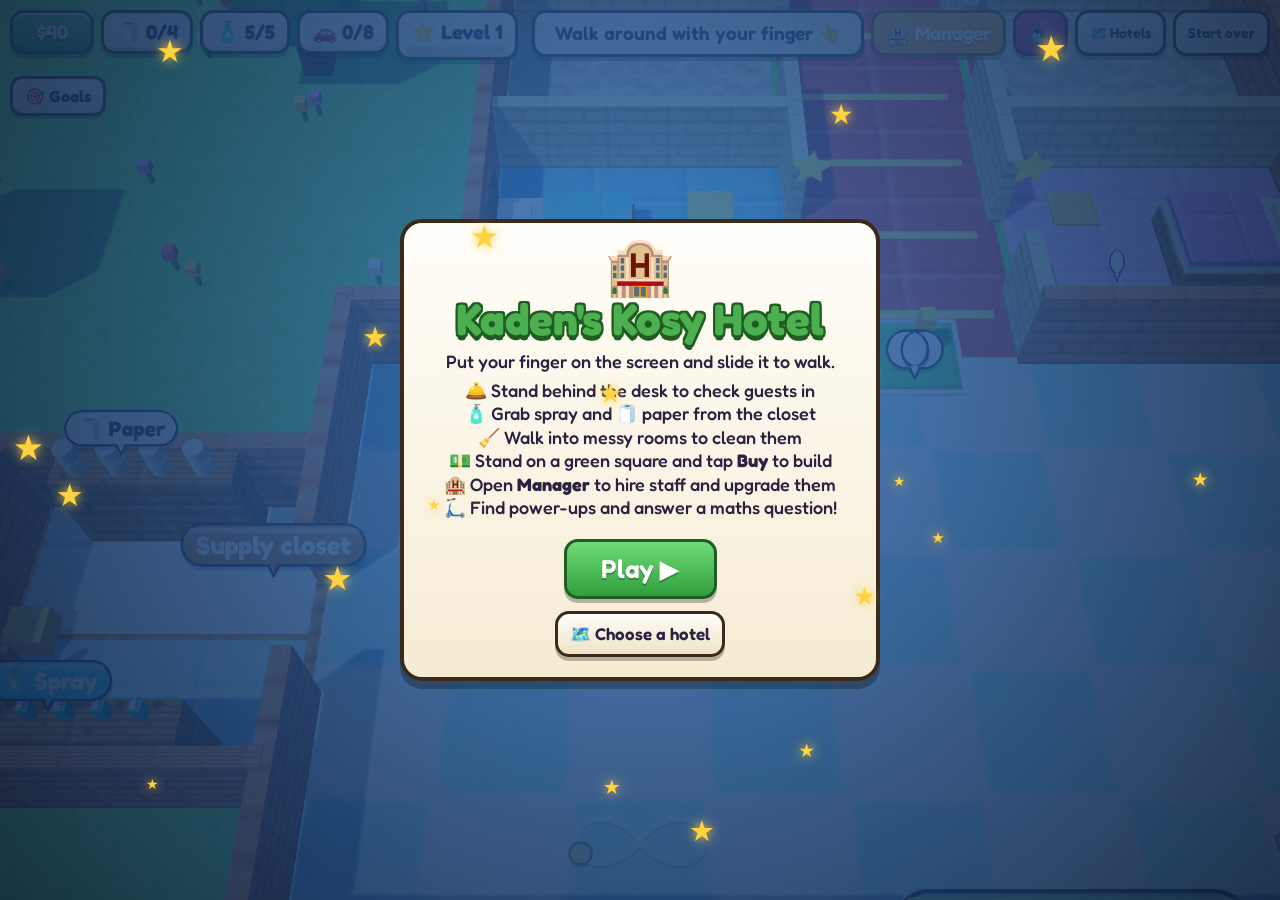
==== index.html @ a33afe25 "Add more hotels: Beach Hotel and Snow Lodge with hotel picker Each hotel has its own save, level and" ====
<!DOCTYPE html>
<html lang="en">
<head>
<meta charset="utf-8">
<meta name="viewport" content="width=device-width,initial-scale=1,maximum-scale=1,user-scalable=no">
<meta name="apple-mobile-web-app-capable" content="yes">
<meta name="mobile-web-app-capable" content="yes">
<meta name="apple-mobile-web-app-title" content="Kosy Hotel">
<meta name="apple-mobile-web-app-status-bar-style" content="black-translucent">
<link rel="apple-touch-icon" href="icon-180.png">
<link rel="icon" href="icon-180.png">
<link rel="manifest" href="manifest.json">
<title>Kaden's Kosy Hotel</title>
<link rel="preconnect" href="https://fonts.googleapis.com">
<link href="https://fonts.googleapis.com/css2?family=Fredoka:wght@500;600;700&display=swap" rel="stylesheet">
<style>
/* VOICE: bright blocky toy hotel for a small child
   IDEA: a voxel hotel - red-carpet corridor that splits into two wings, reception and a supply closet at the bottom
   PICTURE: the whole screen is the 3D hotel, HUD floats on top
   COLOUR/TYPE: grass green, wool colours, cash green; Fredoka for big readable labels
   LAYOUT: full-screen stage, pills top-left, hint top-centre, joystick where the finger lands, picture-maths card for power-ups */
:root{color-scheme:light}
*{box-sizing:border-box;min-width:0;-webkit-tap-highlight-color:transparent}
html,body{margin:0;height:100%;overflow:hidden;background:#87ceeb;font:600 17px/1.3 Fredoka,"Arial Rounded MT Bold",system-ui,sans-serif;color:#2b2140;
 user-select:none;-webkit-user-select:none;-webkit-touch-callout:none;overscroll-behavior:none}
#stage{position:fixed;inset:0;touch-action:none}
#stage canvas{display:block;width:100%;height:100%}
.hud{position:fixed;top:10px;left:10px;right:10px;display:flex;gap:7px;align-items:flex-start;pointer-events:none;flex-wrap:wrap}
.pill{background:linear-gradient(#fffef9,#f1e6cc);border-radius:14px;padding:6px 12px;font-size:20px;font-weight:700;box-shadow:inset 0 -4px 0 #0000001a,inset 0 2px 0 #fff,0 4px 0 #0005;white-space:nowrap;border:3px solid #3b2a1a}
#cash{background:linear-gradient(#6fdc78,#2f9e3c);color:#fff;border-color:#1f5e22;text-shadow:0 2px 0 #1f5e22;min-width:84px;text-align:center}
.bump{animation:bump .25s ease-out}
@keyframes bump{40%{transform:scale(1.18)}}
#lvl{position:relative;padding-bottom:12px}
#lvl i{position:absolute;left:8px;right:8px;bottom:4px;height:6px;border-radius:4px;background:#0002;overflow:hidden}
#lvl i b{display:block;height:100%;width:0;background:linear-gradient(90deg,#ffd23f,#ff9f1c);transition:width .4s}
#lvl em{display:inline-block;font-style:normal;animation:twinkle 2.4s ease-in-out infinite}
@keyframes twinkle{50%{transform:rotate(18deg) scale(1.15)}}
#boosts{display:flex;gap:6px}
#boosts span{background:linear-gradient(#ffe680,#ffc21a);border-color:#8a6a00;animation:pulse 1s ease-in-out infinite}
@keyframes pulse{50%{transform:scale(1.06)}}
#hint{flex:1 1 240px;text-align:center;background:linear-gradient(#fffef9f2,#f6edd8f2);border-radius:14px;padding:8px 14px;font-size:19px;font-weight:600;box-shadow:inset 0 2px 0 #fff,0 4px 0 #0005;max-width:520px;margin:0 auto;border:3px solid #3b2a1a}
#hint.new{animation:pop .35s cubic-bezier(.2,1.6,.4,1)}
@keyframes pop{from{transform:scale(.85);opacity:.4}}
.btn{touch-action:manipulation;pointer-events:auto;background:linear-gradient(#f2557f,#c9244f);color:#fff;text-shadow:0 2px 0 #0004;border:3px solid #7a1236;border-radius:14px;padding:6px 12px;font:inherit;font-size:20px;box-shadow:0 4px 0 #0004;min-height:46px;min-width:46px;cursor:pointer}
.btn:active{transform:translateY(3px);box-shadow:0 1px 0 #0004}
.btn.small{font-size:14px;background:linear-gradient(#fffef9,#efe3c6);color:#2b2140;border-color:#3b2a1a;text-shadow:none}
#inf{position:fixed;left:50%;bottom:calc(18px + env(safe-area-inset-bottom));width:170px;translate:-50% 0;pointer-events:none;opacity:.6;transition:opacity .4s;filter:drop-shadow(0 3px 0 #0004)}
#inf.off{opacity:0}
.fx{position:fixed;z-index:5;pointer-events:none;font-size:26px;color:#fff;text-shadow:0 2px 0 #0008;animation:up 1s ease-out forwards;translate:-50% -50%;white-space:nowrap}
.fx.big{font-size:46px;animation-duration:2s}
.modal{position:fixed;inset:0;display:grid;place-items:center;background:#0006;z-index:9}
[hidden]{display:none!important}
.card{position:relative;background:linear-gradient(#fffef9,#f6ecd4);border:4px solid #3b2a1a;border-radius:22px;padding:20px 22px;width:min(480px,calc(100vw - 32px));text-align:center;box-shadow:0 8px 0 #0004}
.card h1{margin:0 0 8px;font-size:44px;line-height:1.02;color:#4cb050;text-shadow:2px 0px 0 #1f5e22,-2px 0px 0 #1f5e22,0px 2px 0 #1f5e22,0px -2px 0 #1f5e22,2px 2px 0 #1f5e22,-2px -2px 0 #1f5e22,2px -2px 0 #1f5e22,-2px 2px 0 #1f5e22,0 5px 0 #1f5e22;text-wrap:balance}
.logo{font-size:56px;line-height:1;margin:-6px 0 4px;animation:pulse 2s ease-in-out infinite}
#start{background:radial-gradient(circle at 50% 40%,#2b6fc2cc,#0b1d3ae6)}
.tw{position:fixed;color:#ffd23f;pointer-events:none;animation:twinkle2 2s ease-in-out infinite;text-shadow:0 0 12px #ffd23f}
@keyframes twinkle2{50%{opacity:.2;transform:scale(.6) rotate(40deg)}}
.card h2{margin:0 0 6px;font-size:28px;line-height:1.1}
.card p{margin:6px 0;font-size:18px;font-weight:500}
.go{margin-top:14px;font-size:26px;padding:10px 34px;background:linear-gradient(#6fdc78,#2f9e3c);border-color:#1f5e22;animation:pulse 1.4s ease-in-out infinite}
#pics{font-size:clamp(26px,5.5vw,40px);line-height:1.25;margin:8px 0;letter-spacing:1px}#pics span{white-space:nowrap;display:inline-block}
#q{font-size:clamp(34px,8vw,48px);margin:4px 0 12px;line-height:1}
.ans{display:grid;grid-template-columns:repeat(3,minmax(0,1fr));gap:10px}
.ans button{font-size:40px;padding:12px 0;background:#5aa9e6;border-color:#1d5a8a}
.ans button.wrong{background:#bbb;border-color:#777;animation:shake .3s}
#mres{min-height:1.4em;font-size:22px}
@keyframes up{to{transform:translateY(-70px);opacity:0}}
#goals{position:fixed;left:10px;top:76px;width:min(280px,46vw);z-index:4;pointer-events:none}
#gh{pointer-events:auto;font:inherit;font-size:16px;font-weight:700;background:linear-gradient(#fffef9,#f1e6cc);border:3px solid #3b2a1a;border-radius:12px;padding:4px 12px;box-shadow:0 3px 0 #0004;color:#2b2140;min-height:40px;cursor:pointer}
#glist{display:grid;gap:6px;margin-top:6px}
.goal{pointer-events:auto;background:linear-gradient(#fffef9f2,#f6edd8f2);border:3px solid #3b2a1a;border-radius:14px;padding:6px 10px;box-shadow:0 3px 0 #0004;font-size:15px;font-weight:600;line-height:1.25}
.goal small{font-weight:600;opacity:.65;white-space:nowrap}
.goal .gb{height:8px;border-radius:5px;background:#0002;overflow:hidden;margin-top:5px}.goal .gb i{display:block;height:100%;background:linear-gradient(90deg,#6fdc78,#2f9e3c);transition:width .3s}
.goal.done{background:linear-gradient(#fff6c2,#ffd23f);cursor:pointer;animation:pulse 1s ease-in-out infinite}
.goal.done b{display:block;margin-top:3px;color:#1f5e22}
#goals.min #glist{display:none}
#fade{position:fixed;inset:0;background:#fff;opacity:0;pointer-events:none;z-index:7}
#fade.go{animation:flash .6s ease-out}
@keyframes flash{0%{opacity:0}30%{opacity:.9}100%{opacity:0}}
.mgr{position:relative;background:linear-gradient(#ffb84d,#ff8c1a);border-color:#8a4a00;font-size:19px}
.mgr i{position:absolute;top:-9px;right:-9px;width:26px;height:26px;border-radius:50%;background:#e2366b;color:#fff;border:3px solid #fff;font-style:normal;font-size:15px;line-height:20px;text-align:center;animation:pulse 1s infinite}
#buy{position:fixed;left:50%;bottom:calc(86px + env(safe-area-inset-bottom));translate:-50% 0;display:flex;align-items:center;gap:12px;background:linear-gradient(#fffef9,#f1e6cc);border:3px solid #3b2a1a;border-radius:18px;padding:10px 12px 10px 14px;box-shadow:0 6px 0 #0005;z-index:6;max-width:calc(100vw - 24px);animation:pop .3s cubic-bezier(.2,1.6,.4,1)}
#buy .bi{font-size:38px;line-height:1}
#buy b{display:block;font-size:20px;line-height:1.15}
#buy small{display:block;font-size:14px;font-weight:500;opacity:.8}
#bbtn{font-size:22px;padding:8px 18px;background:linear-gradient(#6fdc78,#2f9e3c);border-color:#1f5e22;white-space:nowrap}
#bbtn[disabled],.ups .btn[disabled]{background:#d6d6d6;border-color:#999;color:#666;text-shadow:none}
.wide{width:min(660px,calc(100vw - 20px));max-height:calc(100vh - 30px);display:flex;flex-direction:column;padding:14px}
.mt{display:flex;gap:8px;justify-content:center;flex-wrap:wrap}
.mt .btn{font-size:18px;background:linear-gradient(#fffef9,#efe3c6);color:#2b2140;border-color:#3b2a1a;text-shadow:none}
.mt .btn[aria-pressed=true]{background:linear-gradient(#ffb84d,#ff8c1a);color:#fff;border-color:#8a4a00;text-shadow:0 2px 0 #0004}
.mtop{display:flex;justify-content:space-between;align-items:center;margin:10px 2px 0}
.mtop h2{margin:0;font-size:24px}
.list{overflow:auto;display:grid;gap:8px;padding:4px 2px;margin:8px 0;text-align:left;-webkit-overflow-scrolling:touch;min-height:0}
.row{display:flex;align-items:center;gap:10px;background:#fff;border:3px solid #3b2a1a;border-radius:16px;padding:8px 10px;box-shadow:0 3px 0 #0002;flex-wrap:wrap}
.row.off{opacity:.6}
.av{width:48px;height:48px;border-radius:14px;display:grid;place-items:center;font-size:26px;flex:none;border:3px solid #3b2a1a}
.nm{flex:1 1 140px}.nm b{display:block;font-size:19px;line-height:1.1}.nm small{display:block;font-size:14px;font-weight:500;opacity:.7}
.ups{display:flex;gap:6px;flex-wrap:wrap;justify-content:flex-end}
.ups .btn{font-size:15px;padding:5px 10px;min-height:42px;background:linear-gradient(#6fdc78,#2f9e3c);border-color:#1f5e22}
.ups .max{font-size:15px;color:#2e8b3a;font-weight:700;padding:0 4px}
.lockt{font-size:15px;color:#8a6a00;font-weight:700}
.hcard{display:flex;align-items:center;gap:12px;border:3px solid #3b2a1a;border-radius:18px;padding:10px 12px;box-shadow:0 3px 0 #0002;flex-wrap:wrap;color:#2b2140}
.hcard .he{font-size:40px;width:60px;height:60px;border-radius:16px;display:grid;place-items:center;border:3px solid #3b2a1a;flex:none}
.hcard.lock{filter:grayscale(.7);opacity:.75}
.sect{font-size:16px;font-weight:700;color:#8a4a00;margin:6px 4px 0}
#lvup{position:fixed;inset:0;display:grid;place-items:center;pointer-events:none;z-index:8;overflow:hidden}
#lvup .rays{position:absolute;width:160vmax;height:160vmax;background:repeating-conic-gradient(#ffd23f40 0 9deg,transparent 9deg 18deg);animation:spin 8s linear infinite;-webkit-mask:radial-gradient(circle,#000 0,transparent 55%);mask:radial-gradient(circle,#000 0,transparent 55%)}
#lvup .lt{position:relative;text-align:center;animation:pop .6s cubic-bezier(.2,1.6,.4,1)}
#lvup b{display:block;font-size:clamp(54px,11vw,100px);line-height:1;color:#ffd23f;text-shadow:3px 0px 0 #3b2a1a,-3px 0px 0 #3b2a1a,0px 3px 0 #3b2a1a,0px -3px 0 #3b2a1a,3px 3px 0 #3b2a1a,-3px -3px 0 #3b2a1a,3px -3px 0 #3b2a1a,-3px 3px 0 #3b2a1a,0 8px 0 #3b2a1a}
#lvup small{display:block;margin-top:10px;font-size:clamp(20px,3.6vw,28px);color:#fff;text-shadow:2px 0px 0 #3b2a1a,-2px 0px 0 #3b2a1a,0px 2px 0 #3b2a1a,0px -2px 0 #3b2a1a,2px 2px 0 #3b2a1a,-2px -2px 0 #3b2a1a,2px -2px 0 #3b2a1a,-2px 2px 0 #3b2a1a,0 4px 0 #3b2a1a}
.conf{position:fixed;top:-50px;pointer-events:none;z-index:8;animation:fall 2.3s ease-in forwards;text-shadow:0 2px 0 #0005}
@keyframes fall{to{transform:translateY(115vh) rotate(720deg)}}
@keyframes spin{to{transform:rotate(360deg)}}
@keyframes shake{25%{transform:translateX(-6px)}75%{transform:translateX(6px)}}
@media(max-width:600px){#hint{font-size:16px;order:5;flex-basis:100%}.pill{font-size:16px;padding:5px 8px}}
@media(prefers-reduced-motion:reduce){.fx{animation:none;opacity:0}}
</style>
</head>
<body>
<div id="stage"></div>
<div class="hud">
 <span class="pill" id="cash">$0</span>
 <span class="pill" id="carry">🧻 0/4</span>
 <span class="pill" id="spray">🧴 5/5</span>
 <span class="pill" id="park">🚗 0/6</span>
 <span class="pill" id="lvl"><em>⭐</em> <span id="lvt">Level 1</span><i><b id="lvlbar"></b></i></span>
 <span id="boosts"></span>
 <div id="hint">Walk around with your finger 👆</div>
 <button class="btn mgr" id="mgr">🏨 Manager<i id="dot" hidden>!</i></button>
 <button class="btn" id="snd" aria-label="Sound on or off">🔊</button>
 <button class="btn small" id="maps">🗺️ Hotels</button>
 <button class="btn small" id="reset">Start over</button>
</div>
<div id="goals"><button id="gh">🎯 Goals</button><div id="glist"></div></div>
<div id="fade"></div>
<svg id="inf" viewBox="0 0 200 100" aria-hidden="true"><path id="infp" d="M100,50 C125,15 175,15 175,50 C175,85 125,85 100,50 C75,15 25,15 25,50 C25,85 75,85 100,50Z" fill="none" stroke="#fff" stroke-width="9" stroke-linecap="round"/>
 <circle r="13" fill="#ffd23f" stroke="#3b2a1a" stroke-width="3"><animateMotion dur="2.6s" repeatCount="indefinite"><mpath href="#infp"/></animateMotion></circle></svg>
<div id="lvup" hidden><div class="rays"></div><div class="lt"><b id="lvn">LEVEL 2!</b><small id="lvnew"></small></div></div>
<div class="modal" id="start"><div class="card">
 <div class="logo" id="hlogo">🏨</div>
 <h1 id="htitle">Kaden's Kosy Hotel</h1>
 <p>Put your finger on the screen and slide it to walk.</p>
 <p>🛎️ Stand behind the desk to check guests in<br>🧴 Grab spray and 🧻 paper from the closet<br>🧹 Walk into messy rooms to clean them<br>💵 Stand on a green square and tap <b>Buy</b> to build<br>🏨 Open <b>Manager</b> to hire staff and upgrade them<br>🛴 Find power-ups and answer a maths question!</p>
 <button class="btn go" id="go">Play ▶</button><br>
 <button class="btn small" id="maps0" style="margin-top:12px;font-size:17px">🗺️ Choose a hotel</button>
</div></div>
<div class="modal" id="menu" hidden><div class="card wide">
 <div class="mt" id="mtabs"><button class="btn" data-tab="staff" aria-pressed="true">👥 Staff</button><button class="btn" data-tab="hotel" aria-pressed="false">⭐ Hotel upgrades</button></div>
 <div class="mtop"><h2 id="mtitle">Your team</h2><span class="pill" id="mcash" style="background:linear-gradient(#6fdc78,#2f9e3c);color:#fff;border-color:#1f5e22">$0</span></div>
 <div class="list" id="mlist"></div>
 <button class="btn small" id="mclose">Back to the hotel ▶</button>
</div></div>
<div id="buy" hidden><div class="bi" id="bicon">🛏️</div><div><b id="bname">New bedroom</b><small id="bsub">Tap to build</small></div><button class="btn" id="bbtn">$56</button></div>
<div class="modal" id="hotels" hidden><div class="card wide">
 <div class="mtop" style="margin-top:0"><h2>🗺️ Your hotels</h2></div>
 <p style="margin:4px 0 0;font-size:16px">Each hotel has its own money and level. Get a hotel to <b>Level 8</b> to open the next one!</p>
 <div class="list" id="hlist"></div>
 <button class="btn small" id="hclose">Back ▶</button>
</div></div>
<div class="modal" id="pu" hidden><div class="card">
 <h2 id="putitle">🛴 Scooter!</h2>
 <div id="pics"></div><div id="q"></div>
 <div class="ans" id="ans"></div>
 <p id="mres"></p>
 <button class="btn small" id="puclose">Not now</button>
</div></div>
<script src="three.min.js"></script>
<script>
{
const $=id=>document.getElementById(id);
/* ---------- hotels: each one has its own save, look and money multiplier ---------- */
const LVL_T=[0,3,8,15,24,35,50,70,95,125,160,200,250,310,380,460,550,650,760,880];
const HOTELS=[
 {id:'kosy',key:'kadenHotel2',name:"Kaden's Kosy Hotel",emoji:'🏨',mult:1,sign:'#4cb050',sky:'#8fd3f7',ground:'#5dbb46',far:'#58a845',brick:'#d97a4a',check:'#8fd3f4',carpet:'#c8323a',fog:[48,95],blurb:'The first hotel'},
 {id:'beach',key:'kadenHotel2_beach',name:"Kaden's Beach Hotel",emoji:'🏖️',mult:1.6,need:'kosy',sign:'#14a3a3',sky:'#7fd6ff',ground:'#f2d38b',far:'#3fb5e8',brick:'#f2c78f',check:'#7fe0d6',carpet:'#14a3a3',fog:[50,100],blurb:'Sand, sea and palm trees'},
 {id:'snow',key:'kadenHotel2_snow',name:"Kaden's Snow Lodge",emoji:'🏔️',mult:2.4,need:'beach',sign:'#3a6ea5',sky:'#cfe6f5',ground:'#eef6fb',far:'#e8f2f8',brick:'#8b5a2b',check:'#ffcfa1',carpet:'#b3263a',fog:[36,80],blurb:'Snowmen, pine trees and falling snow',logs:1}];
const UNLOCK_LV=8;
const lvOfSave=k=>{try{const s=JSON.parse(localStorage.getItem(k)||'null');return s?LVL_T.filter(t=>(s.served||0)>=t).length:0}catch(e){return 0}};
const unlocked=h=>!h.need||lvOfSave(HOTELS.find(x=>x.id===h.need).key)>=UNLOCK_LV;
let TH=HOTELS[0];try{const a=HOTELS.find(h=>h.id===localStorage.getItem('kadenActive'));if(a&&unlocked(a))TH=a}catch(e){}
const KEY=TH.key;
document.title=TH.name;
/* build order: the main corridor first, then the wings of the T. Each plot already knows what it will be. */
const ORDER=[['m',-1,0,'room'],['m',1,0,'room'],['m',-1,1,'room'],['m',1,1,'loo'],['m',-1,2,'room'],['m',1,2,'snack'],['m',-1,3,'room'],['m',1,3,'room'],
 ['n',0,'room'],['n',-5,'room'],['n',5,'loo'],['s',-10.5,'room'],['s',10.5,'snack'],['n',-10,'room'],['n',10,'room'],['s',-15.5,'loo'],['s',15.5,'room'],['n',-15,'room'],['n',15,'snack'],
 ['n',-20,'room'],['n',20,'room'],['s',-20.5,'room'],['s',20.5,'snack'],['n',-25,'loo'],['n',25,'room'],['s',-25.5,'room'],['s',25.5,'room'],
 // floor 2: one long hallway, rooms along the top, big family suites along the bottom
 ['f2n',-2.5,'room'],['f2n',2.5,'room'],['f2s',7.25,'suite'],['f2n',-7.5,'room'],['f2n',7.5,'loo'],['f2s',-7.25,'suite'],
 ['f2n',-12.5,'room'],['f2n',12.5,'snack'],['f2s',15.75,'suite'],['f2n',-17.5,'room'],['f2n',17.5,'room'],['f2s',-15.75,'suite']];
const OX=150;// floor 2 is built off to the side and reached by the lift
const NP=ORDER.length,PLV=[1,1,1,1,2,2,3,3,4,4,5,5,6,6,7,7,8,8,9,10,10,11,11,12,12,13,13, 7,7,7,8,8,9,9,10,11,12,13,14];
const DEF={park:0,floors:1,stats:{},goals:[],coins:40,pile:0,built:[1,1],sp:{},rt:{},tp:{},stalls:[1,0,0],staff:{},rest:0,tables:2,food:0,fountain:0,snackUp:0,goldLoo:0,shoes:0,bag:0,beds:0,served:0,paid:{},mute:false};
let G=JSON.parse(JSON.stringify(DEF));
try{const s=JSON.parse(localStorage.getItem(KEY)||'null');if(s&&s.built)G=Object.assign(G,s)}catch(e){}
// older saves had one Shauna and one Jay
if(G.shauna&&!G.maids)G.maids=1;if(G.jay&&!G.jans)G.jans=1;delete G.shauna;delete G.jay;if(!G.staff)G.staff={};
const save=()=>{try{localStorage.setItem(KEY,JSON.stringify(G))}catch(e){}};
const LEVELS=LVL_T;
const level=()=>LEVELS.filter(t=>G.served>=t).length;
const boost={speed:0,cash:0,magnet:0};
function pick(a){return a[Math.random()*a.length|0]}

/* ---------- sound ---------- */
let ac=null;
function tone(f,d=.12,type='sine',when=0,vol=.14){if(G.mute)return;try{ac=ac||new (window.AudioContext||window.webkitAudioContext)();
 const o=ac.createOscillator(),g=ac.createGain(),t=ac.currentTime+when;o.type=type;o.frequency.setValueAtTime(f,t);
 g.gain.setValueAtTime(vol,t);g.gain.exponentialRampToValueAtTime(.001,t+d);o.connect(g).connect(ac.destination);o.start(t);o.stop(t+d)}catch(e){}}
const sfx={cash:()=>tone(1200+Math.random()*300,.05,'square',0,.04),ding:()=>{tone(1175,.3);tone(1568,.3,'sine',.1)},
 pop:()=>tone(700,.07,'triangle'),clean:()=>{tone(784,.1);tone(1047,.1,'sine',.08);tone(1319,.18,'sine',.16)},
 sad:()=>{tone(330,.15,'triangle');tone(247,.25,'triangle',.12)},build:()=>{[523,659,784,1047].forEach((f,i)=>tone(f,.18,'triangle',i*.09))},
 level:()=>{[523,659,784,1047,1319,1568].forEach((f,i)=>tone(f,.2,'square',i*.08,.07))},no:()=>tone(180,.15,'sawtooth',0,.08),
 pu:()=>{[880,1109,1319,1760].forEach((f,i)=>tone(f,.1,'square',i*.05,.06))}};

/* ---------- pixel textures ---------- */
function shade(hex,a){const n=parseInt(hex.slice(1),16);const f=v=>Math.max(0,Math.min(255,Math.round(v+a*255)));
 return `rgb(${f(n>>16)},${f(n>>8&255)},${f(n&255)})`}
function pix(base,vary,draw,w=16,h=16,edge){const c=document.createElement('canvas');c.width=w;c.height=h;const x=c.getContext('2d');
 for(let i=0;i<w;i++)for(let j=0;j<h;j++){x.fillStyle=shade(base,(Math.random()-.5)*vary*.6);x.fillRect(i,j,1,1)}
 if(draw)draw(x);
 if(edge){x.fillStyle='rgba(255,255,255,.16)';x.fillRect(0,0,w,1);x.fillRect(0,0,1,h);x.fillStyle='rgba(0,0,0,.14)';x.fillRect(0,h-1,w,1);x.fillRect(w-1,0,1,h)}
 const t=new THREE.CanvasTexture(c);t.magFilter=THREE.NearestFilter;t.minFilter=THREE.NearestMipmapLinearFilter;t.anisotropy=ANISO;t.wrapS=t.wrapT=THREE.RepeatWrapping;return t}
const planks=c=>x=>{x.fillStyle=c;for(let y=3;y<16;y+=4)x.fillRect(0,y,16,1);[[4,0],[11,4],[2,8],[9,12]].forEach(([a,b])=>x.fillRect(a,b,1,3))};
const bricks=c=>x=>{x.fillStyle=c;for(let y=3;y<16;y+=4){x.fillRect(0,y,16,1);const o=(y/4|0)%2?0:8;x.fillRect(o,y-3,1,3)}};
const tiles=c=>x=>{x.fillStyle=c;x.fillRect(0,7,16,1);x.fillRect(7,0,1,16);x.fillRect(0,15,16,1);x.fillRect(15,0,1,16)};
const BASE={};
function tex(key){if(BASE[key])return BASE[key];let t;
 if(key==='grass')t=pix(TH.ground,TH.id==='kosy'?.14:.07);
 else if(key==='checker')t=pix('#f4f1e8',.05,x=>{for(let i=0;i<16;i++)for(let j=0;j<16;j++)if(((i>>3)+(j>>3))%2){x.fillStyle=shade(TH.check,(Math.random()-.5)*.06);x.fillRect(i,j,1,1)}});
 else if(key==='gravel')t=pix('#a89f91',.25);
 else if(key.startsWith('plank:')){const c=key.slice(6);t=pix(c,.08,planks(shade(c,-.14)),16,16,1)}
 else if(key.startsWith('brick:')){const c=key.slice(6);t=pix(c,.08,bricks(shade(c,-.16)),16,16,1)}
 else if(key.startsWith('tile:')){const c=key.slice(5);t=pix(c,.05,tiles(shade(c,-.12)),16,16,1)}
 else if(key.startsWith('wool:'))t=pix(key.slice(5),.09,null,16,16,1);
 else if(key==='bill')t=pix('#4cb050',.06,x=>{x.fillStyle='#1f6e2a';x.fillRect(0,0,32,1);x.fillRect(0,15,32,1);x.fillRect(0,0,1,16);x.fillRect(31,0,1,16);
  x.fillStyle='#a5e3a0';x.fillRect(12,4,8,8);x.fillStyle='#1f6e2a';x.font='bold 9px sans-serif';x.textAlign='center';x.fillText('$',16,11);
  x.fillStyle='#2e8b3a';x.fillRect(3,6,4,4);x.fillRect(25,6,4,4)},32,16);
 return BASE[key]=t}
const TM={};
function tm(key,rx=1,ry=1){const k=key+'|'+rx.toFixed(1)+'|'+ry.toFixed(1);if(TM[k])return TM[k];
 const t=tex(key).clone();t.needsUpdate=true;t.repeat.set(rx,ry);return TM[k]=new THREE.MeshLambertMaterial({map:t})}
const MC={};const mat=c=>typeof c!=='string'?c:(MC[c]||(MC[c]=new THREE.MeshLambertMaterial({color:c})));

/* ---------- three setup ---------- */
const renderer=new THREE.WebGLRenderer({antialias:true,powerPreference:'high-performance'});
renderer.setPixelRatio(Math.min(devicePixelRatio,1.5));
renderer.shadowMap.enabled=true;renderer.shadowMap.type=THREE.PCFSoftShadowMap;
const ANISO=Math.min(8,renderer.capabilities.getMaxAnisotropy());
$('stage').appendChild(renderer.domElement);
const scene=new THREE.Scene();scene.background=new THREE.Color(TH.sky);scene.fog=new THREE.Fog(TH.sky,TH.fog[0],TH.fog[1]);
const cam=new THREE.PerspectiveCamera(42,1,.1,200);
scene.add(new THREE.HemisphereLight(0xe8f6ff,0x8f7d62,.78));
const sun=new THREE.DirectionalLight(0xfff1d6,.78);sun.castShadow=true;sun.shadow.bias=-.0006;sun.shadow.normalBias=.02;
sun.shadow.mapSize.set(2048,2048);Object.assign(sun.shadow.camera,{left:-22,right:22,top:22,bottom:-22,far:90});scene.add(sun);scene.add(sun.target);
function add(m,p,x,y,z){m.position.set(x,y,z);m.castShadow=m.receiveShadow=true;(p||scene).add(m);return m}
const GC={};const geo=(w,h,d)=>{const k=w+','+h+','+d;return GC[k]||(GC[k]=new THREE.BoxGeometry(w,h,d))};// shared shapes: no leaks as guests come and go
const box=(w,h,d,c,x,y,z,p)=>add(new THREE.Mesh(geo(w,h,d),mat(c)),p,x,y,z);
const cylm=(r,h,c,x,y,z,p)=>add(new THREE.Mesh(new THREE.CylinderGeometry(r,r,h,12),mat(c)),p,x,y,z);
function plane(w,d,m,x,z,y=.01){const p=new THREE.Mesh(new THREE.PlaneGeometry(w,d),mat(m));p.rotation.x=-Math.PI/2;p.position.set(x,y,z);p.receiveShadow=true;scene.add(p);return p}

/* ---------- labels ---------- */
function rr(x,X,Y,w,h,r){x.beginPath();x.moveTo(X+r,Y);x.arcTo(X+w,Y,X+w,Y+h,r);x.arcTo(X+w,Y+h,X,Y+h,r);x.arcTo(X,Y+h,X,Y,r);x.arcTo(X,Y,X+w,Y,r);x.closePath()}
const LIGHT=['#fffaf0','#ffd23f','#dddddd'];
const LABELS=new Set();
function killLabel(s){scene.remove(s);LABELS.delete(s);s.material.map.dispose();s.material.dispose()}
function label(text,bg='#fffaf0',scale=1.3){const c=document.createElement('canvas');c.width=512;c.height=200;const t=new THREE.CanvasTexture(c);t.minFilter=THREE.LinearFilter;
 const s=new THREE.Sprite(new THREE.SpriteMaterial({map:t,depthTest:false,transparent:true,fog:false}));const h=scale*1.3;s.scale.set(h*2.56,h,1);s.renderOrder=10;
 s.userData={c,t,txt:null,bg};setLabel(s,text);scene.add(s);LABELS.add(s);return s}
// a rounded speech bubble with a dark outline, soft shadow, top shine and a little pointer
function setLabel(s,text,bg){const u=s.userData;bg=bg||u.bg;if(u.txt===text&&u.cur===bg)return;u.txt=text;u.cur=bg;
 const x=u.c.getContext('2d'),dark='#2b2140';x.clearRect(0,0,512,200);x.font='700 60px Fredoka, system-ui, sans-serif';
 const tw=Math.min(420,x.measureText(text).width),w=tw+72,h=102,X=256-w/2,Y=28;
 x.fillStyle='rgba(0,0,0,.22)';rr(x,X+2,Y+9,w,h,h/2);x.fill();
 x.fillStyle=dark;x.beginPath();x.moveTo(238,Y+h-6);x.lineTo(274,Y+h-6);x.lineTo(256,Y+h+28);x.closePath();x.fill();rr(x,X,Y,w,h,h/2);x.fill();
 const g=x.createLinearGradient(0,Y,0,Y+h);g.addColorStop(0,shade(bg,.1));g.addColorStop(1,bg);x.fillStyle=g;rr(x,X+6,Y+6,w-12,h-12,(h-12)/2);x.fill();
 x.fillStyle=bg;x.beginPath();x.moveTo(245,Y+h-9);x.lineTo(267,Y+h-9);x.lineTo(256,Y+h+16);x.closePath();x.fill();
 x.fillStyle='rgba(255,255,255,.42)';rr(x,X+18,Y+11,w-36,13,6.5);x.fill();
 x.fillStyle=LIGHT.includes(bg)?dark:'#fff';x.textAlign='center';x.textBaseline='middle';x.fillText(text,256,Y+h/2+4,420);u.t.needsUpdate=true}
const ringC=document.createElement('canvas');ringC.width=ringC.height=128;const ringT=new THREE.CanvasTexture(ringC);
const ring=new THREE.Sprite(new THREE.SpriteMaterial({map:ringT,depthTest:false,transparent:true}));ring.scale.set(1.3,1.3,1);ring.renderOrder=11;scene.add(ring);
function setRing(p){const x=ringC.getContext('2d');x.clearRect(0,0,128,128);x.lineWidth=18;x.strokeStyle='#ffffffcc';x.beginPath();x.arc(64,64,48,0,7);x.stroke();
 x.strokeStyle='#4cb050';x.beginPath();x.arc(64,64,48,-Math.PI/2,-Math.PI/2+p*Math.PI*2);x.stroke();ringT.needsUpdate=true}

/* ---------- sparkle stars (bursts on every good moment) ---------- */
const starC=document.createElement('canvas');starC.width=starC.height=64;
{const x=starC.getContext('2d');x.translate(32,33);x.beginPath();for(let k=0;k<10;k++){const r=k%2?12:28,a=-Math.PI/2+k*Math.PI/5;x.lineTo(Math.cos(a)*r,Math.sin(a)*r)}x.closePath();
 const g=x.createRadialGradient(-3,-6,2,0,0,30);g.addColorStop(0,'#fffbe0');g.addColorStop(.5,'#ffd23f');g.addColorStop(1,'#ff9f1c');x.fillStyle=g;x.fill();x.lineJoin='round';x.lineWidth=4;x.strokeStyle='#8a5a00';x.stroke()}
const starT=new THREE.CanvasTexture(starC);
const SPARK=Array.from({length:80},()=>{const s=new THREE.Sprite(new THREE.SpriteMaterial({map:starT,transparent:true,depthWrite:false,fog:false}));s.visible=false;s.renderOrder=12;scene.add(s);return{s,life:0,max:1,sz:.5,v:new THREE.Vector3()}});
let sparkI=0;
function stars(x,y,z,n=10,pow=3){for(let k=0;k<n;k++){const p=SPARK[sparkI++%SPARK.length],a=Math.random()*Math.PI*2,sp=pow*(.4+Math.random()*.8);
 p.s.position.set(x,y,z);p.v.set(Math.cos(a)*sp*.7,pow*(.9+Math.random()*.9),Math.sin(a)*sp*.7);p.life=1;p.max=.7+Math.random()*.6;p.sz=.3+Math.random()*.35;p.s.visible=true}}
function stepStars(dt){for(const p of SPARK){if(!p.s.visible)continue;p.life-=dt/p.max;if(p.life<=0){p.s.visible=false;continue}
 p.v.y-=7*dt;p.s.position.addScaledVector(p.v,dt);const k=p.sz*(p.life>.85?(1-p.life)/.15:1);p.s.scale.set(k,k,1);p.s.material.opacity=Math.min(1,p.life*2.5);p.s.material.rotation+=dt*5}}
const starShape=new THREE.Shape();for(let k=0;k<10;k++){const r=k%2?.1:.24,a=Math.PI/2+k*Math.PI/5,X=Math.cos(a)*r,Y=Math.sin(a)*r;k?starShape.lineTo(X,Y):starShape.moveTo(X,Y)}
const star3G=new THREE.ExtrudeGeometry(starShape,{depth:.06,bevelEnabled:true,bevelThickness:.025,bevelSize:.025,bevelSegments:1});star3G.center();
const star3M=new THREE.MeshLambertMaterial({color:'#ffd23f',emissive:'#8a5a00'});

/* ---------- world ----------
   lobby x -10..14, z 0..10 · closet x -15..-10, z 3..8
   main corridor x -2..2, z -20..0 · cross corridor x -18..18, z -24..-20 (the T) */
const C=[];
const LINES=[];
function wall(x1,z1,x2,z2,key='plank:#e8d9a8',h=1.6){const horiz=x2-x1>=z2-z1,c=horiz?(z1+z2)/2:(x1+x2)/2;
 let segs=[[horiz?x1:z1,horiz?x2:z2]];
 for(const L of LINES)if(L.horiz===horiz&&Math.abs(L.c-c)<.2)segs=segs.flatMap(([a,b])=>{if(L.b<=a||L.a>=b)return[[a,b]];const o=[];if(L.a>a)o.push([a,L.a]);if(L.b<b)o.push([L.b,b]);return o});
 LINES.push({horiz,c,a:horiz?x1:z1,b:horiz?x2:z2});
 h+=(LINES.length%5)*.006;// tiny height differences so corner tops never flicker
 segs.filter(([a,b])=>b-a>.05).forEach(([a,b])=>{const len=b-a,cx=horiz?(a+b)/2:c,cz=horiz?c:(a+b)/2,w=horiz?len:.3,d=horiz?.3:len;
  box(w,h,d,tm(key,len/1.2,h/1.2),cx,h/2,cz);C.push({x1:cx-w/2,x2:cx+w/2,z1:cz-d/2,z2:cz+d/2,on:true})})}
plane(220,220,tm('grass',110,110),0,-12,-.02);
plane(4,10,tm('gravel',2,5),0,15,-.01);
plane(24,10,tm('checker',6,2.5),2,5);
plane(4,20,tm('wool:'+TH.carpet,2,10),0,-10,.015);
plane(56,4,tm('wool:'+TH.carpet,28,2),0,-22,.014);
for(let z=-19;z<0;z+=2)plane(3.2,.2,tm('wool:#f2c14e'),0,z,.02);
for(let x=-27;x<=27;x+=2)if(Math.abs(x)>2)plane(.2,3.2,tm('wool:#f2c14e'),x,-22,.02);
plane(6,8,tm('tile:#bfeaea',4,5),17,5,.016);
plane(5,5,tm('plank:#b8763a',3,3),-12.5,5.5,.016);
function tree(x,z){
 if(TH.id==='beach'){[0,1,2,3].forEach(k=>box(.45,.9,.45,tm('plank:#a8743f',.4,.8),x+k*.12,.45+k*.9,z));const tx=x+.4,ty=3.8;
  [[1.6,.18,.6],[.6,.18,1.6]].forEach(([w,h,d])=>{box(w*1.6,h,d,tm('wool:#3fae5a'),tx,ty,z);box(d,h,w*1.6,tm('wool:#3fae5a'),tx,ty,z)});box(.35,.35,.35,'#7a5230',tx+.2,ty-.3,z+.1);return}
 if(TH.id==='snow'){box(.5,1,.5,tm('plank:#6b4a2b',.4,.8),x,.5,z);[[2.4,1.1],[1.8,2],[1.1,2.8]].forEach(([w,y])=>{box(w,.8,w,tm('wool:#2f6b3a',2,1),x,y,z);box(w*.7,.16,w*.7,'#ffffff',x,y+.46,z)});return}
 box(.6,1.6,.6,tm('plank:#7a5230',.5,1.3),x,.8,z);box(2.2,1.6,2.2,tm('wool:#3f9f3a',2,1.5),x,2.2,z);box(1.2,.8,1.2,tm('wool:#4fb846'),x,3.3,z)}
function deco(x,z,k){
 if(TH.id==='beach'){if(k%4===0){box(.08,1.6,.08,'#ffffff',x,.8,z).castShadow=false;const c=FL[k%5];box(1.6,.12,1.6,c,x,1.6,z);box(1.1,.1,1.1,'#ffffff',x,1.68,z)}else if(k%4===1)box(.8,.03,1.6,pick(['#ff4d4d','#5aa9e6','#ffd23f']),x,.02,z).castShadow=false;else box(.25,.15,.25,'#fff3c4',x,.07,z).castShadow=false;return}
 if(TH.id==='snow'){if(k%6===0){box(.9,.9,.9,'#ffffff',x,.45,z);box(.65,.65,.65,'#ffffff',x,1.2,z);box(.1,.1,.3,'#ff8a3d',x,1.2,z+.4);box(.5,.12,.5,'#2b2140',x,1.6,z);box(.7,.12,.12,'#e2366b',x,.95,z+.2)}else box(.5,.25,.5,'#ffffff',x,.12,z).castShadow=false;return}
 box(.08,.4,.08,'#3f9f3a',x,.2,z).castShadow=false;box(.22,.22,.22,FL[k%5],x,.45,z).castShadow=false}
[[-30,14],[30,14],[-30,19],[30,19],[-18,4],[23,4],[-12,-8],[-21,-12],[-31,-26],[31,-26],[-10,-35],[10,-35],[0,-36],[-18,-2],[-14,-12],[24,-8],[31,-14],[-31,-14],[24,6]].forEach(([x,z])=>tree(x,z));
const FL=['#ff4d4d','#ffd23f','#ffffff','#b56bff','#ff8ad8'];
for(let k=0;k<80;k++){const x=(Math.random()-.5)*56,z=(Math.random()-.5)*66-12;
 if(x>-29&&x<29&&z>-31&&z<11)continue;if(Math.abs(x)<28&&z>9&&z<24)continue;if(TH.id==='beach'&&z>23)continue;deco(x,z,k)}
for(let k=0;k<14;k++){const x=-(8.6+Math.random()*9),z=-1-Math.random()*12;if(Math.abs(x)>14&&z>-1)continue;deco(x,z,k+1)}
// beach: the sea beyond the road, with a line of foam; snow: falling snowflakes near the camera
if(TH.id==='beach'){plane(240,120,mat(new THREE.MeshLambertMaterial({color:'#3fb5e8',transparent:true,opacity:.95})),0,85,.004);plane(240,1.2,mat('#e8fbff'),0,25.6,.006)}
const snowPts=TH.id==='snow'?(()=>{const n=700,pos=new Float32Array(n*3);for(let i=0;i<n;i++){pos[i*3]=(Math.random()-.5)*60;pos[i*3+1]=Math.random()*25;pos[i*3+2]=(Math.random()-.5)*60}
 const g=new THREE.BufferGeometry();g.setAttribute('position',new THREE.BufferAttribute(pos,3));const pts=new THREE.Points(g,new THREE.PointsMaterial({color:'#ffffff',size:.22,transparent:true,opacity:.9}));scene.add(pts);return pts})():null;
const OW=TH.logs?'plank:'+TH.brick:'brick:'+TH.brick;
wall(-10.15,-.15,-1.85,.15,OW,1.8);wall(1.85,-.15,10,.15,OW,1.8);wall(12,-.15,20.15,.15,OW,1.8);
wall(-10.15,0,-9.85,4.6,OW,1.8);wall(-10.15,6.4,-9.85,10,OW,1.8);wall(13.85,0,14.15,4.2,OW,1.8);wall(13.85,5.8,14.15,10,OW,1.8);
// bathroom room off the right of the lobby
wall(14,.85,20.15,1.15,OW,1.8);wall(14,8.85,20.15,9.15,OW,1.8);wall(19.85,1,20.15,9,OW,1.8);
wall(-10,9.85,-2,10.15,OW,1.3);wall(2,9.85,14,10.15,OW,1.3);
wall(-28.15,-24,-27.85,-20,OW,1.8);wall(27.85,-24,28.15,-20,OW,1.8);
wall(-28,-24.15,-27.5,-23.85,OW,1.8);wall(27.5,-24.15,28,-23.85,OW,1.8);
// supply closet
wall(-15.15,3,-14.85,8,OW,1.8);wall(-15,2.85,-10,3.15,OW,1.8);wall(-15,7.85,-10,8.15,OW,1.8);
const signL=label(TH.name.toUpperCase(),TH.sign,1.3);signL.position.set(0,2.5,10.4);
const closetL=label('Supply closet','#b8763a',.9);closetL.position.set(-10,2.8,5.5);
const rollGeo=new THREE.CylinderGeometry(.16,.16,.28,10),rollMat=mat('#ffffff');
const sprayGeo=new THREE.BoxGeometry(.16,.3,.16),sprayMat=mat('#2ec4f1');
box(2.8,1.8,.6,tm('plank:#a0662f',2,1.5),-12.6,.9,3.5);C.push({x1:-14,x2:-11.2,z1:3.15,z2:3.8,on:true});
for(let a=0;a<4;a++)for(let b=0;b<2;b++){const m=new THREE.Mesh(rollGeo,rollMat);m.position.set(-13.6+a*.65,1.95+b*.3,3.5);scene.add(m)}
box(2.8,1.8,.6,tm('plank:#a0662f',2,1.5),-12.6,.9,7.5);C.push({x1:-14,x2:-11.2,z1:7.2,z2:7.85,on:true});
for(let a=0;a<5;a++){const m=new THREE.Mesh(sprayGeo,sprayMat);m.position.set(-13.7+a*.5,1.95,7.4);scene.add(m);box(.08,.08,.12,'#ffffff',-13.7+a*.5,2.14,7.4)}
box(.6,.5,.6,'#ffd23f',-14.4,.25,5.5);box(.1,1.2,.1,'#a0662f',-14.2,.6,6.2);box(.4,.12,.3,'#ffd23f',-14.2,.08,6.2);
const CLOSET={x:-12.4,z:5.5},CDOOR={x:-9,z:5.5},PAPERSPOT={x:-12.4,z:4.4},SPRAYSPOT={x:-12.4,z:6.6};
plane(4.6,2.3,tm('wool:#ffffff',3,1.5),-12.5,4.3,.02);plane(4.6,2.3,tm('wool:#9bd4ff',3,1.5),-12.5,6.7,.02);
const paperL=label('🧻 Paper',undefined,.8);paperL.position.set(-12.6,2.7,3.5);const sprayL=label('🧴 Spray','#2ec4f1',.8);sprayL.position.set(-12.6,2.7,7.4);

/* ---------- plots (each has a door, an inward direction u and a sideways direction v) ---------- */
const WOOL=['#5aa9e6','#ff8ad8','#7bd35a','#ffd23f','#ff9f43','#4dd2d2','#b56bff','#ff6b6b','#9bd4ff','#c8f169','#ffb3c7','#8fe3b0','#ffc26b','#a3b8ff','#f7a8ff','#7fe0ff','#ffe066','#b0f2b4','#ffb37a'];
const plots=ORDER.map((o,i)=>{let p;
 if(o[0]==='m'){const side=o[1],zc=-2.5-5*o[2];p={dx:side*2,dz:zc,ux:side,uz:0,vx:0,vz:1,cross:false,type:o[3]}}
 else if(o[0]==='n')p={dx:o[1],dz:-24,ux:0,uz:-1,vx:1,vz:0,cross:true,type:o[2]};
 else if(o[0]==='s')p={dx:o[1],dz:-20,ux:0,uz:1,vx:1,vz:0,cross:true,type:o[2]};
 else if(o[0]==='f2n')p={dx:OX+o[1],dz:0,ux:0,uz:-1,vx:1,vz:0,fl:1,type:o[2]};
 else p={dx:OX+o[1],dz:4,ux:0,uz:1,vx:1,vz:0,fl:1,hw:4.25,type:o[2]};
 p.fl=p.fl||0;p.hw=p.hw||2.5;const hw=p.hw;
 p.i=i;p.cp=LP(p,-2,0);p.din=LP(p,1,0);p.face=Math.atan2(-p.ux,-p.uz);
 const P=(du,dv)=>LP(p,du,dv);
 wallP(p,0,-hw,0,-.85);wallP(p,0,.85,0,hw);wallP(p,0,-hw,6,-hw);wallP(p,0,hw,6,hw);wallP(p,6,-hw,6,hw,OW,1.8);
 const c=P(3,0),ax=Math.abs(p.ux)>.5,fw=2*hw-.3;p.floor=plane(ax?5.7:fw,ax?fw:5.7,tm('gravel',3,2.5),c.x,c.z,.02);
 p.tape=bx(p,.15,.3,1.7,'#ff4d4d',0,.8,0);const t1=P(-.2,-.85),t2=P(.2,.85);
 p.tapeCol={x1:Math.min(t1.x,t2.x),x2:Math.max(t1.x,t2.x),z1:Math.min(t1.z,t2.z),z2:Math.max(t1.z,t2.z),on:true};C.push(p.tapeCol);
 return p});
function LP(p,du,dv){return{x:p.dx+p.ux*du+p.vx*dv,z:p.dz+p.uz*du+p.vz*dv}}
function bx(p,su,h,sv,c,du,y,dv,par){const w=LP(p,du,dv),ax=Math.abs(p.ux)>.5;return box(ax?su:sv,h,ax?sv:su,c,w.x,y,w.z,par)}
function wallP(p,a1,b1,a2,b2,key,h){const A=LP(p,a1,b1),B=LP(p,a2,b2);return wall(Math.min(A.x,B.x),Math.min(A.z,B.z),Math.max(A.x,B.x),Math.max(A.z,B.z),key,h)}
function local(p,pos){const dx=pos.x-p.dx,dz=pos.z-p.dz;return{u:dx*p.ux+dz*p.uz,v:dx*p.vx+dz*p.vz}}
const inside=(p,pos)=>{const l=local(p,pos);return l.u>.25&&l.u<5.9&&Math.abs(l.v)<p.hw-.15};
const LOBBY={cross:false,fl:0,cp:{x:0,z:1}};
// lifts: walking onto the inside spot of one lift pops you out of the other
const LIFT0={x:5.5,z:9.25},LIFT1={x:OX,z:9.25},LIFT0D={x:5.5,z:7.8},LIFT1D={x:OX,z:7.8},HALL2={x:OX,z:2};
const floorOf=x=>x>OX-60?1:0;
const between=(a,b)=>{const fa=a.fl||0,fb=b.fl||0;
 if(fa===fb)return fa?[b.cp]:(a.cross!==b.cross?[{x:0,z:-22}]:[]).concat([b.cp]);
 if(fa===0)return[...(a.cross?[{x:0,z:-22}]:[]),{x:0,z:1},LIFT0D,{...LIFT0,tele:LIFT1},LIFT1D,HALL2,b.cp];
 return[HALL2,LIFT1D,{...LIFT1,tele:LIFT0},LIFT0D,{x:0,z:1},...(b.cross?[{x:0,z:-22}]:[]),b.cp]};

const rooms=[],toilets=[],snacks=[],baths=[];
const billGeo=new THREE.BoxGeometry(.56,.09,.3),billMat=tm('bill');
function makePile(px,pz,n){const g=new THREE.Group();scene.add(g);const arr=[];
 for(let k=0;k<n;k++){const s=k%8,lv=k/8|0;const m=new THREE.Mesh(billGeo,billMat);m.castShadow=true;m.position.set(px+(s%2-.5)*.64,.05+lv*.1,pz+((s>>1)-1.5)*.36);g.add(m);arr.push(m)}
 const l=label('$0','#4cb050',1);l.position.set(px,2,pz);return{arr,l}}
// a family suite has a big double bed plus two single beds for the kids
const SUITE_SPOTS=[-2.7,-1.6,1.3,3.0];
function buildRoom(p){const i=p.i,suite=p.type==='suite';p.floor.material=tm('wool:'+WOOL[i%WOOL.length],3,2.5);const bed=new THREE.Group();scene.add(bed);
 const bw=suite?2.6:1.8,bv=suite?-2.2:0,extra=[];
 const frame=bx(p,2.8,.45,bw,tm('plank:#a0662f',2,.4),4.5,.22,bv,bed);bx(p,2.7,.25,bw-.1,'#ffffff',4.5,.55,bv,bed);
 const blanket=bx(p,1.7,.14,bw-.04,tm('wool:'+WOOL[(i+5)%WOOL.length],1.5,1.5),4,.72,bv,bed);
 (suite?[-.6,.6]:[0]).forEach(o=>bx(p,.5,.2,suite?.9:1.1,'#fff7ea',5.3,.76,bv+o,bed));
 const head=bx(p,.25,1.3,bw+.1,tm('plank:#7a4a22',.3,1),5.85,.65,bv,bed);
 if(suite)[1.3,3.0].forEach(v=>{bx(p,2.8,.45,1.2,tm('plank:#a0662f',2,.4),4.5,.22,v,bed);bx(p,2.7,.25,1.1,'#ffffff',4.5,.55,v,bed);
  extra.push(bx(p,1.7,.14,1.16,tm('wool:'+WOOL[(i+8)%WOOL.length],1.5,1.5),4,.72,v,bed));bx(p,.5,.2,.8,'#fff7ea',5.3,.76,v,bed);bx(p,.25,1,1.3,tm('plank:#7a4a22',.3,1),5.85,.5,v,bed)});
 bx(p,.6,.6,.6,tm('plank:#c58b4a',.5,.5),5.4,.3,suite?-.15:1.7,bed);bx(p,.24,.3,.24,'#ffd23f',5.4,.75,suite?-.15:1.7,bed);
 bx(p,.9,.05,.9,tm('wool:'+WOOL[(i+3)%WOOL.length]),1.6,.04,-1.2,bed);
 const tv=new THREE.Group();bed.add(tv);bx(p,.9,.6,.5,tm('plank:#7a4a22',.6,.5),2.3,.3,-2,tv);bx(p,1,.6,.1,'#222831',2.3,.95,-2.1,tv);const screen=bx(p,.85,.45,.02,'#4dd2d2',2.3,.95,-2.04,tv);
 const mess=new THREE.Group();scene.add(mess);
 [['#ff5a5a',1.2,-1.4],['#ffd23f',2.4,1.3],['#5a8cff',1.6,.9],['#a0522d',3,-1.6],['#ffffff',2.3,-.2]].forEach(([c,du,dv],q)=>{const m=bx(p,.35,.2,.35,c,du,.1,dv,mess);m.rotation.y=q*.7});
 mess.visible=false;const icon=label('🧹',undefined,1.1),ic=LP(p,3,0);icon.position.set(ic.x,3,ic.z);icon.visible=false;
 // room upgrades: ★2 plant and picture, ★3 armchair and lamp, ★4 golden bed
 const t2=new THREE.Group(),t3=new THREE.Group();bed.add(t2);bed.add(t3);
 bx(p,.4,.4,.4,tm('plank:#a0662f',.4,.4),5.4,.2,-1.9,t2);bx(p,.6,.6,.6,tm('wool:#3f9f3a'),5.4,.7,-1.9,t2);bx(p,.2,.2,.2,'#ff4d4d',5.4,1.05,-1.9,t2);
 bx(p,1.3,.8,.06,'#ffd23f',4.4,1.15,-2.3,t2);bx(p,1.1,.6,.07,tm('wool:#5aa9e6'),4.4,1.15,-2.3,t2);
 const av=suite?-3.5:1.85,as=suite?-1:1;bx(p,.8,.4,.8,tm('wool:#e2366b'),suite?1.8:3.3,.2,av,t3);bx(p,.8,.6,.2,tm('wool:#e2366b'),suite?1.8:3.3,.6,av+.3*as,t3);bx(p,.15,1.2,.15,'#2b2140',suite?1:2.4,.6,av+.25*as,t3);bx(p,.4,.3,.4,'#fff3c4',suite?1:2.4,1.3,av+.25*as,t3);
 const pp=LP(p,1.3,p.hw-.75),pad=makePad(pp.x,pp.z,1.1);pad.lbl.scale.set(1.9,.95,1);pad.lbl.position.set(pp.x,1.6,pp.z);
 const sg=new THREE.Group(),sp=LP(p,-.05,0);sg.position.set(sp.x,2.3,sp.z);sg.scale.setScalar(1.35);scene.add(sg);
 for(let k=0;k<4;k++){const m=new THREE.Mesh(star3G,star3M);sg.add(m)}
 const bicon=label('📺 🔧','#ff4d4d',1),bp=LP(p,2.2,-1.2);bicon.position.set(bp.x,2.6,bp.z);bicon.visible=false;
 const r={i,p,suite,extra,bed,tv,screen,bicon,blanket,mess,icon,frame,head,t2,t3,pad,sg,px:pp.x,pz:pp.z,occ:null,occN:0,dirty:false,prog:0,claim:null,broken:false,fix:0,fixClaim:null};
 rooms.push(r);rooms.sort((a,b)=>a.i-b.i);styleBeds();applyTier(r)}
const TIERX=[0,1,1.5,2,2.6],TIERC=[0,0,60,150,300];
const tierOf=r=>G.rt[r.i]||1;
function applyTier(r){const t=tierOf(r);r.t2.visible=t>=2;r.t3.visible=t>=3;
 r.sg.children.forEach((m,k)=>{m.visible=k<t;const o=(k-(t-1)/2)*.48;m.position.set(r.p.vx*o,0,r.p.vz*o)});
 const gold=t>=4;r.frame.material=gold?mat('#ffcf2e'):tm('plank:#a0662f',2,.4);r.head.material=gold?mat('#ffcf2e'):tm('plank:#7a4a22',.3,1)}
function rollsAt(x,z){return[0,1,2,3].map(k=>{const m=new THREE.Mesh(rollGeo,rollMat);m.position.set(x,.12+k*.28,z);scene.add(m);return m})}
// a corridor bathroom: two stalls side by side, walk in and the paper goes to them
function buildLoo(p){p.floor.material=tm('tile:#bfeaea',4,3);wallP(p,3.6,0,6,0,'tile:#e8f4f4');
 const b={lobby:false,p,toilets:[],zone:LP(p,1.5,0),inside:pos=>inside(p,pos),claim:null};
 [-1.25,1.25].forEach(dv=>{bx(p,.7,.5,.7,'#ffffff',5,.25,dv);bx(p,.35,.9,.9,'#ffffff',5.6,.45,dv);const seatM=bx(p,.6,.08,.6,G.goldLoo?'#ffcf2e':'#dfe7ea',5,.52,dv);
  const h=LP(p,5.7,dv*1.65),ic=LP(p,5,dv);
  const t={bath:b,seat:LP(p,4.3,dv),front:LP(p,3.1,dv),holder:h,paper:4,incoming:0,occ:null,rolls:rollsAt(h.x,h.z),icon:label('🧻 4',undefined,.9),open:()=>true,face:p.face,seatM,broken:false,fix:0,fixClaim:null};
  t.icon.position.set(ic.x,2.9,ic.z);b.toilets.push(t);toilets.push(t)});
 baths.push(b)}
function buildSnack(p){const i=p.i;p.floor.material=tm('wool:#ffe7a3',3,2.5);
 bx(p,.8,2,1.2,'#e2366b',4.9,1,-.8);bx(p,.05,1.1,.9,'#9bd4ff',4.48,1.25,-.8);
 [0,1,2].forEach(r=>[0,1,2].forEach(c=>bx(p,.04,.18,.18,FL[(r+c)%5],4.46,.95+r*.3,-1.05+c*.25)));
 bx(p,.8,2,1.2,'#2ec4f1',4.9,1,.8);bx(p,.05,1.2,.9,'#ffffff',4.48,1.2,.8);
 const A=LP(p,4.5,-1.4),B=LP(p,5.3,1.4);C.push({x1:Math.min(A.x,B.x),x2:Math.max(A.x,B.x),z1:Math.min(A.z,B.z),z2:Math.max(A.z,B.z),on:true});
 const pp=LP(p,2.2,0),pv=makePile(pp.x,pp.z,16);if(G.sp[i]==null)G.sp[i]=0;
 const bicon=label('🔧 Jammed','#ff4d4d',1),bp=LP(p,4,0);bicon.position.set(bp.x,2.9,bp.z);bicon.visible=false;
 const s={i,p,px:pp.x,pz:pp.z,pv,t:0,bicon,broken:false,fix:0,fixClaim:null};snacks.push(s);drawSnack(s)}
function drawSnack(s){const v=G.sp[s.i]||0,n=Math.min(16,Math.ceil(v/3));s.pv.arr.forEach((m,k)=>m.visible=k<n);s.pv.l.visible=v>0;setLabel(s.pv.l,'$'+v)}
function buildPlot(i,quiet){const p=plots[i];G.built[i]=1;p.built=true;p.tape.visible=false;p.tapeCol.on=false;
 ({room:buildRoom,suite:buildRoom,loo:buildLoo,snack:buildSnack})[p.type](p);if(!quiet)sfx.build()}
function styleBeds(){rooms.forEach(r=>{r.blanket.material=tm('wool:'+(G.beds>=2?'#ff4dbb':G.beds?'#ffcf2e':WOOL[(r.i+5)%WOOL.length]),1.5,1.5);r.extra.forEach(b=>b.material=tm('wool:'+(G.beds>=2?'#7fd6ff':G.beds?'#ffe680':WOOL[(r.i+8)%WOOL.length]),1.5,1.5));r.tv.visible=G.beds>=2})}
function cleanRoom(r){{const c=LP(r.p,3,0);stars(c.x,1,c.z,12,3)}r.dirty=false;r.prog=0;r.claim=null;r.mess.visible=false;r.icon.visible=false;r.blanket.rotation.y=0;sfx.clean();const c=LP(r.p,3,0);fxAt(c.x,1.5,c.z,'✨ Sparkly!')}

/* desk + cash pile */
const DX=-5,DZ=4;
box(4.4,1,1,tm('plank:#b8763a',3.5,.8),DX,.5,DZ);box(4.6,.14,1.2,tm('plank:#e2b36b',3.5,1),DX,1.07,DZ);C.push({x1:DX-2.3,x2:DX+2.3,z1:DZ-.6,z2:DZ+.6,on:true});
box(.8,.55,.08,'#2b2140',DX-1.2,1.42,DZ-.2);box(.25,.15,.25,'#ffd23f',DX+1.4,1.21,DZ+.2);
const deskIcon=label('🛎️',undefined,1.1);
const PX=-8.4,PZ=1.6,pileV=makePile(PX,PZ,32);
function drawPile(){const n=Math.min(32,Math.ceil(G.pile/3));pileV.arr.forEach((m,k)=>m.visible=k<n);pileV.l.visible=G.pile>0;setLabel(pileV.l,'$'+G.pile)}

/* lobby bathroom: three stalls along the back wall, walk in and the paper goes to them */
const LB={lobby:true,toilets:[],zone:{x:15.6,z:5},inside:pos=>pos.x>14.2&&pos.x<19.9&&pos.z>1.2&&pos.z<8.8,claim:null};baths.push(LB);
const BDOOR={x:12,z:5},STALLZ=[5,2.33,7.67];
wall(17.4,3.52,20,3.82,'tile:#e8f4f4');wall(17.4,6.18,20,6.48,'tile:#e8f4f4');
const bathL=label('🚻 Toilets','#2ec4f1',1);bathL.position.set(14,2.8,5);
STALLZ.forEach((tz,k)=>{
 box(.7,.5,.7,'#ffffff',19.1,.25,tz);box(.35,.9,.9,'#ffffff',19.65,.45,tz);const seatM=box(.6,.08,.6,G.goldLoo?'#ffcf2e':'#dfe7ea',19.1,.52,tz);
 const barrier=box(.15,.3,2.4,'#ff4d4d',17.4,.8,tz);const bc={x1:17.25,x2:17.55,z1:tz-1.2,z2:tz+1.2,on:true};C.push(bc);
 const t={bath:LB,k,seat:{x:18.4,z:tz},front:{x:16.6,z:tz},holder:{x:19.7,z:tz+.85},paper:k?4:2,incoming:0,occ:null,
  rolls:rollsAt(19.7,tz+.85),barrier,bc,icon:label('🧻 4',undefined,.9),open:()=>!!G.stalls[k],face:-Math.PI/2,seatM,broken:false,fix:0,fixClaim:null};
 t.icon.position.set(18.8,2.9,tz);LB.toilets.push(t);toilets.push(t)});
function openStall(t,quiet){t.barrier.visible=false;t.bc.on=false;if(!quiet)sfx.build()}
LB.toilets.forEach(t=>{if(t.open())openStall(t,true)});

/* restaurant: x 8..20, z -14..0, with its door from the lobby at x 10..12 */
const RDOOR={x:11,z:1.3},RIN={x:11,z:-1.4},KITCHEN={x:14,z:-10.9};
plane(12,14,tm('plank:#d9a066',8,9),14,-7,.016);
wall(19.85,-14,20.15,0,OW,1.8);
const rtape=box(2,.3,.15,'#ff4d4d',11,.8,0),rcol={x1:10,x2:12,z1:-.2,z2:.2,on:true};C.push(rcol);
const restL=label('🍔 Restaurant','#ff8c1a',1.1);restL.position.set(11,2.8,0);
box(8,1,1,tm('plank:#8f4c27',6,.8),14,.5,-12.4);box(8.2,.12,1.2,tm('tile:#f4f1e8',6,1),14,1.06,-12.4);C.push({x1:10,x2:18,z1:-12.9,z2:-11.9,on:true});
[11,13.2,15.4].forEach(x=>{box(1.6,1,.5,'#3a3a3a',x+.6,.5,-13.75);box(.5,.08,.5,'#2b2140',x+.3,1.04,-13.75);box(.5,.08,.5,'#c0c0c0',x+.95,1.04,-13.75)});
box(1,2,.6,'#e8f4f4',18.9,1,-13.65);box(.06,.6,.06,'#9a9a9a',18.45,1.3,-13.33);
const burgerGeo=new THREE.BoxGeometry(.42,.3,.42);
const burgerMat=(()=>{const side=pix('#e0a050',.05,x=>{x.fillStyle='#4fb846';x.fillRect(0,5,16,2);x.fillStyle='#6b3e1f';x.fillRect(0,7,16,4);x.fillStyle='#ffd23f';x.fillRect(0,11,16,1)});
 const top=pix('#e8a84e',.05,x=>{x.fillStyle='#fff3c4';[[3,4],[9,3],[12,9],[5,11],[8,7]].forEach(([a,b])=>x.fillRect(a,b,1,1))});
 const s=new THREE.MeshLambertMaterial({map:side}),t=new THREE.MeshLambertMaterial({map:top});return[s,s,t,t,s,s]})();
const FOODM=Array.from({length:8},(_,k)=>{const m=new THREE.Mesh(burgerGeo,burgerMat);m.position.set(11.4+k*.72,1.28,-12.3);m.visible=false;scene.add(m);return m});
const TPOS=[[12.6,-3.6],[17,-3.6],[12.6,-7],[17,-7],[12.6,-10.2],[17,-10.2]],TCOST=[0,0,120,180,260,360],TLV=[5,5,5,6,8,10];
const tables=TPOS.map(([x,z],i)=>{const g=new THREE.Group();scene.add(g);
 box(1.4,.12,1.4,tm('plank:#f2d8a7',1,1),x,.82,z,g);box(.2,.76,.2,'#5a3a22',x,.38,z,g);box(.9,.05,.9,'#ffffff',x,.89,z,g);
 box(.6,.1,.6,tm('wool:#e2366b'),x-1.15,.45,z,g);box(.1,.7,.6,tm('wool:#e2366b'),x-1.45,.8,z,g);[[-.25,-.25],[-.25,.25],[.25,-.25],[.25,.25]].forEach(([a,b])=>box(.08,.42,.08,'#5a3a22',x-1.15+a,.21,z+b,g));
 const plate=new THREE.Mesh(burgerGeo,burgerMat);plate.position.set(x-.2,1.06,z);plate.visible=false;scene.add(plate);
 const bills=Array.from({length:6},(_,k)=>{const m=new THREE.Mesh(billGeo,billMat);m.position.set(x+.25,.95+k*.1,z+.2);m.rotation.y=k*.3;m.visible=false;scene.add(m);return m});
 const lbl=label('$0','#4cb050',.8);lbl.position.set(x,2,z);lbl.visible=false;
 const col={x1:x-.75,x2:x+.75,z1:z-.75,z2:z+.75,on:false};C.push(col);
 return{i,x,z,g,plate,bills,lbl,col,seat:{x:x-1.15,z},serve:{x:x+1.1,z},state:'free',guest:null,claim:null}});
function drawTable(t){const v=G.tp[t.i]||0,n=Math.min(6,Math.ceil(v/4));t.bills.forEach((m,k)=>m.visible=k<n);t.lbl.visible=v>0;setLabel(t.lbl,'$'+v)}
const tableOpen=t=>G.rest&&t.i<G.tables;
function showTables(){tables.forEach(t=>{const o=tableOpen(t);t.g.visible=o;t.col.on=o;drawTable(t)})}
function openRestaurant(){G.rest=1;rtape.visible=false;rcol.on=false;showTables();if(!G.staff.c0){G.staff.c0={spd:0,skl:0};addStaff(STAFF.find(e=>e.id==='c0'))}}
// lobby fountain (a perk from the Manager menu)
const fountain=new THREE.Group();scene.add(fountain);const FX=6.5,FZ=2.6;
box(2,.45,2,tm('brick:#cfd6dd',2,.5),FX,.22,FZ,fountain);const fw=box(1.7,.06,1.7,'#5ac8ff',FX,.47,FZ,fountain);
box(.35,1.1,.35,'#e8eef2',FX,.8,FZ,fountain);box(.9,.18,.9,'#e8eef2',FX,1.4,FZ,fountain);const fw2=box(.7,.05,.7,'#8fdcff',FX,1.5,FZ,fountain);
const fcol={x1:FX-1,x2:FX+1,z1:FZ-1,z2:FZ+1,on:false};C.push(fcol);
function showFountain(){fountain.visible=!!G.fountain;fcol.on=!!G.fountain}
function goldSeats(){toilets.forEach(t=>{if(t.seatM)t.seatM.material=mat(G.goldLoo?'#ffcf2e':'#dfe7ea')})}

/* ---------- road and car park: every guest arrives by car ---------- */
const ROADZ=21,AISLEZ=14.7,ROWZ=[12.6,16.8],SX=[6,8.4,10.8,13.2,15.6,18,20.4,22.8];
const asphalt=pix('#4a4f57',.06);asphalt.repeat.set(1,1);
plane(110,4.2,mat(new THREE.MeshLambertMaterial({map:(()=>{const t=asphalt.clone();t.needsUpdate=true;t.repeat.set(40,2);return t})()})),0,ROADZ,.005);
for(let x=-52;x<=52;x+=4)plane(1.8,.18,mat('#f4f1e8'),x,ROADZ,.012);
[-1,1].forEach(sd=>{plane(21.5,8,mat(new THREE.MeshLambertMaterial({map:(()=>{const t=asphalt.clone();t.needsUpdate=true;t.repeat.set(10,4);return t})()})),sd*14.75,14.7,.004);
 plane(1.8,6.3,mat('#4a4f57'),sd*3.5,17.85,.006);
 ROWZ.forEach(z=>{for(let k=0;k<=8;k++)plane(.12,2.2,mat('#f4f1e8'),sd*(4.8+k*2.4),z,.012)})});
const parkL=label('🚗 Car park','#5d6b7a',.9);parkL.position.set(12.5,2.4,11);
// spaces: 6 to start, the Manager menu adds rows of 6
const SPOTS=[];[[1,0],[1,1],[-1,0],[-1,1]].forEach(([sd,row])=>SX.forEach(x=>SPOTS.push({x:sd*x,z:ROWZ[row],sd,row,car:null})));
const SPACES=()=>8*(1+(G.park||0));
const cones=SPOTS.map(sp=>{const g=new THREE.Group();scene.add(g);box(.4,.06,.4,'#ff7a1a',sp.x,.03,sp.z,g);box(.24,.5,.24,'#ff7a1a',sp.x,.3,sp.z,g);box(.26,.1,.26,'#ffffff',sp.x,.34,sp.z,g);return g});
function showSpaces(){cones.forEach((c,k)=>c.visible=k>=SPACES())}
const CARC=['#e2366b','#2ec4f1','#ffd23f','#4cb050','#ff9f43','#ffffff','#7b2cbf','#2b2140'];
const cars=[];
function carMesh(col){const g=new THREE.Group();scene.add(g);
 box(1.5,.55,2.7,col,0,.5,0,g);box(1.3,.5,1.5,'#cfe8ff',0,1.02,-.15,g);box(1.34,.1,1.54,col,0,1.3,-.15,g);
 [[-.72,.85],[.72,.85],[-.72,-.85],[.72,-.85]].forEach(([x,z])=>{const w=cylm(.28,.22,'#1d1d1d',x,.28,z,g);w.rotation.z=Math.PI/2});
 box(.3,.15,.06,'#fff6b0',-.45,.55,1.36,g);box(.3,.15,.06,'#fff6b0',.45,.55,1.36,g);box(.3,.12,.06,'#ff4d4d',-.45,.55,-1.36,g);box(.3,.12,.06,'#ff4d4d',.45,.55,-1.36,g);return g}
// cars come along the road, turn into the car park lane, then into their space
function carIn(sp){const lane=sp.sd*3.5;return[{x:lane,z:ROADZ},{x:lane,z:AISLEZ},{x:sp.x,z:AISLEZ},{x:sp.x,z:sp.z}]}
function carOut(c){const sp=c.space,lane=sp.sd*3.5,dir=sp.sd;return[{x:sp.x,z:AISLEZ},{x:lane,z:AISLEZ},{x:lane,z:ROADZ},{x:dir*60,z:ROADZ}]}
function spawnCar(){const free=SPOTS.slice(0,SPACES()).filter(s=>!s.car);if(!free.length)return null;const sp=pick(free),dir=sp.sd;
 const c={m:carMesh(pick(CARC)),space:sp,path:carIn(sp),state:'in',riders:0};sp.car=c;c.m.position.set(dir*30,0,ROADZ);cars.push(c);return c}
function stepCars(dt){for(let k=cars.length-1;k>=0;k--){const c=cars[k],m=c.m;
 if(c.path.length){const tg=c.path[0],dx=tg.x-m.position.x,dz=tg.z-m.position.z,d=Math.hypot(dx,dz),sp=(c.state==='in'&&c.path.length<=1?3:7)*dt;
  if(d<=sp){m.position.x=tg.x;m.position.z=tg.z;c.path.shift()}else{m.position.x+=dx/d*sp;m.position.z+=dz/d*sp;const a=Math.atan2(dx,dz);let da=a-m.rotation.y;da=Math.atan2(Math.sin(da),Math.cos(da));m.rotation.y+=da*Math.min(1,dt*10)}}
 else if(c.state==='in'){c.state='parked';const g=spawn(c);if(g)c.riders=1}
 else if(c.state==='out'){scene.remove(m);cars.splice(k,1)}
 if(c.state==='parked'&&c.riders<=0&&c.left){c.state='out';c.space.car=null;c.path=carOut(c);c.space=c.space}}}
const BUSX=-5.5,BUSSTOP={x:0,z:19.2};
box(.15,2.2,.15,'#5d6b7a',-3,1.1,19.4);box(.9,.9,.08,'#2ec4f1',-3,2.3,19.4);
{const b=label('🚌 Bus stop','#2ec4f1',.75);b.position.set(-3,3.3,19.4)}
let bus=null,busT=20;
function busMesh(){const g=new THREE.Group();scene.add(g);
 box(1.9,1.6,5.4,'#ff9f1c',0,1.15,0,g);box(1.96,.6,4.8,'#cfe8ff',0,1.5,.1,g);box(1.96,.14,5.42,'#e2366b',0,.75,0,g);box(1.92,.12,5.4,'#ffffff',0,1.98,0,g);
 [[-.9,1.8],[.9,1.8],[-.9,-1.8],[.9,-1.8]].forEach(([x,z])=>{const w=cylm(.35,.25,'#1d1d1d',x,.35,z,g);w.rotation.z=Math.PI/2});
 box(.4,.2,.06,'#fff6b0',-.6,.7,2.71,g);box(.4,.2,.06,'#fff6b0',.6,.7,2.71,g);g.rotation.y=Math.PI/2;return g}
function stepBus(dt){busT-=dt;
 if(!bus&&busT<=0){bus={m:busMesh(),state:'in',t:0};bus.m.position.set(-40,0,ROADZ+.2);busT=Math.max(14,34-level()*1.6)+Math.random()*8}
 if(!bus)return;const m=bus.m;
 if(bus.state==='in'){m.position.x+=Math.min(8*dt,Math.max(.6*dt,(BUSX-m.position.x)*1.6*dt));if(m.position.x>BUSX-.05){bus.state='stop';bus.t=0;
   const room=12-Q.length-cars.filter(c=>c.state==='in').length,n=Math.max(1,Math.min(room,2+Math.floor(Math.random()*3)));
   for(let k=0;k<n;k++)setTimeout(()=>walkIn(k),k*350)}}
 else if(bus.state==='stop'){bus.t+=dt;if(bus.t>2.4)bus.state='out'}
 else{m.position.x+=9*dt;if(m.position.x>60){scene.remove(m);bus=null}}}
// a walk-in from the bus: some head for the restaurant, the rest join the queue
function walkIn(k){const t=tables.find(t=>tableOpen(t)&&t.state==='free');
 if(t&&Math.random()<.45){const g={m:person(pick(SHIRTS),pick(HAIR),pick(SKIN),pick(['#3b5bab','#2b2140','#6b4a3b'])),state:'toEat',t:0,table:t,diner:true,
   path:[{x:0,z:15},{x:0,z:10.6},{x:0,z:9},RDOOR,RIN,{x:t.seat.x,z:-1.4},t.seat]};
  t.state='going';t.guest=g;g.m.position.set(-1+k*.6,0,BUSSTOP.z);g.icon=label('',undefined,.9);g.icon.visible=false;guests.push(g);return}
 if(Q.length>=12)return;spawn(null,{x:-1+k*.6,z:BUSSTOP.z})}
function carWalk(c){const sp=c.space;return[{x:0,z:10.6},{x:sp.sd*2.4,z:AISLEZ},{x:sp.x+sp.sd*1.1,z:AISLEZ},{x:sp.x+sp.sd*1.1,z:sp.z}]}
const exitTail=g=>g.car?carWalk(g.car):[{x:0,z:10.6},{x:0,z:19.2},{x:(Math.random()<.5?-1:1)*32,z:19.6}];

/* ---------- the lift and Floor 2 ---------- */
function liftBox(x,z){const g=new THREE.Group();scene.add(g);
 wall(x-1.4,z-.7,x-1.25,z+.75,'tile:#c9d1d8',2.2);wall(x+1.25,z-.7,x+1.4,z+.75,'tile:#c9d1d8',2.2);
 box(2.8,.3,.25,'#9aa5b1',x,2.3,z-.7,g);plane(2.5,1.4,tm('tile:#b9c3cc',2,1),x,z,.03);box(.08,.5,.3,'#ffd23f',x+1.2,1.2,z-.45,g);
 const dl=box(1.2,2,.1,'#d7dee5',x-.6,1,z-.7,g),dr=box(1.2,2,.1,'#d7dee5',x+.6,1,z-.7,g);box(.5,.2,.05,'#ffd23f',x,2.45,z-.78,g);
 const l=label('🛗 Lift','#5d6b7a',.9);l.position.set(x,3.2,z-.7);return{g,dl,dr,x,z,open:0}}
const lift0=liftBox(LIFT0.x,LIFT0.z),lift1=liftBox(LIFT1.x,LIFT1.z);
// floor 2 sits on top of a tall brick tower, with the countryside far below
box(42,14,17,tm(OW,28,9),OX,-7.03,2).castShadow=false;
plane(520,520,mat(TH.far),OX,0,-14.5);
for(let k=0;k<70;k++){const x=OX+(Math.random()-.5)*160,z=(Math.random()-.5)*160;if(Math.abs(x-OX)<24&&Math.abs(z-2)<12)continue;
 if(k%3)box(1.6,2,1.6,TH.id==='snow'?'#2f6b3a':TH.id==='beach'?'#f2d38b':'#3f9f3a',x,-13.5,z).castShadow=false;else box(2.4,1.4,2.4,pick(['#ff8a3d','#5aa9e6','#ffd23f','#ff6b6b']),x,-13.8,z).castShadow=false}
plane(40,4,tm('wool:#3a5bd9',20,2),OX,2,.015);for(let x=-19;x<=19;x+=2)if(Math.abs(x)>3)plane(.2,3.2,tm('wool:#f2c14e'),OX+x,2,.02);
plane(6,6,tm('checker',1.5,1.5),OX,7,.016);
wall(OX-20.15,0,OX-19.85,4,OW,1.8);wall(OX+19.85,0,OX+20.15,4,OW,1.8);wall(OX-3,9.85,OX+3,10.15,OW,1.8);
const f2L=label('⭐ Floor 2','#3a5bd9',1);f2L.position.set(OX,2.8,4);
// small supply cupboard on the landing: paper on the left, spray on the right
box(.6,1.8,2,tm('plank:#a0662f',1.5,1.5),OX-2.6,.9,7);C.push({x1:OX-2.95,x2:OX-2.3,z1:6,z2:8,on:true});
for(let k=0;k<3;k++){const m=new THREE.Mesh(rollGeo,rollMat);m.position.set(OX-2.6,1.95,6.4+k*.6);scene.add(m)}
box(.6,1.8,2,tm('plank:#a0662f',1.5,1.5),OX+2.6,.9,7);C.push({x1:OX+2.3,x2:OX+2.95,z1:6,z2:8,on:true});
for(let k=0;k<3;k++){const m=new THREE.Mesh(sprayGeo,sprayMat);m.position.set(OX+2.6,1.95,6.4+k*.6);scene.add(m)}
{const a=label('🧻',undefined,.7);a.position.set(OX-2.6,2.7,7);const b=label('🧴','#2ec4f1',.7);b.position.set(OX+2.6,2.7,7)}
const PAPER2={x:OX-1.7,z:7},SPRAY2={x:OX+1.7,z:7};
function openFloor2(){G.floors=2;plots.filter(p=>p.fl===1).slice(0,2).forEach(p=>{if(!G.built[p.i])buildPlot(p.i,true)})}
G.built.forEach((b,i)=>{if(b)buildPlot(i,true)});

/* ---------- blocky people ---------- */
function limb(w,h,d,c,x,y,p){const g=new THREE.Group();g.position.set(x,y,0);p.add(g);box(w,h,d,c,0,-h/2,0,g);return g}
function person(shirt,hair,skin='#f2c39b',pants='#3b5bab',hat,o={}){const g=new THREE.Group();scene.add(g);
 const legL=limb(.26,.6,.26,pants,-.14,.6,g),legR=limb(.26,.6,.26,pants,.14,.6,g);
 box(.56,.66,.3,shirt,0,.93,0,g);
 const armL=limb(.2,.5,.22,o.sleeve||shirt,-.39,1.24,g),armR=limb(.2,.5,.22,o.sleeve||shirt,.39,1.24,g);
 box(.2,.14,.22,skin,0,-.57,0,armL);box(.2,.14,.22,skin,0,-.57,0,armR);
 box(.5,.5,.5,skin,0,1.52,0,g);box(.54,.14,.54,hair,0,1.8,0,g);box(.54,o.longHair||o.mullet?.7:.38,.14,hair,0,o.longHair||o.mullet?1.46:1.62,-.21,g);
 if(o.mullet)box(.5,.25,.1,hair,0,1.2,-.22,g);if(o.tash)box(.26,.06,.03,hair,0,1.44,.26,g);
 if(o.belt){box(.6,.1,.34,'#6b3e1f',0,.62,0,g);box(.09,.28,.09,'#ffd23f',.24,.5,.17,g);box(.09,.2,.09,'#c0c0c0',-.22,.52,.17,g)}
 if(o.bow){box(.22,.09,.03,'#e2366b',0,1.2,.17,g);box(.56,.66,.04,'#2b2140',0,.93,-.16,g)}
 if(o.longHair){box(.1,.5,.5,hair,-.27,1.55,-.02,g);box(.1,.5,.5,hair,.27,1.55,-.02,g)}
 if(hat==='crown'){box(.56,.16,.56,'#ffd23f',0,1.92,0,g);[-.2,0,.2].forEach(x=>box(.1,.14,.1,'#ffd23f',x,2.06,.2,g));box(.08,.08,.04,'#ff4d4d',0,1.92,.29,g)}
 else if(hat==='band')box(.56,.08,.56,'#ffffff',0,1.84,0,g);
 else if(hat==='chef'){box(.56,.1,.56,'#ffffff',0,1.86,0,g);box(.5,.36,.5,'#ffffff',0,2.08,0,g);box(.6,.14,.6,'#f4f4f4',0,2.3,0,g)}
 else if(hat)box(.58,.18,.58,hat,0,1.9,0,g);
 if(o.maid){box(.4,.5,.03,'#ffffff',0,.86,.17,g);box(.3,.08,.03,'#ffffff',0,1.2,.17,g);box(.7,.28,.42,'#1d1d1d',0,.52,0,g)}
 if(o.overalls){box(.58,.42,.32,o.overalls,0,.8,0,g);[-.17,.17].forEach(x=>box(.08,.26,.33,o.overalls,x,1.12,0,g));box(.2,.14,.02,'#264d8a',0,.86,.17,g);[-.17,.17].forEach(x=>box(.06,.06,.03,'#ffd23f',x,1.02,.17,g))}
 [-1,1].forEach(s=>{box(.13,.08,.02,'#ffffff',s*.12,1.56,.255,g);box(.065,.08,.025,o.eyes||'#3b2a8a',s*.09,1.56,.256,g)});
 box(.18,.05,.02,'#9b4a3b',0,1.4,.255,g);
 g.userData={legL,legR,armL,armR,ph:0};return g}
function animate(g,moving,dt,hold,ride){const u=g.userData;u.ph=moving&&!ride?u.ph+dt*12:u.ph*.8;const s=Math.sin(u.ph)*.7;
 u.legL.rotation.x=s;u.legR.rotation.x=-s;if(hold){u.armL.rotation.x=u.armR.rotation.x=-1.25}else if(ride){u.armL.rotation.x=u.armR.rotation.x=-.9}else{u.armL.rotation.x=-s*.8;u.armR.rotation.x=s*.8}}
function walk(e,dt,speed=4.2){const m=e.m;if(!e.path.length){animate(m,false,dt,e.hold);return false}
 const tg=e.path[0],dx=tg.x-m.position.x,dz=tg.z-m.position.z,d=Math.hypot(dx,dz),s=speed*dt;
 if(d<=s){m.position.x=tg.x;m.position.z=tg.z;e.path.shift();if(tg.tele){m.position.x=tg.tele.x;m.position.z=tg.tele.z}}else{m.position.x+=dx/d*s;m.position.z+=dz/d*s;m.rotation.y=Math.atan2(dx,dz)}
 animate(m,true,dt,e.hold);if(e.tag)e.tag.position.set(m.position.x,2.4,m.position.z);return!e.path.length}
const player=person('#2ec4f1','#5a3a22','#e0a878','#3b5bab');player.position.set(DX,0,2.6);
const backG=new THREE.Group();backG.position.set(0,.68,-.32);player.add(backG);
const BACK=[];for(let k=0;k<24;k++){const m=new THREE.Mesh(billGeo,billMat);m.castShadow=true;m.rotation.y=Math.PI/2;m.scale.set(.85,1,.85);
 m.position.set((k%2-.5)*.28,(k>>1)*.095,0);backG.add(m);BACK.push(m)}
const handG=new THREE.Group();handG.position.set(0,.82,.48);player.add(handG);
const HAND=Array.from({length:8},(_,k)=>{const m=new THREE.Mesh(rollGeo,rollMat);m.position.set((k%2-.5)*.32,(k>>1)*.3,0);handG.add(m);return m});
const beltG=new THREE.Group();beltG.position.set(0,.78,0);player.add(beltG);
const BELT=Array.from({length:8},(_,k)=>{const s=k<4?1:-1,j=k%4;const m=new THREE.Mesh(sprayGeo,sprayMat);m.position.set(s*.4,0,-.18+j*.12);m.scale.setScalar(.75);beltG.add(m);return m});
const scooter=new THREE.Group();player.add(scooter);
box(.42,.08,1.2,'#ff4d4d',0,.12,0,scooter);[-.5,.5].forEach(z=>{const w=cylm(.12,.12,'#2b2140',0,.12,z,scooter);w.rotation.z=Math.PI/2});
box(.08,1.1,.08,'#c0c0c0',0,.65,.5,scooter);box(.7,.08,.08,'#2b2140',0,1.2,.5,scooter);scooter.visible=false;
const trayG=new THREE.Group();trayG.position.set(0,.9,.5);player.add(trayG);
const TRAY=Array.from({length:5},(_,k)=>{const m=new THREE.Mesh(burgerGeo,burgerMat);m.position.set(0,k*.31,0);m.visible=false;trayG.add(m);return m});
let carrying=0,rollsFlying=0,sprays=5,spraysFlying=0,bump=0,carryFood=0,foodFly=0,food=0,foodT=0;
const FCAP=()=>G.bag?5:3;
const CAP=()=>G.bag?8:4,SCAP=()=>G.bag?8:5;
const backCount=()=>Math.min(24,Math.ceil(G.coins/5));

/* ---------- staff: hired and upgraded from the Manager menu ---------- */
const SKIN=['#f2c39b','#c68e63','#8d5a3b','#ffd9b8','#e0a878'];
const MAIDS=[{n:'Shauna',hair:'#c1440e',skin:'#f6d2b8',eyes:'#2e7d32',lv:4,cost:100},{n:'Kayleigh',hair:'#d62828',skin:'#ffd9b8',eyes:'#3b6fb6',lv:5,cost:220,needs:1},
 {n:'Molly',hair:'#e0b04a',skin:'#ffd9b8',lv:8,cost:320},{n:'Aoife',hair:'#5a3a22',skin:'#f2c39b',lv:10,cost:450},{n:'Rosa',hair:'#2b2140',skin:'#c68e63',lv:12,cost:600},{n:'Niamh',hair:'#d9772b',skin:'#f6d2b8',lv:14,cost:800}];
const JANS=[{n:'Jay',hair:'#5a3a22',skin:'#e0a878',suit:'#2f5fa7',shirt:'#e94b3c',lv:6,cost:120},
 {n:'Mace Man',hair:'#6b3e1f',skin:'#e0a878',suit:'#5d6b7a',shirt:'#f2f2f2',mullet:1,tash:1,belt:1,fixer:1,lv:6,cost:260,needs:1},
 {n:'Paddy',hair:'#b5523b',skin:'#ffd9b8',suit:'#2e8b3a',shirt:'#ffd23f',fixer:1,belt:1,lv:9,cost:350},{n:'Tom',hair:'#111111',skin:'#8d5a3b',suit:'#ff9f43',shirt:'#ffffff',lv:11,cost:500},{n:'Seán',hair:'#e0b04a',skin:'#f2c39b',suit:'#7b2cbf',shirt:'#9bd4ff',lv:13,cost:650}];
const RECEPS=[{n:'Ciara',hair:'#2b2140',skin:'#8d5a3b',lv:5,cost:150,x:-1.7},{n:'Éala',hair:'#3b2a1a',skin:'#f2c39b',suit:'#7b2cbf',shirt:'#ffffff',long:1,lv:6,cost:300,needs:1,x:1.7},
 {n:'Liam',hair:'#e0b04a',skin:'#f2c39b',lv:10,cost:450,x:2.8},{n:'Emma',hair:'#b5523b',skin:'#ffd9b8',lv:13,cost:650,x:-2.6}];
const CHEFS=[{n:'Dara',hair:'#2b2140',skin:'#c68e63',lv:5,cost:0,rest:1,free:1},{n:'Nora',hair:'#b5523b',skin:'#ffd9b8',lv:8,cost:300,rest:1},{n:'Luca',hair:'#111111',skin:'#e0a878',lv:11,cost:500,rest:1}];
const WAITERS=[{n:'Oisín',hair:'#2b2140',skin:'#f2c39b',lv:6,cost:200,rest:1},{n:'Grace',hair:'#e0b04a',skin:'#c68e63',lv:9,cost:350,rest:1},{n:'Finn',hair:'#b5523b',skin:'#ffd9b8',lv:12,cost:500,rest:1}];
const ROLE={m:{list:MAIDS,title:'Maids',job:'Cleans messy rooms',emoji:'🧹',ups:[['spd','⚡ Speed'],['skl','🧽 Cleaning']]},
 j:{list:JANS,title:'Janitors & maintenance',job:'Restocks toilet paper',emoji:'🧻',ups:[['spd','⚡ Speed'],['skl','🧻 Carries more']]},
 r:{list:RECEPS,title:'Receptionists',job:'Checks guests in',emoji:'💁',ups:[['skl','🛎️ Faster check-in']]},
 c:{list:CHEFS,title:'Chefs',job:'Cooks burgers',emoji:'🍳',ups:[['skl','🍳 Faster cooking']]},
 w:{list:WAITERS,title:'Waiters',job:'Serves food to diners',emoji:'🍽️',ups:[['spd','⚡ Speed'],['skl','🍽️ Carries more']]}};
const STAFF=Object.entries(ROLE).flatMap(([role,R])=>R.list.map((d,k)=>({role,k,d,id:role+k})));
// carry old saves over: they counted hires in the old order
{const mig=(old,list,n,pre)=>{for(let k=0;k<(n||0);k++){const i=list.findIndex(d=>d.n===old[k]);if(i>=0&&!G.staff[pre+i])G.staff[pre+i]={spd:0,skl:0}}};
 mig(['Shauna','Molly','Aoife','Rosa','Niamh'],MAIDS,G.maids,'m');mig(['Jay','Paddy','Tom','Seán'],JANS,G.jans,'j');mig(['Ciara','Liam','Emma'],RECEPS,G.recep,'r');
 if(G.sfast)MAIDS.forEach((d,i)=>{const x=G.staff['m'+i];if(x)x.spd=Math.max(x.spd,1)});if(G.jfast)JANS.forEach((d,i)=>{const x=G.staff['j'+i];if(x)x.spd=Math.max(x.spd,1)});
 ['maids','jans','recep','sfast','jfast'].forEach(k=>delete G[k])}
const MHOME=[{x:1.2,z:-.9},{x:-1.2,z:-.9},{x:1.2,z:-1.8},{x:-1.2,z:-1.8},{x:0,z:-1.3},{x:0,z:-2.3}];
const JHOME=[{x:11,z:8.8},{x:9.6,z:8.8},{x:12.4,z:8.8},{x:8.2,z:8.8},{x:13.2,z:7.4}];
const WHOME=[{x:19,z:-1.3},{x:19,z:-2.6},{x:19,z:-3.9}],CHEFX=[12.2,14,15.8];
const maids=[],jans=[],receps=[],chefs=[],waiters=[];
const sk=o=>(G.staff[o.id]||{}).skl||0,spdOf=o=>3.6*(1+.25*((G.staff[o.id]||{}).spd||0));
function nameTag(n,bg){return label(n,bg,.7)}
function handStack(m,n,geo,mt){const hg=new THREE.Group();hg.position.set(0,.82,.48);m.add(hg);
 return{hg,items:Array.from({length:n},(_,k)=>{const r=new THREE.Mesh(geo,mt);r.position.set((k%2-.5)*.32,(k>>1)*.3,0);r.visible=false;hg.add(r);return r})}}
function addStaff(e){const{role,k,d,id}=e;let m,o;
 if(role==='m'){m=person('#1d1d1d',d.hair,d.skin,'#1d1d1d','band',{maid:1,longHair:1,eyes:d.eyes});o={home:MHOME[k],state:'idle',room:null};maids.push(o)}
 if(role==='j'){m=person(d.shirt,d.hair,d.skin,d.suit,undefined,{overalls:d.suit,mullet:d.mullet,tash:d.tash,belt:d.belt});const hs=handStack(m,8,rollGeo,rollMat);
  o={home:JHOME[k],state:'idle',carry:0,rolls:hs.items,hg:hs.hg,target:null,t:0};jans.push(o)}
 if(role==='r'){m=d.suit?person(d.shirt,d.hair,d.skin,d.suit,undefined,{overalls:d.suit,longHair:d.long}):person('#4cb050',d.hair,d.skin,'#2b2140','#e2366b');o={home:{x:DX+d.x,z:DZ-1.4},state:'desk'};receps.push(o)}
 if(role==='c'){m=person('#ffffff',d.hair,d.skin,'#2b2140','chef');o={home:{x:CHEFX[k],z:-13.15},state:'cook'};chefs.push(o)}
 if(role==='w'){m=person('#ffffff',d.hair,d.skin,'#2b2140',undefined,{bow:1});const hs=handStack(m,4,burgerGeo,burgerMat);o={home:WHOME[k],state:'idle',carry:0,tray:hs.items,hg:hs.hg,target:null,t:0};waiters.push(o)}
 Object.assign(o,{id,k,d,m,path:[],tag:nameTag(d.n,role==='m'?'#1d1d1d':role==='j'?d.suit:role==='r'?(d.suit||'#4cb050'):role==='c'?'#ff8c1a':'#2b2140')});
 m.position.set(o.home.x,0,o.home.z);if(role==='r'||role==='c')m.rotation.y=role==='r'?Math.PI:0;o.tag.position.set(o.home.x,2.4,o.home.z)}
STAFF.forEach(e=>{if(G.staff[e.id])addStaff(e)});showSpaces();
if(G.rest){rtape.visible=false;rcol.on=false}showTables();showFountain();
const lockReason=e=>{const d=e.d;if(d.rest&&!G.rest)return'Needs the restaurant';if(d.needs&&!(G.staff.m0&&G.staff.j0))return'Hire Shauna & Jay first';if(level()<d.lv)return'Level '+d.lv;return''};
const upCost=(e,l)=>Math.round([60,140,300][l]*(1+e.k*.15)/10)*10;

/* ---------- flying things ---------- */
const flyers=[];
function fly(geo,m,from,toFn,dur,onLand){const mesh=new THREE.Mesh(geo,m);mesh.position.copy(from);scene.add(mesh);flyers.push({mesh,from:from.clone(),toFn,t:0,dur,onLand})}
function stepFlyers(dt){for(let k=flyers.length-1;k>=0;k--){const f=flyers[k];f.t+=dt/f.dur;const e=Math.min(1,f.t),to=f.toFn();
 f.mesh.position.lerpVectors(f.from,to,e);f.mesh.position.y+=Math.sin(Math.PI*e)*1.4;f.mesh.rotation.y+=dt*9;f.mesh.rotation.z=Math.sin(e*Math.PI)*.6;
 if(f.t>=1){scene.remove(f.mesh);flyers.splice(k,1);f.onLand&&f.onLand()}}}
const backTop=()=>backG.localToWorld(new THREE.Vector3(0,(Math.min(23,backCount())>>1)*.095+.1,0));
const handTop=()=>handG.localToWorld(new THREE.Vector3(0,.3,0));
const beltPos=()=>beltG.localToWorld(new THREE.Vector3(.4,0,0));
const trayTop=()=>trayG.localToWorld(new THREE.Vector3(0,carryFood*.31+.2,0));
const W3=(x,y,z)=>new THREE.Vector3(x,y,z);

/* ---------- upgrade pads ---------- */
function makePad(x,z,size=1.8){const g=new THREE.Group();g.position.set(x,0,z);scene.add(g);box(size+.2,.06,size+.2,'#ffffff',0,.03,0,g);box(size,.08,size,tm('wool:#4cb050'),0,.04,0,g);
 const l=label('',undefined,1.1);return{mesh:g,lbl:l,size,tick:0,wasOn:false}}
const PADS=[
 {id:'stall1',x:15.7,z:2.33,size:1.3,cost:60,icon:'🚽',lv:2,name:'New toilet',show:()=>!G.stalls[1],buy:()=>{G.stalls[1]=1;openStall(LB.toilets[1])}},
 {id:'stall2',x:15.7,z:7.67,size:1.3,cost:100,icon:'🚽',lv:4,name:'Another toilet',show:()=>G.stalls[1]&&!G.stalls[2],buy:()=>{G.stalls[2]=1;openStall(LB.toilets[2])}},
 {id:'rest',x:RDOOR.x,z:RDOOR.z,size:1.6,cost:250,icon:'🍔',lv:5,name:'Restaurant (comes with Chef Dara)',show:()=>!G.rest,buy:()=>openRestaurant()},
 ...tables.slice(2).map(t=>({id:'table'+t.i,x:t.x,z:t.z,size:1.3,cost:TCOST[t.i],icon:'🍽️',lv:TLV[t.i],name:'New restaurant table',show:()=>G.rest&&G.tables===t.i,buy:()=>{G.tables=t.i+1;showTables()}}))];
PADS.forEach(p=>{Object.assign(p,makePad(p.x,p.z,p.size||1.8));p.lbl.position.set(p.x,1.8,p.z)});
// the plot pad hops to the next plot to build; its type is already chosen and each build costs more
const plotPad=makePad(0,0,1.5),plotPad2=makePad(OX,0,1.5),liftPad=makePad(LIFT0.x,LIFT0.z,1.2);liftPad.lbl.position.set(LIFT0.x,1.7,LIFT0.z);
const ICON={room:'🛏️',loo:'🚽',snack:'🥤',suite:'👨‍👩‍👧'},NAME={room:'a new bedroom',loo:'new toilets',snack:'a snack bar',suite:'a family suite'},TITLE={room:'New bedroom',loo:'New toilets',snack:'Snack bar',suite:'Family suite (sleeps 3)'};
const nextPlot=(fl=0)=>plots.findIndex(p=>p.fl===fl&&!G.built[p.i]);
const builtCount=()=>G.built.filter(Boolean).length-2-(G.floors>1?2:0);
const plotCost=i=>{const n=builtCount(),b=25+18*n+3*n*n,t=plots[i].type;return Math.round(b*(t==='snack'?1.2:t==='loo'?.8:t==='suite'?1.6:1)/5)*5};

/* arrow pointing at the next job */
const arrow=new THREE.Group();scene.add(arrow);
[[.9,.25],[.6,.25],[.3,.25]].forEach(([w,h],k)=>box(w,h,.3,'#ffd23f',0,k*.25,0,arrow));box(.25,.6,.3,'#ffd23f',0,.95,0,arrow);

/* ---------- power-ups ---------- */
const PU={scooter:{icon:'🛴',title:'🛴 A scooter!',win:'Zoom zoom! 🛴'},cash:{icon:'💵',title:'💵 A money bag!',win:'Double cash! 💵💵'},
 broom:{icon:'🧹',title:'🧹 A magic broom!',win:'Every room is sparkly! ✨'},magnet:{icon:'🧲',title:'🧲 A cash magnet!',win:'Cash flies to you! 🧲'}};
let pu=null,puT=22;
function puMesh(type){const g=new THREE.Group();scene.add(g);const inner=new THREE.Group();g.add(inner);
 const glow=new THREE.Mesh(new THREE.RingGeometry(.7,1,24),new THREE.MeshBasicMaterial({color:'#ffd23f',transparent:true,opacity:.8,side:THREE.DoubleSide}));glow.rotation.x=-Math.PI/2;glow.position.y=.05;g.add(glow);
 if(type==='scooter'){box(.42,.08,1.2,'#ff4d4d',0,.15,0,inner);[-.5,.5].forEach(z=>{const w=cylm(.13,.12,'#2b2140',0,.13,z,inner);w.rotation.z=Math.PI/2});box(.08,1.1,.08,'#c0c0c0',0,.7,.5,inner);box(.7,.08,.08,'#2b2140',0,1.25,.5,inner)}
 if(type==='cash'){box(.8,.7,.6,'#4cb050',0,.45,0,inner);box(.3,.2,.3,'#2e8b3a',0,.9,0,inner);const b=box(.56,.09,.3,billMat,0,.81,0,inner);b.rotation.y=.4}
 if(type==='broom'){box(.1,1.4,.1,'#a0662f',0,.8,0,inner);box(.6,.35,.2,'#ffd23f',0,.15,0,inner);inner.rotation.z=.3}
 if(type==='magnet'){box(.25,.8,.3,'#ff4d4d',-.35,.6,0,inner);box(.25,.8,.3,'#ff4d4d',.35,.6,0,inner);box(.95,.25,.3,'#ff4d4d',0,1.1,0,inner);box(.25,.2,.32,'#e0e0e0',-.35,.2,0,inner);box(.25,.2,.32,'#e0e0e0',.35,.2,0,inner)}
 const l=label(PU[type].icon+' ?','#ffd23f',1);return{g,inner,glow,l}}
function puSpots(){const s=[{x:-1,z:7.5},{x:5,z:8.6},{x:11,z:6},{x:-7.5,z:8.6},{x:1,z:2.2},{x:-3,z:1.2}];
 plots.forEach(p=>{if(G.built[p.i])s.push(p.cp)});return s}
function spawnPU(){const type=pick(Object.keys(PU)),all=puSpots(),spots=all.filter(p=>Math.hypot(p.x-player.position.x,p.z-player.position.z)>3),sp=pick(spots.length?spots:all);
 pu={type,x:sp.x,z:sp.z,life:30,wasOn:true,...puMesh(type)};pu.g.position.set(sp.x,0,sp.z);pu.l.position.set(sp.x,2.4,sp.z);sfx.pu()}
function removePU(){if(!pu)return;scene.remove(pu.g);pu.glow.geometry.dispose();pu.glow.material.dispose();killLabel(pu.l);pu=null;puT=35+Math.random()*25}
let mq=null;const THINGS=['🍎','⭐','🐶','🍪','🎈','🐟','🍓','🚗'];
function newQ(){const it=pick(THINGS),r=(a,b)=>a+Math.floor(Math.random()*(b-a+1));let ans,pics,q;
 if(Math.random()<.3){ans=r(2,8);pics=`<span>${it.repeat(ans)}</span>`;q='How many?'}
 else{const a=r(1,5),b=r(1,5);ans=a+b;pics=`<span>${it.repeat(a)}</span> + <span>${it.repeat(b)}</span>`;q=`${a} + ${b} = ?`}
 const opts=new Set([ans]);while(opts.size<3){const v=ans+pick([-2,-1,1,2]);if(v>=1&&v<=10)opts.add(v)}
 mq={ans};$('pics').innerHTML=pics;$('q').textContent=q;$('mres').textContent='';
 $('ans').innerHTML=[...opts].sort(()=>Math.random()-.5).map(v=>`<button class="btn" data-v="${v}">${v}</button>`).join('')}
function openPU(){running=false;$('putitle').textContent=PU[pu.type].title;$('puclose').hidden=false;newQ();$('pu').hidden=false}
function resume(){$('pu').hidden=true;$('menu').hidden=true;running=true;last=performance.now()}
$('puclose').onclick=resume;
$('ans').onclick=e=>{const b=e.target.closest('[data-v]');if(!b||!pu)return;
 if(+b.dataset.v===mq.ans){sfx.level();const type=pu.type;$('mres').textContent='Yes! '+PU[type].win;$('ans').innerHTML='';$('puclose').hidden=true;
  if(type==='scooter')boost.speed=Math.min(90,boost.speed+40);
  if(type==='cash')boost.cash=Math.min(90,boost.cash+40);
  if(type==='magnet')boost.magnet=Math.min(90,boost.magnet+40);
  if(type==='broom')rooms.filter(r=>r.dirty).forEach(cleanRoom);stat('power');
  removePU();setTimeout(()=>{resume();stars(player.position.x,1.2,player.position.z,24,4)},1100)}
 else{sfx.no();b.classList.add('wrong');b.disabled=true;$('mres').textContent='Not quite, try again! 💪'}};

/* ---------- Manager menu: hire staff, upgrade each person, buy hotel perks ---------- */
const PERKS=[
 {id:'park',icon:'🚗',names:['Bigger car park (+8 spaces)','Bigger car park (+8 spaces)','Huge car park (+8 spaces)'],desc:'More cars means more guests at once',lvs:[3,6,9],costs:[120,260,450],get:()=>G.park,buy:()=>{G.park++;showSpaces()}},
 {id:'shoes',icon:'👟',names:['Fast shoes'],desc:'Kaden walks faster',lvs:[2],costs:[40],get:()=>G.shoes,buy:()=>G.shoes=1},
 {id:'bag',icon:'🎒',names:['Bigger bag'],desc:'Carry more paper, spray and burgers',lvs:[4],costs:[90],get:()=>G.bag,buy:()=>G.bag=1},
 {id:'beds',icon:'✨',names:['Comfy beds','TVs in every room'],desc:'Every guest pays more',lvs:[4,7],costs:[120,300],get:()=>G.beds,buy:()=>{G.beds++;styleBeds()}},
 {id:'fountain',icon:'⛲',names:['Lobby fountain'],desc:'+$6 extra at every check-in',lvs:[5],costs:[200],get:()=>G.fountain,buy:()=>{G.fountain=1;showFountain()}},
 {id:'food',icon:'🍔',names:['Tastier burgers','Tastier burgers ★★','Tastier burgers ★★★'],desc:'Diners pay more for their meal',lvs:[5,7,10],costs:[150,300,500],rest:1,get:()=>G.food,buy:()=>G.food++},
 {id:'snack',icon:'🥤',names:['Snack bar boost','Snack bar boost ★★'],desc:'Snack bars make more cash',lvs:[6,9],costs:[150,320],get:()=>G.snackUp,buy:()=>G.snackUp++},
 {id:'gold',icon:'🚽',names:['Golden toilets'],desc:'Toilet tips go from $5 to $10',lvs:[8],costs:[250],get:()=>G.goldLoo,buy:()=>{G.goldLoo=1;goldSeats()}}];
function perkState(p){const l=p.get()||0;if(l>=p.names.length)return{max:1,l};
 return{l,cost:p.costs[l],name:p.names[l],lock:p.rest&&!G.rest?'Needs the restaurant':level()<p.lvs[l]?'Level '+p.lvs[l]:''}}
let tab='staff';const stars3=l=>'★'.repeat(l)+'☆'.repeat(3-l);
function renderMenu(){$('mcash').textContent='$'+G.coins;$('mtitle').textContent=tab==='staff'?'Your team':'Hotel upgrades';
 [...$('mtabs').children].forEach(b=>b.setAttribute('aria-pressed',b.dataset.tab===tab));let h='';
 if(tab==='staff')Object.entries(ROLE).forEach(([role,Rl])=>{h+=`<div class="sect">${Rl.emoji} ${Rl.title}</div>`;
  STAFF.filter(e=>e.role===role).forEach(e=>{const st=G.staff[e.id],d=e.d,lock=lockReason(e),job=d.fixer?'Toilet paper + fixes broken things 🔧':Rl.job;let right;
   if(st)right=Rl.ups.map(([key,lab])=>{const l=st[key]||0;if(l>=3)return`<span class="max">${lab} ★★★</span>`;const c=upCost(e,l);return`<button class="btn" data-up="${e.id}:${key}" ${G.coins<c?'disabled':''}>${lab} ${stars3(l)} · $${c}</button>`}).join('');
   else if(d.free)right=`<span class="lockt">Comes free with the restaurant</span>`;
   else if(lock)right=`<span class="lockt">🔒 ${lock}</span>`;
   else right=`<button class="btn" data-hire="${e.id}" ${G.coins<d.cost?'disabled':''}>Hire · $${d.cost}</button>`;
   h+=`<div class="row ${!st&&(lock||d.free)?'off':''}"><div class="av" style="background:${d.suit||d.hair}">${Rl.emoji}</div><div class="nm"><b>${d.n}</b><small>${st?'✅ On the team · ':''}${job}</small></div><div class="ups">${right}</div></div>`})});
 else PERKS.forEach(p=>{const s=perkState(p);
  const right=s.max?`<span class="max">✅ Bought</span>`:s.lock?`<span class="lockt">🔒 ${s.lock}</span>`:`<button class="btn" data-perk="${p.id}" ${G.coins<s.cost?'disabled':''}>Buy · $${s.cost}</button>`;
  h+=`<div class="row ${!s.max&&s.lock?'off':''}"><div class="av" style="background:#fff3c4">${p.icon}</div><div class="nm"><b>${s.max?p.names[p.names.length-1]:s.name}</b><small>${p.desc}</small></div><div class="ups">${right}</div></div>`});
 $('mlist').innerHTML=h}
function anyBuyable(){return STAFF.some(e=>{const st=G.staff[e.id];if(st)return ROLE[e.role].ups.some(([k])=>(st[k]||0)<3&&G.coins>=2*upCost(e,st[k]||0));return!e.d.free&&!lockReason(e)&&G.coins>=e.d.cost})
 ||PERKS.some(p=>{const s=perkState(p);return!s.max&&!s.lock&&G.coins>=s.cost})}
function celebrate(t){sfx.build();const d=document.createElement('div');d.className='fx big';d.textContent='⭐ '+t;d.style.left='50%';d.style.top='16%';d.style.zIndex=10;document.body.appendChild(d);setTimeout(()=>d.remove(),2000)}
$('mgr').onclick=()=>{if(!started)return;running=false;$('buy').hidden=true;offerCur=null;renderMenu();$('menu').hidden=false};
$('mclose').onclick=()=>resume();
$('mtabs').onclick=e=>{const b=e.target.closest('[data-tab]');if(b){tab=b.dataset.tab;renderMenu()}};
$('mlist').onclick=e=>{const b=e.target.closest('button');if(!b||b.disabled)return;
 if(b.dataset.hire){const st=STAFF.find(x=>x.id===b.dataset.hire);if(G.staff[st.id]||lockReason(st)||G.coins<st.d.cost)return;G.coins-=st.d.cost;G.staff[st.id]={spd:0,skl:0};addStaff(st);celebrate(st.d.n+' joined the team!')}
 if(b.dataset.up){const[id,key]=b.dataset.up.split(':'),st=STAFF.find(x=>x.id===id),o=G.staff[id],c=upCost(st,o[key]||0);if((o[key]||0)>=3||G.coins<c)return;G.coins-=c;o[key]=(o[key]||0)+1;stat('upgrade');celebrate(st.d.n+' got better!')}
 if(b.dataset.perk){const p=PERKS.find(x=>x.id===b.dataset.perk),s=perkState(p);if(s.max||s.lock||G.coins<s.cost)return;G.coins-=s.cost;p.buy();celebrate(s.name+'!')}
 save();renderMenu()};

/* ---------- hotel picker ---------- */
function renderHotels(){$('hlist').innerHTML=HOTELS.map((h,i)=>{const lv=lvOfSave(h.key),open=unlocked(h),cur=h.id===TH.id,prev=h.need&&HOTELS.find(x=>x.id===h.need);
 const right=cur?'<span class="max">▶ Playing now</span>':open?`<button class="btn" data-h="${h.id}" style="background:linear-gradient(#6fdc78,#2f9e3c);border-color:#1f5e22">${lv?'Go there ▶':'Open it! ▶'}</button>`
  :`<span class="lockt">🔒 Get ${prev.name.replace("Kaden's ",'')} to Level ${UNLOCK_LV} (now ${lvOfSave(prev.key)||1})</span>`;
 return`<div class="hcard ${open?'':'lock'}" style="background:linear-gradient(#fffef9,${h.sky})"><div class="he" style="background:${h.ground}">${h.emoji}</div>
  <div class="nm"><b>${h.name}</b><small>${h.blurb} · 💵 ×${h.mult} money${lv?` · ⭐ Level ${lv}`:''}</small></div><div class="ups">${right}</div></div>`}).join('')}
function openHotels(){running=false;renderHotels();$('hotels').hidden=false}
$('maps').onclick=openHotels;$('maps0').onclick=()=>{renderHotels();$('hotels').hidden=false};
$('hclose').onclick=()=>{$('hotels').hidden=true;if(started){running=true;last=performance.now()}};
$('hlist').onclick=e=>{const b=e.target.closest('[data-h]');if(!b)return;save();try{localStorage.setItem('kadenActive',b.dataset.h)}catch(x){}location.reload()};
$('htitle').textContent=TH.name;$('hlogo').textContent=TH.emoji;
const nextHotel=HOTELS[HOTELS.indexOf(TH)+1];

/* ---------- goals: three little jobs at a time, each with a cash reward ---------- */
function stat(k,n=1){G.stats[k]=(G.stats[k]||0)+n}
const GOALT=[
 {type:'checkin',icon:'🛎️',text:n=>`Check in ${n} guests`,n:[3,6,10]},
 {type:'clean',icon:'🧹',text:n=>`Clean ${n} rooms yourself`,n:[2,3,5]},
 {type:'paper',icon:'🧻',text:n=>`Put ${n} toilet rolls in the toilets`,n:[4,6,10]},
 {type:'cash',icon:'💵',text:n=>`Collect $${n}`,n:[60,200,500]},
 {type:'build',icon:'🔨',text:n=>n>1?`Build ${n} new things`:'Build something new',n:[1,1,2]},
 {type:'power',icon:'🛴',text:()=>'Find a power-up',n:[1,1,1]},
 {type:'vip',icon:'👑',text:()=>'Check in a VIP guest',n:[1,1,2],need:()=>level()>=2},
 {type:'upgrade',icon:'⭐',text:n=>n>1?`Upgrade ${n} times`:'Upgrade a room or a worker',n:[1,1,2],need:()=>level()>=3},
 {type:'fix',icon:'🔧',text:n=>`Fix ${n} broken thing${n>1?'s':''}`,n:[1,2,3],need:()=>level()>=3},
 {type:'serve',icon:'🍔',text:n=>`Serve ${n} burgers`,n:[2,4,6],need:()=>G.rest},
 {type:'spray',icon:'🧴',text:n=>`Grab ${n} cleaning sprays`,n:[3,5,8]}];
function newGoal(){const pool=GOALT.filter(t=>(!t.need||t.need())&&!G.goals.some(g=>g.type===t.type)),t=pick(pool),tier=Math.min(2,Math.floor((level()-1)/4));
 return{type:t.type,need:t.n[tier],start:G.stats[t.type]||0,reward:Math.round((40+15*level())*(1+tier*.4)*TH.mult/5)*5}}
function fillGoals(){while(G.goals.length<3)G.goals.push(newGoal())}
const gProg=g=>Math.min(g.need,(G.stats[g.type]||0)-g.start);
let goalsHTML='';
function renderGoals(){const h=G.goals.map((g,i)=>{const t=GOALT.find(x=>x.type===g.type),p=gProg(g),done=p>=g.need;
 return`<div class="goal${done?' done':''}" data-g="${i}">${t.icon} ${t.text(g.need)} <small>${p}/${g.need}</small><div class="gb"><i style="width:${p/g.need*100}%"></i></div>${done?`<b>Tap to collect $${g.reward}!</b>`:''}</div>`}).join('');
 if(h!==goalsHTML){goalsHTML=h;$('glist').innerHTML=h}
 const n=G.goals.filter(g=>gProg(g)>=g.need).length;put('gh',n?`🎯 Goals · ${n} ready!`:'🎯 Goals')}
$('glist').onclick=e=>{const el=e.target.closest('[data-g]');if(!el)return;const i=+el.dataset.g,g=G.goals[i];if(!g||gProg(g)<g.need)return;
 G.coins+=g.reward;bump=1;stars(player.position.x,1.5,player.position.z,30,4.5);celebrate(`Goal done! +$${g.reward}`);G.goals.splice(i,1);G.goals.push(newGoal());save();renderGoals()};
$('gh').onclick=()=>{G.gmin=!G.gmin;$('goals').classList.toggle('min',G.gmin);save()};
fillGoals();if(G.gmin||innerWidth<600)$('goals').classList.add('min');

/* ---------- guests ---------- */
const SHIRTS=['#5a8cff','#ff8a3d','#9b5de5','#00bbf9','#f15bb5','#43aa8b','#ffd23f','#ff4d4d','#8d6e63'];
const HAIR=['#2b2140','#5a3a22','#e0b04a','#b5523b','#d9d9d9','#111111'];
let guests=[],Q=[],spawnT=1,ck=0;
// the queue snakes back and forth so up to 8 guests can wait
const slot=i=>{const c=i>>2,j=i&3;return{x:DX-c*1.4,z:DZ+1.7+(c%2?3-j:j)*1.3}};
function spawn(car,foot){const vip=G.served>=5&&Math.random()<.15;
 const fromCar=car?[{x:car.space.x+car.space.sd*1.1,z:AISLEZ},{x:car.space.sd*2.4,z:AISLEZ},{x:0,z:10.6}]:[];
 const g={vip,car,m:person(vip?'#7b2cbf':pick(SHIRTS),pick(HAIR),pick(SKIN),pick(['#3b5bab','#2b2140','#6b4a3b','#4a4a4a']),vip?'crown':undefined),path:[...fromCar,...(foot?[{x:0,z:15},{x:0,z:10.6}]:[]),{x:0,z:9},...(Q.length>=4?[{x:DX-1.4*(Q.length>>2),z:9.4}]:[]),slot(Q.length)],state:'queue',t:0,arrived:false};
 if(car)g.m.position.set(car.space.x+car.space.sd*1.1,0,car.space.z);else if(foot)g.m.position.set(foot.x,0,foot.z);else g.m.position.set(0,0,12);g.icon=label('',undefined,.9);g.icon.visible=false;guests.push(g);Q.push(g);if(vip)say(g,'👑 VIP',3);return g}
function say(g,t,sec=2){setLabel(g.icon,t);g.icon.visible=true;g.iconT=sec}
const freeRoom=()=>rooms.find(r=>!r.occ&&!r.dirty&&!r.broken);
const cashX=()=>(boost.cash>0?2:1)*TH.mult;
function checkIn(){const g=Q.shift(),r=freeRoom();r.occ=g;r.occN=1;g.room=r;g.spot=0;g.state='toRoom';g.arrived=false;
 g.path=[{x:-1.2,z:DZ+1.7},{x:0,z:1},...between(LOBBY,r.p),r.p.din,LP(r.p,3,0)];
 // a family suite: the rest of the family follows the guest who checked in
 if(r.suite){const n=1+(Math.random()<.5?1:0);for(let k=1;k<=n;k++){const kid=k===n||Math.random()<.5;
  const f={m:person(pick(SHIRTS),pick(HAIR),g.m.userData.skin||pick(SKIN),pick(['#3b5bab','#2b2140','#6b4a3b'])),room:r,spot:k,state:'toRoom',t:0,path:[{x:DX+(k*.7),z:DZ+2.6},...g.path]};
  if(kid)f.m.scale.setScalar(.72);f.m.position.set(DX+k*.8,0,DZ+3.2);if(g.car){f.car=g.car;g.car.riders++}f.icon=label('',undefined,.9);f.icon.visible=false;guests.push(f);r.occN++}}
 const pay=Math.round((Math.round([22,32,45][G.beds]*TIERX[tierOf(r)]*(r.suite?2.5:1))+(G.fountain?6:0))*(g.vip?3:1)*cashX());
 fly(billGeo,billMat,g.m.position.clone().setY(1.2),()=>W3(PX,.6,PZ),.5,()=>{G.pile+=pay;drawPile();sfx.cash()});
 stat('checkin');if(g.vip)stat('vip');sfx.ding();stars(DX,1.6,DZ,g.vip?14:5,2.5);fxAt(DX,2,DZ,(g.vip?'👑 ':'')+'+$'+pay);
 Q.forEach((q,i)=>{q.path=[slot(i)];q.arrived=false});save()}
function leaveRoom(g){const r=g.room,p=r.p;
 if(r.suite&&--r.occN>0){const s=LP(p,2.6,0);g.m.rotation.set(0,0,0);g.m.position.set(s.x,0,s.z);g.icon.visible=false;afterVisit(g,[p.din,p.cp],p);return}
 r.occ=null;r.occN=0;r.dirty=true;r.prog=0;r.mess.visible=true;r.icon.visible=true;r.blanket.rotation.y=.35;
 if(G.beds>=2&&level()>=3&&Math.random()<.05)breakIt(r);
 const s=LP(p,2.6,0);g.m.rotation.set(0,0,0);g.m.position.set(s.x,0,s.z);g.icon.visible=false;const before=level();G.served++;if(level()>before)levelUp();
 const out=[p.din,p.cp],t=tables.find(t=>tableOpen(t)&&t.state==='free');
 if(t&&Math.random()<.55){t.state='going';t.guest=g;g.table=t;g.state='toEat';g.path=[...out,...between(p,LOBBY),RDOOR,RIN,{x:t.seat.x,z:-1.4},t.seat]}
 else afterVisit(g,out,p);save()}
// after a room or a meal: maybe the toilet, then home
function afterVisit(g,out,from){const free=toilets.filter(t=>t.open()&&!t.occ&&!t.broken);
 if(free.length&&Math.random()<.65){const t=pick(free);t.occ=g;g.toilet=t;g.state='toToilet';
  const b=t.bath;g.path=b.lobby?[...out,...between(from,LOBBY),BDOOR,b.zone,t.front,t.seat]:[...out,...between(from,b.p),b.p.din,t.front,t.seat]}
 else{g.state='exit';g.path=[...out,...between(from,LOBBY),{x:1.4,z:8.6},...exitTail(g)]}}
function arrive(g){
 if(g.state==='queue'){g.arrived=true;g.m.rotation.y=Math.PI}
 else if(g.state==='toRoom'){const p=g.room.p,s=LP(p,3.3,g.room.suite?SUITE_SPOTS[g.spot||0]:0);g.state='sleep';g.t=6;g.m.rotation.order='YXZ';g.m.rotation.set(-Math.PI/2,Math.atan2(-p.ux,-p.uz),0);g.m.position.set(s.x,.72,s.z);
  setLabel(g.icon,'💤');g.icon.visible=true;g.iconT=99}
 else if(g.state==='toToilet'){g.state='loo';g.t=2.2;g.m.rotation.y=g.toilet.face}
 else if(g.state==='toEat'){g.state='hungry';g.sit=true;g.m.rotation.y=Math.PI/2;g.table.state='wait';setLabel(g.icon,'🍔 ?');g.icon.visible=true;g.iconT=999}
 else if(g.state==='exit'){g.dead=true}}
function serveTable(t){if(!t.guest)return;t.state='eat';t.plate.visible=true;const g=t.guest;g.state='eating';g.t=3.5;say(g,'😋',3.6);sfx.pop()}
function finishEat(g){const t=g.table,pay=Math.round((22+10*G.food)*(g.vip?2:1)*cashX());G.tp[t.i]=(G.tp[t.i]||0)+pay;drawTable(t);stars(t.x,1.2,t.z,6,2.5);fxAt(t.x,1.6,t.z,'+$'+pay);
 t.plate.visible=false;t.state='free';t.guest=null;t.claim=null;g.sit=false;g.m.position.y=0;g.table=null;
 afterVisit(g,[{x:t.seat.x,z:-1.4},RIN,RDOOR],LOBBY)}
function finishLoo(g){const t=g.toilet;t.occ=null;
 if(t.paper>0){t.paper--;const tip=Math.round((G.goldLoo?10:5)*cashX()*(g.vip?2:1));G.pile+=tip;drawPile();say(g,'😊 +$'+tip)}else{say(g,'😠 No paper!',2.5);sfx.sad()}
 if(level()>=3&&Math.random()<.04)breakIt(t);
 const b=t.bath;g.state='exit';g.path=b.lobby?[t.front,b.zone,BDOOR,{x:1.4,z:8.6},...exitTail(g)]:[t.front,b.p.din,b.p.cp,...between(b.p,LOBBY),{x:1.4,z:8.6},...exitTail(g)]}
/* ---------- maintenance: blocked toilets, broken TVs, jammed snack machines ---------- */
function breakIt(o){if(o.broken)return;o.broken=true;o.fix=0;o.fixClaim=null;if(o.bicon)o.bicon.visible=true;if(o.screen)o.screen.material=mat('#55585c');sfx.no()}
function fixDone(o,sp){o.broken=false;o.fix=0;o.fixClaim=null;if(o.bicon)o.bicon.visible=false;if(o.screen)o.screen.material=mat('#4dd2d2');sfx.clean();stars(sp.x,1.2,sp.z,14,3);fxAt(sp.x,1.8,sp.z,'Fixed! 🔧')}
function issues(){const a=[];
 toilets.forEach(t=>{if(t.broken)a.push({o:t,spot:t.front,p:t.bath.lobby?null:t.bath.p,what:'A toilet is blocked'})});
 rooms.forEach(r=>{if(r.broken)a.push({o:r,spot:LP(r.p,1.9,-1),p:r.p,what:'A TV is broken'})});
 snacks.forEach(s=>{if(s.broken)a.push({o:s,spot:LP(s.p,3.7,0),p:s.p,what:'A snack machine is jammed'})});return a}
const fixRoute=(i,from)=>i.p?[...from,{x:0,z:1},...between(LOBBY,i.p),i.p.din,i.spot]:[...from,BDOOR,LB.zone,i.spot];
const fixBack=(i,home)=>i.p?[i.p.din,i.p.cp,...between(i.p,LOBBY),home]:[LB.zone,BDOOR,home];
let lvT=null;
function levelUp(){const L=level(),bonus=Math.round(30*L*TH.mult);sfx.level();G.pile+=bonus;drawPile();stars(player.position.x,1.5,player.position.z,40,5);
 const nw=[...STAFF.filter(e=>e.d.lv===L&&!e.d.free).map(e=>e.d.n),...(PLV.includes(L)?['🛏️']:[])].slice(0,4).join(', ');
 $('lvn').textContent=`LEVEL ${L}!`;const newH=L===UNLOCK_LV&&nextHotel?`  ·  🗺️ ${nextHotel.name} is open!`:'';$('lvnew').textContent=`+$${bonus} bonus`+(nw?`  ·  New: ${nw}`:'')+newH;
 const o=$('lvup');o.hidden=false;o.querySelector('.lt').style.animation='none';void o.offsetWidth;o.querySelector('.lt').style.animation='';
 clearTimeout(lvT);lvT=setTimeout(()=>o.hidden=true,2600);
 for(let k=0;k<26;k++){const c=document.createElement('div');c.className='conf';c.textContent=pick(['★','★','✦','💵','⭐']);
  c.style.left=Math.random()*100+'vw';c.style.fontSize=(18+Math.random()*22)+'px';c.style.color=pick(['#ffd23f','#ff8ad8','#5aa9e6','#7bd35a','#ff9f1c']);
  c.style.animationDelay=Math.random()*.6+'s';document.body.appendChild(c);setTimeout(()=>c.remove(),3200)}}

/* ---------- input ---------- */
const joy={on:false,id:null,x:0,y:0,dx:0,dy:0},keys={};
$('stage').addEventListener('pointerdown',e=>{if(joy.on)return;joy.on=true;joy.id=e.pointerId;joy.x=e.clientX;joy.y=e.clientY;joy.dx=joy.dy=0;
 $('inf').classList.add('off')});
addEventListener('pointermove',e=>{if(!joy.on||e.pointerId!==joy.id)return;let dx=e.clientX-joy.x,dy=e.clientY-joy.y;const l=Math.hypot(dx,dy),m=50;
 if(l>m){dx*=m/l;dy*=m/l}joy.dx=dx/m;joy.dy=dy/m});
function endJoy(e){if(e.pointerId!==joy.id)return;joy.on=false;joy.dx=joy.dy=0;$('inf').classList.remove('off')}
addEventListener('pointerup',endJoy);addEventListener('pointercancel',endJoy);
addEventListener('keydown',e=>keys[e.key.toLowerCase()]=1);addEventListener('keyup',e=>keys[e.key.toLowerCase()]=0);
function collide(p){if(p.x>OX-60){for(const c of C){if(!c.on||c.x2<OX-60)continue;const nx=Math.max(c.x1,Math.min(p.x,c.x2)),nz=Math.max(c.z1,Math.min(p.z,c.z2));
  const dx=p.x-nx,dz=p.z-nz,d=Math.hypot(dx,dz),r=.36;if(d<r){if(d>0){p.x=nx+dx/d*r;p.z=nz+dz/d*r}else{p.z=c.z2+r}}}
 p.x=Math.max(OX-19.6,Math.min(OX+19.6,p.x));p.z=Math.max(-5.6,Math.min(9.6,p.z));return}for(const c of C){if(!c.on)continue;const nx=Math.max(c.x1,Math.min(p.x,c.x2)),nz=Math.max(c.z1,Math.min(p.z,c.z2));
 const dx=p.x-nx,dz=p.z-nz,d=Math.hypot(dx,dz),r=.36;if(d<r){if(d>0){p.x=nx+dx/d*r;p.z=nz+dz/d*r}else{p.z=c.z2+r}}}
 p.x=Math.max(-27.6,Math.min(27.6,p.x));p.z=Math.max(-29.6,Math.min(9.5,p.z))}

/* ---------- fx ---------- */
const v3=new THREE.Vector3();
function fxAt(x,y,z,t){v3.set(x,y,z).project(cam);const d=document.createElement('div');d.className='fx';d.textContent=t;
 d.style.left=((v3.x+1)/2*innerWidth)+'px';d.style.top=((1-v3.y)/2*innerHeight)+'px';document.body.appendChild(d);setTimeout(()=>d.remove(),1000)}
const near=(x,z,r,m=player)=>Math.hypot(m.position.x-x,m.position.z-z)<r;
const inCloset=()=>player.position.x<-10.3&&player.position.z>3.3&&player.position.z<7.7;

/* ---------- staff brains ---------- */
function stepMaid(c,dt){const HOMEC={cross:false,cp:c.home};
 if(c.state==='idle'){const r=rooms.find(r=>r.dirty&&!r.claim);if(r){r.claim=c;c.room=r;c.state='go';c.path=[...between(HOMEC,r.p),r.p.din,LP(r.p,2.4,[.8,-.8,0][c.k%3])]}}
 const arrived=walk(c,dt,spdOf(c));
 const goHome=r=>{c.state='home';c.m.rotation.y=0;c.path=[r.p.din,r.p.cp,...between(r.p,HOMEC)];c.room=null};
 if(c.state==='go'&&!c.room.dirty)goHome(c.room);
 else if(c.state==='go'&&arrived)c.state='clean';
 if(c.state==='clean'){const r=c.room;c.m.rotation.y+=dt*6;if(r.dirty){r.prog+=dt/(2.6/(1+.45*sk(c)));if(r.prog>=1)cleanRoom(r)}if(!r.dirty)goHome(r)}
 if(c.state==='home'&&arrived){c.state='idle';c.m.rotation.y=Math.PI}
 c.tag.position.set(c.m.position.x,2.4,c.m.position.z)}
const jayTo=b=>b.lobby?[BDOOR,b.zone]:[{x:0,z:1},...between(LOBBY,b.p),b.zone];
const needs=b=>b.toilets.filter(t=>t.open()&&t.paper+t.incoming<4);
const lowest=b=>Math.min(...b.toilets.filter(t=>t.open()).map(t=>t.paper));
function stepJan(s,dt){const cap=4+2*sk(s);s.hold=s.carry>0;s.rolls.forEach((m,k)=>m.visible=k<s.carry);
 const arrived=walk(s,dt,spdOf(s));
 // maintenance men fix things first
 if(s.d.fixer&&s.state==='idle'){const i=issues().find(i=>!i.o.fixClaim);if(i){i.o.fixClaim=s;s.job=i;s.state='toFix';s.path=fixRoute(i,[])}}
 if(s.state==='toFix'){if(!s.job.o.broken){s.state='home';s.path=fixBack(s.job,s.home)}else if(arrived){s.state='fixing'}}
 if(s.state==='fixing'){const i=s.job;s.m.rotation.y+=dt*5;if(i.o.broken){i.o.fix+=dt/(2.4/(1+.4*sk(s)));if(i.o.fix>=1)fixDone(i.o,i.spot)}
  if(!i.o.broken){s.m.rotation.y=0;s.state='home';s.path=fixBack(i,s.home);s.job=null}}
 const need=baths.filter(b=>needs(b).length&&(!b.claim||b.claim===s));
 if(s.state==='idle'&&need.length){s.target=need.sort((a,b)=>lowest(a)-lowest(b))[0];s.target.claim=s;
  if(s.carry){s.state='toToilet';s.path=jayTo(s.target)}else{s.state='toShelf';s.path=[CDOOR,{x:-12.2,z:4.3}]}}
 else if(s.state==='toShelf'&&arrived){s.state='grab';s.t=0}
 if(s.state==='grab'){s.t+=dt;if(s.t>.25&&s.carry<cap){s.t=0;s.carry++}if(s.carry>=cap){s.state='toToilet';s.path=[CDOOR,...jayTo(s.target)]}}
 else if(s.state==='toToilet'&&arrived){s.state='fill';s.t=0}
 if(s.state==='fill'){const b=s.target;s.t+=dt;
  const tt=needs(b).sort((a,c)=>a.paper+a.incoming-c.paper-c.incoming)[0];
  if(s.t>.3&&s.carry&&tt){s.t=0;s.carry--;tt.incoming++;fly(rollGeo,rollMat,s.hg.localToWorld(new THREE.Vector3(0,.3,0)),()=>W3(tt.holder.x,.6,tt.holder.z),.35,()=>{tt.incoming--;tt.paper++})}
  if(!s.carry||!tt){b.claim=null;s.target=null;s.state='home';s.path=b.lobby?[BDOOR,s.home]:[b.p.cp,...between(b.p,LOBBY),s.home]}}
 else if(s.state==='home'&&arrived)s.state='idle';
 s.tag.position.set(s.m.position.x,2.4,s.m.position.z)}
function stepWaiter(w,dt){const cap=1+sk(w);w.hold=w.carry>0;w.tray.forEach((m,k)=>m.visible=k<w.carry);
 const arrived=walk(w,dt,spdOf(w));
 const findT=()=>tables.find(t=>t.state==='wait'&&!t.claim);
 if(w.target&&w.target.state!=='wait'&&w.state!=='home'){w.target.claim=null;const n=findT();if(n){n.claim=w;w.target=n;if(w.state==='toTable')w.path=[n.serve]}else{w.target=null;w.state='home';w.path=[w.home]}}
 if(w.state==='idle'||(w.state==='home'&&w.carry)){const t=findT();if(t){t.claim=w;w.target=t;w.state=w.carry?'toTable':'toKitchen';w.path=w.carry?[t.serve]:[{x:14,z:-10.7}]}}
 if(w.state==='toKitchen'&&arrived){w.state='take';w.t=0}
 if(w.state==='take'){w.t+=dt;const want=Math.min(cap,Math.max(1,tables.filter(t=>t.state==='wait').length));
  if(food>0&&w.carry<want&&w.t>.3){w.t=0;food--;w.carry++}
  if(w.carry>=want||(w.carry&&food===0&&w.t>1)){w.state='toTable';w.path=[w.target.serve]}}
 else if(w.state==='toTable'&&arrived){const t=w.target;
  if(t&&t.state==='wait'&&w.carry){w.carry--;t.state='served';fly(burgerGeo,burgerMat,w.hg.localToWorld(new THREE.Vector3(0,.3,0)),()=>W3(t.x-.2,1.06,t.z),.3,()=>serveTable(t))}
  if(t)t.claim=null;const n=w.carry?findT():null;if(n){n.claim=w;w.target=n;w.path=[n.serve]}else{w.target=null;w.state='home';w.path=[w.home]}}
 else if(w.state==='home'&&arrived&&!w.carry)w.state='idle';
 w.tag.position.set(w.m.position.x,2.4,w.m.position.z)}
function stepChef(c,dt,now){const u=c.m.userData,busy=food<8;u.armL.rotation.x=busy?-1+Math.sin(now/120+c.k)*.35:0;u.armR.rotation.x=busy?-1-Math.sin(now/120+c.k)*.35:0}

/* ---------- main loop ---------- */
let liftLock=false,liftT=0,camSnap=false;
let last=performance.now(),saveT=0,running=false,started=false,hintTxt='',pileT=0,rollT=0,warnT=0,dotT=0,menuDot=false;
const HC={};function put(id,v,prop='textContent'){if(HC[id+prop]===v)return false;HC[id+prop]=v;if(prop==='width'||prop==='top')$(id).style[prop]=v;else $(id)[prop]=v;return true}
let shownCash=0,bumpT=0;
function hud(dt=1){const before=Math.round(shownCash);shownCash+=(G.coins-shownCash)*Math.min(1,dt*9);if(Math.abs(G.coins-shownCash)<.5)shownCash=G.coins;
 const sc=Math.round(shownCash);put('cash','$'+sc);bumpT-=dt;if(sc>before&&bumpT<=0){bumpT=.25;const c=$('cash');c.classList.remove('bump');void c.offsetWidth;c.classList.add('bump')}
 put('carry',`🧻 ${carrying}/${CAP()}`);put('spray',`🧴 ${sprays}/${SCAP()}`);put('park',`🚗 ${cars.filter(c=>c.space).length}/${SPACES()}`);put('snd',G.mute?'🔇':'🔊');
 const L=level(),a=LEVELS[L-1],b=LEVELS[L];put('lvt','Level '+L);put('lvlbar',(b?(G.served-a)/(b-a)*100:100)+'%','width');
 put('boosts',(boost.speed>0?`<span class="pill">🛴 ${Math.ceil(boost.speed)}s</span>`:'')+(boost.cash>0?`<span class="pill">💵×2 ${Math.ceil(boost.cash)}s</span>`:'')+(boost.magnet>0?`<span class="pill">🧲 ${Math.ceil(boost.magnet)}s</span>`:''),'innerHTML')}
function setHint(t,x,z){if(x!==undefined&&floorOf(x)!==floorOf(player.position.x)){const L=floorOf(player.position.x)?LIFT1:LIFT0;x=L.x;z=L.z;t+=' (take the 🛗 lift)'}if(t!==hintTxt){hintTxt=t;const h=$('hint');h.textContent=t;h.classList.remove('new');void h.offsetWidth;h.classList.add('new')}arrow.visible=x!==undefined;if(x!==undefined){arrow.position.set(x,2.2+Math.sin(performance.now()/200)*.25,z);arrow.rotation.y+=.03}}
// standing on a square only offers it: nothing is spent until Buy is tapped
let offerNext=null,offerCur=null;
const leftOf=(id,cost)=>Math.max(0,cost-(G.paid[id]||0));
function consider(pad,x,z,o){if(near(x,z,pad.size*.62))offerNext={...o,x,z}}
function showOffer(){const n=offerNext;offerNext=null;
 if((n&&n.id)!==(offerCur&&offerCur.id)){const b=$('buy');b.hidden=!n;if(n){b.style.animation='none';void b.offsetWidth;b.style.animation='';put('bicon',n.icon);put('bname',n.name)}}
 offerCur=n;if(!n)return;const left=leftOf(n.id,n.cost);
 put('bsub',n.lock?'🔒 '+n.lock:G.coins>=left?'Tap to buy!':`Need $${left-G.coins} more`);put('bbtn',n.lock?'🔒':'$'+left);put('bbtn',!!n.lock||G.coins<left,'disabled')}
$('bbtn').onclick=()=>{const o=offerCur;if(!o||o.lock)return;const left=leftOf(o.id,o.cost);if(G.coins<left){sfx.no();return}
 G.coins-=left;delete G.paid[o.id];stat(o.id.startsWith('rt')?'upgrade':'build');for(let k=0;k<8;k++)setTimeout(()=>fly(billGeo,billMat,backTop(),()=>W3(o.x,.1,o.z),.32,()=>tone(700+Math.random()*400,.04,'triangle',0,.05)),k*45);
 o.done();sfx.build();stars(o.x,.5,o.z,26,4.5);fxAt(o.x,1.5,o.z,'Built! 🎉');save();offerCur=null;$('buy').hidden=true;HC['bbtndisabled']=null};
function step(dt){
 const now=performance.now();for(const k in boost)boost[k]=Math.max(0,boost[k]-dt);
 let mx=joy.dx+(keys.arrowright||keys.d?1:0)-(keys.arrowleft||keys.a?1:0),mz=joy.dy+(keys.arrowdown||keys.s?1:0)-(keys.arrowup||keys.w?1:0);
 const ml=Math.hypot(mx,mz);if(ml>1){mx/=ml;mz/=ml}
 const ride=boost.speed>0,moving=ml>.12,sp=5.2*(G.shoes?1.3:1)*(ride?1.7:1),P=player.position;
 if(moving){P.x+=mx*sp*dt;P.z+=mz*sp*dt;collide(P);
  const a=Math.atan2(mx,mz);let d=a-player.rotation.y;d=Math.atan2(Math.sin(d),Math.cos(d));player.rotation.y+=d*Math.min(1,dt*14)}
 scooter.visible=ride;P.y=ride?.2:0;
 animate(player,moving,dt,carrying>0||carryFood>0,ride);
 const bc=backCount();BACK.forEach((m,k)=>m.visible=k<bc);HAND.forEach((m,k)=>m.visible=k<carrying);BELT.forEach((m,k)=>m.visible=k<sprays);
 bump=Math.max(0,bump-dt*4);backG.scale.setScalar(1+bump*.25);
 let ringP=-1;

 spawnT-=dt;if(spawnT<=0){if(Q.length+cars.filter(c=>c.state==='in').length<12&&guests.length<64)spawnCar();spawnT=Math.max(.9,6.5-level()*.35-rooms.length*.15)+Math.random()*1.2}
 stepBus(dt);

 const atDesk=near(DX,DZ-1.5,1.3),front=Q[0],fr=freeRoom();
 const nr=receps.length,rr=receps.reduce((a,c)=>a+1+.5*sk(c),0);if(front&&front.arrived&&fr&&(atDesk||nr)){ck+=dt/(atDesk?.8:2.4/rr);if(atDesk)ringP=ck;if(ck>=1){ck=0;checkIn()}}else ck=0;
 deskIcon.visible=!!(front&&front.arrived&&!atDesk&&!nr);deskIcon.position.set(DX,3+Math.sin(now/180)*.15,DZ-1.4);

 pileT+=dt;
 const grab=(get,set,px,pz,draw)=>{if(get()>0&&(boost.magnet>0||near(px,pz,1.5))&&pileT>.07){pileT=0;const v=get(),n=Math.min(v,Math.max(1,Math.ceil(v/10)));set(v-n);draw();
  fly(billGeo,billMat,W3(px,.5,pz),backTop,boost.magnet>0&&!near(px,pz,1.5)?.7:.38,()=>{G.coins+=n;stat('cash',n);bump=1;sfx.cash()})}};
 grab(()=>G.pile,v=>G.pile=v,PX,PZ,drawPile);
 tables.forEach(t=>{if(tableOpen(t))grab(()=>G.tp[t.i]||0,v=>G.tp[t.i]=v,t.x,t.z,()=>drawTable(t))});
 snacks.forEach(s=>{s.t+=dt;if(s.t>3){s.t=0;if(level()>=3&&Math.random()<.01)breakIt(s);if(!s.broken&&G.sp[s.i]<45+15*G.snackUp){G.sp[s.i]+=Math.round((4+2*G.snackUp)*cashX());drawSnack(s)}}
  grab(()=>G.sp[s.i],v=>G.sp[s.i]=v,s.px,s.pz,()=>drawSnack(s))});

 rollT+=dt;
 // closet: the paper shelf (front half) gives toilet rolls, the spray shelf (back half) gives spray
 if(inCloset()&&rollT>.18){
  if(P.z<5.5&&carrying+rollsFlying<CAP()){rollT=0;rollsFlying++;sfx.pop();fly(rollGeo,rollMat,W3(-12.6,2,3.5),handTop,.35,()=>{rollsFlying--;carrying++})}
  else if(P.z>=5.5&&sprays+spraysFlying<SCAP()){rollT=0;spraysFlying++;stat('spray');sfx.pop();fly(sprayGeo,sprayMat,W3(-12.6,2,7.4),beltPos,.35,()=>{spraysFlying--;sprays++})}}
 toilets.forEach(t=>{const open=t.open();t.rolls.forEach((m,k)=>m.visible=k<t.paper);t.icon.visible=open;
  if(!t.puddle){t.puddle=plane(.9,.8,mat('#6ec6ff'),t.seat.x,t.seat.z,.035)}t.puddle.visible=t.broken;
  if(!open)return;setLabel(t.icon,t.broken?'🔧 Blocked':'🧻 '+t.paper,t.broken||!t.paper?'#ff4d4d':'#fffaf0');t.icon.position.y=2.9+(t.paper&&!t.broken?0:Math.sin(now/150)*.15);
});
 // upstairs cupboard on the Floor 2 landing
 if(near(PAPER2.x,PAPER2.z,1.2)&&rollT>.18&&carrying+rollsFlying<CAP()){rollT=0;rollsFlying++;sfx.pop();fly(rollGeo,rollMat,W3(OX-2.6,2,7),handTop,.35,()=>{rollsFlying--;carrying++})}
 if(near(SPRAY2.x,SPRAY2.z,1.2)&&rollT>.18&&sprays+spraysFlying<SCAP()){rollT=0;spraysFlying++;sfx.pop();fly(sprayGeo,sprayMat,W3(OX+2.6,2,7),beltPos,.35,()=>{spraysFlying--;sprays++})}
 // walk into any bathroom and the toilet paper hops to the toilets that need it
 if(carrying&&rollT>.2){const b=baths.find(b=>b.inside(P)),t=b&&needs(b).sort((a,c)=>a.paper+a.incoming-c.paper-c.incoming)[0];
  if(t){rollT=0;carrying--;t.incoming++;sfx.pop();
   fly(rollGeo,rollMat,handTop(),()=>W3(t.holder.x,.6,t.holder.z),.45,()=>{t.incoming--;t.paper++;stat('paper');if(t.paper===4){stars(t.holder.x,1,t.holder.z,8,2.5);fxAt(t.holder.x,2,t.holder.z,'Full! ✨')}})}}

 warnT-=dt;
 rooms.forEach(r=>{if(!r.dirty)return;r.icon.position.y=3+Math.sin(now/200+r.i)*.2;
  if(!inside(r.p,P))return;
  if(sprays>0){r.prog+=dt/1.6;ringP=r.prog;if(r.prog>=1){sprays--;stat('clean');cleanRoom(r)}}
  else if(warnT<=0){warnT=2.5;fxAt(P.x,2.4,P.z,'Need spray! 🧴');sfx.no()}});

 // room upgrade squares (from hotel level 3)
 const pulse=(pad,on)=>{const k=on?1+.09*Math.sin(now/140):1;pad.mesh.children[0].scale.set(k,1,k)};
 rooms.forEach(r=>{r.sg.children.forEach((m,k)=>{m.rotation.y=now/500+k*.7;m.position.y=Math.sin(now/260+k*.9)*.07})});
 rooms.forEach(r=>{const t=tierOf(r),on=t<4&&level()>=3,id='rt'+r.i,cost=TIERC[t+1];pulse(r.pad,on&&G.coins>=leftOf(id,cost));r.pad.mesh.visible=on;r.pad.lbl.visible=on&&near(r.px,r.pz,7);if(!on)return;
  setLabel(r.pad.lbl,`★${t+1}  $${leftOf(id,cost)}`);
  consider(r.pad,r.px,r.pz,{id,cost,icon:'⭐',name:`Upgrade this room to ${'★'.repeat(t+1)}`,done:()=>{G.rt[r.i]=t+1;applyTier(r);stars(r.sg.position.x,2.2,r.sg.position.z,16,3)}})});
 PADS.forEach(p=>{const sh=!!p.show(),lk=level()<p.lv;p.mesh.visible=p.lbl.visible=sh&&(!lk||p.lv<=level()+2);if(!sh)return;
  p.mesh.children[1].material=lk?mat('#9a9a9a'):tm('wool:#4cb050');
  pulse(p,!lk&&G.coins>=leftOf(p.id,p.cost));
  setLabel(p.lbl,lk?`${p.icon} 🔒 Level ${p.lv}`:`${p.icon}  $${leftOf(p.id,p.cost)}`,lk?'#dddddd':undefined);
  consider(p,p.x,p.z,{id:p.id,cost:p.cost,icon:p.icon,name:p.name,lock:lk?'Reach level '+p.lv:'',done:p.buy})});
 // the next spot to build on each floor
 const plotFor=(pad,fl)=>{const ni=nextPlot(fl),pl=ni>=0&&(fl===0||G.floors>=2)?plots[ni]:null;pad.mesh.visible=pad.lbl.visible=!!pl;if(!pl)return null;
  const pp=LP(pl,-1,0);pad.mesh.position.set(pp.x,0,pp.z);pad.lbl.position.set(pp.x,1.8,pp.z);
  const lk=level()<PLV[ni],id='plot'+ni,cost=plotCost(ni);
  setLabel(pad.lbl,lk?`🔒 Level ${PLV[ni]}`:`${ICON[pl.type]}  $${leftOf(id,cost)}`,lk?'#dddddd':undefined);
  pad.mesh.children[1].material=lk?mat('#9a9a9a'):tm('wool:#4cb050');pulse(pad,!lk&&G.coins>=leftOf(id,cost));
  consider(pad,pp.x,pp.z,{id,cost,icon:ICON[pl.type],name:TITLE[pl.type],lock:lk?'Reach level '+PLV[ni]:'',done:()=>buildPlot(ni)});
  return{ni,pl,pp,lk,ready:!lk&&G.coins>=leftOf(id,cost)}};
 const PP0=plotFor(plotPad,0),PP1=plotFor(plotPad2,1),PPn=floorOf(P.x)?PP1||PP0:PP0||PP1;
 // the lift: buy Floor 2 by standing in it, then ride it up and down
 liftPad.mesh.visible=liftPad.lbl.visible=G.floors<2;
 if(G.floors<2){const lk=level()<7;setLabel(liftPad.lbl,lk?'🛗 🔒 Level 7':'🛗 Floor 2  $500',lk?'#dddddd':undefined);liftPad.mesh.children[1].material=lk?mat('#9a9a9a'):tm('wool:#4cb050');pulse(liftPad,!lk&&G.coins>=leftOf('floor2',500));
  consider(liftPad,LIFT0.x,LIFT0.z,{id:'floor2',cost:500,icon:'🛗',name:'Open Floor 2 (with 2 free rooms)',lock:lk?'Reach level 7':'',done:openFloor2})}
 else{const L=near(LIFT0.x,LIFT0.z,.75)?LIFT0:near(LIFT1.x,LIFT1.z,.75)?LIFT1:null;
  if(L&&!liftLock){liftT+=dt;ringP=liftT/.7;if(liftT>=.7){const T2=L===LIFT0?LIFT1:LIFT0;P.x=T2.x;P.z=T2.z-.1;camSnap=true;liftLock=true;liftT=0;sfx.ding();
   const f=$('fade');f.classList.remove('go');void f.offsetWidth;f.classList.add('go');setTimeout(()=>fxAt(P.x,2.5,P.z,T2===LIFT1?'⭐ Floor 2':'🏨 Ground floor'),250)}}
  if(!L){liftLock=false;liftT=0}}
 [lift0,lift1].forEach(l=>{const o=near(l.x,l.z,2.6)?1:0;l.open+=(o-l.open)*Math.min(1,dt*6);l.dl.position.x=l.x-.6-l.open*.55;l.dr.position.x=l.x+.6+l.open*.55});
 showOffer();

 // restaurant: chefs cook, Kaden or the waiters carry burgers to hungry diners
 if(G.rest){const rate=chefs.reduce((a,c)=>a+1+.45*sk(c),0);if(rate>0&&food<8){foodT+=dt;if(foodT>3.4/rate){foodT=0;food++}}}
 FOODM.forEach((m,k)=>m.visible=k<food);
 if(G.rest&&near(KITCHEN.x,KITCHEN.z,1.7)&&food>0&&carryFood+foodFly<FCAP()&&rollT>.2){rollT=0;food--;foodFly++;sfx.pop();
  fly(burgerGeo,burgerMat,W3(14,1.3,-12.3),trayTop,.32,()=>{foodFly--;carryFood++})}
 if(carryFood&&rollT>.25){const t=tables.find(t=>t.state==='wait'&&near(t.x,t.z,1.9));
  if(t){rollT=0;carryFood--;stat('serve');t.state='served';if(t.claim)t.claim=null;fly(burgerGeo,burgerMat,trayTop(),()=>W3(t.x-.2,1.06,t.z),.3,()=>serveTable(t))}}
 trayG.position.y=.9+(carrying?((carrying+1)>>1)*.3:0);TRAY.forEach((m,k)=>m.visible=k<carryFood);
 // fixing things yourself: stand on the spot by the 🔧
 const iss=issues();iss.forEach(i=>{if(near(i.spot.x,i.spot.z,1.1)){i.o.fix+=dt/2;ringP=i.o.fix;if(i.o.fix>=1){stat('fix');fixDone(i.o,i.spot)}}});

 if(pu){pu.life-=dt;pu.inner.rotation.y+=dt*2;pu.inner.position.y=.2+Math.sin(now/250)*.15;pu.glow.scale.setScalar(1+Math.sin(now/200)*.12);
  pu.g.visible=pu.l.visible=pu.life>5||Math.sin(now/90)>0;
  const on=near(pu.x,pu.z,1);if(on&&!pu.wasOn){pu.wasOn=true;openPU();return}pu.wasOn=on;if(pu.life<=0)removePU()}
 else{puT-=dt;if(puT<=0)spawnPU()}

 guests.forEach(g=>{
  if(g.iconT!==undefined){g.iconT-=dt;if(g.iconT<=0)g.icon.visible=false}
  g.icon.position.set(g.m.position.x,g.state==='sleep'?2:2.6,g.m.position.z);
  if(g.state!=='sleep'&&walk(g,dt))arrive(g);
  if(g.state==='sleep'){g.t-=dt;if(g.t<=0)leaveRoom(g)}
  if(g.state==='loo'){g.t-=dt;if(g.t<=0)finishLoo(g)}
  if(g.state==='eating'){g.t-=dt;if(g.t<=0)finishEat(g)}
  if(g.sit){const u=g.m.userData;u.legL.rotation.x=u.legR.rotation.x=-1.45;g.m.position.y=-.1}});
 guests=guests.filter(g=>{if(g.dead){scene.remove(g.m);killLabel(g.icon);if(g.car){g.car.riders--;g.car.left=true}return false}return true});
 stepCars(dt);
 maids.forEach(c=>stepMaid(c,dt));jans.forEach(s=>stepJan(s,dt));waiters.forEach(w=>stepWaiter(w,dt));chefs.forEach(c=>stepChef(c,dt,now));
 stepFlyers(dt);stepStars(dt);

 ring.visible=ringP>=0;if(ringP>=0){setRing(Math.min(1,ringP));ring.position.set(P.x,2.7,P.z)}

 const dirty=rooms.find(r=>r.dirty&&!r.claim),empty=toilets.find(t=>t.open()&&t.paper===0&&!t.bath.claim),low=toilets.find(t=>t.open()&&t.paper<4);
 const pad=PADS.find(p=>p.show()&&level()>=p.lv&&G.coins>=leftOf(p.id,p.cost));
 const plotReady=PPn&&PPn.ready,pl=plotReady&&PPn.pl;
 const ps=floorOf(P.x)?PAPER2:PAPERSPOT,ss=floorOf(P.x)?SPRAY2:SPRAYSPOT;
 const fixers=jans.filter(j=>j.d.fixer),openIssue=iss.find(i=>!i.o.fixClaim);
 const hungry=tables.find(t=>t.state==='wait'&&!t.claim),tcash=tables.find(t=>(G.tp[t.i]||0)>=10);
 const dc=dirty&&LP(dirty.p,3,0);
 if(front&&front.arrived&&fr&&!nr&&!atDesk)setHint('A guest is waiting! Stand behind the desk 🛎️',DX,DZ-1.5);
 else if(pu)setHint(`Something appeared! Walk onto the ${PU[pu.type].icon}`,pu.x,pu.z);
 else if(openIssue&&!fixers.length)setHint(`${openIssue.what}! Stand by the 🔧 to fix it`,openIssue.spot.x,openIssue.spot.z);
 else if(hungry&&carryFood)setHint('Take the burger to the hungry diner 🍔',hungry.x,hungry.z);
 else if(hungry&&!waiters.length&&food>0)setHint('A diner is hungry! Grab a burger from the kitchen 🍳',KITCHEN.x,KITCHEN.z);
 else if(dirty&&!sprays&&!inCloset())setHint('Out of spray! Get some from the closet 🧴',ss.x,ss.z);
 else if(front&&front.arrived&&!fr&&dirty)setHint('No clean rooms! Walk into a messy room to clean it 🧹',dc.x,dc.z);
 else if(empty&&!carrying&&!inCloset())setHint('A toilet is out of paper! Get some from the closet 🧻',ps.x,ps.z);
 else if(carrying&&low&&!low.bath.inside(P))setHint('Walk into the toilets with the paper 🚽',low.bath.zone.x,low.bath.zone.z);
 else if(dirty)setHint('A room is messy! Walk inside to clean it 🧹',dc.x,dc.z);
 else if(G.pile>=10)setHint('Grab the cash by the desk 💵',PX,PZ);
 else if(tcash)setHint('Collect the cash from the restaurant tables 💵',tcash.x,tcash.z);
 else if(plotReady){const pp=LP(pl,-1,0);setHint(`You can build ${NAME[pl.type]}! Stand on the green square and tap Buy`,pp.x,pp.z)}
 else if(pad)setHint(`You can buy: ${pad.name}! Stand on the green square and tap Buy`,pad.x,pad.z);
 else if(G.floors<2&&level()>=7&&G.coins>=500)setHint('You can open Floor 2! Stand in the 🛗 lift and tap Buy',LIFT0.x,LIFT0.z);
 else if(nextHotel&&level()>=UNLOCK_LV&&!lvOfSave(nextHotel.key))setHint(`A new hotel is open! Tap 🗺️ Hotels to visit ${nextHotel.name}`);
 else if(menuDot)setHint('Open 🏨 Manager to hire staff and buy upgrades!');
 else if(level()>=3&&rooms.some(r=>tierOf(r)<4&&G.coins>=TIERC[tierOf(r)+1])){const r=rooms.find(r=>tierOf(r)<4&&G.coins>=TIERC[tierOf(r)+1]);setHint('Make a room fancier so guests pay more! ⬆️',r.px,r.pz)}
 else if(snacks.some(s=>G.sp[s.i]>=20)){const s=snacks.find(s=>G.sp[s.i]>=20);setHint('The snack bar made cash! 🥤',s.px,s.pz)}
 else if(low&&!carrying&&low.paper<2&&!jans.length)setHint('Toilet paper is running low 🧻',ps.x,ps.z);
 else setHint(atDesk?'Wait here for guests 🛎️':'Go stand behind the desk for the next guest 🛎️',atDesk?undefined:DX,DZ-1.5);

 const asp=innerWidth/innerHeight,want=asp<1?14:19,D=Math.max(16,Math.min(32,want/2/(Math.tan(21*Math.PI/180)*asp)));
 const up=floorOf(P.x),oy=D*.84,oz=D*.54,cz=up?Math.max(-3,Math.min(6,P.z)):Math.max(-26,Math.min(8.5,P.z+(P.z>5?2:0))),cx=up?Math.max(OX-12,Math.min(OX+12,P.x)):Math.max(-24,Math.min(24,P.x));
 const camK=camSnap?1:Math.min(1,dt*4);camSnap=false;
 cam.position.x+=(cx-cam.position.x)*camK;cam.position.y=oy;cam.position.z+=(cz+oz-cam.position.z)*camK;
 cam.lookAt(cam.position.x,0,cam.position.z-oz);
 sun.position.set(cam.position.x-10,30,cam.position.z+2);sun.target.position.set(cam.position.x,0,cam.position.z-oz);
 if(G.fountain){fw.scale.setScalar(1+Math.sin(now/300)*.03);fw2.position.y=1.5+Math.sin(now/200)*.03;if(Math.random()<dt*1.5)stars(FX,1.7,FZ,1,1.6)}
 dotT-=dt;if(dotT<=0){dotT=.4;menuDot=anyBuyable();put('dot',!menuDot,'hidden');renderGoals();
  const hb=document.querySelector('.hud').getBoundingClientRect().bottom;put('goals',Math.round(hb+8)+'px','top')}
 // far-away labels fade out so the screen stays tidy
 LABELS.forEach(l=>{if(l.userData.keep)return;const d=Math.hypot(l.position.x-P.x,l.position.z-P.z);l.material.opacity=Math.max(0,Math.min(1,(19-d)/5))});
 if(snowPts){const a=snowPts.geometry.attributes.position;for(let i=0;i<a.count;i++){let y=a.getY(i)-dt*(2+i%3);if(y<0)y+=25;a.setY(i,y);a.setX(i,a.getX(i)+Math.sin(now/900+i)*dt*.3)}a.needsUpdate=true;snowPts.position.set(cam.position.x,0,cam.position.z-12)}
 saveT+=dt;if(saveT>3){saveT=0;save()}
 hud(dt)}
function frame(now){const dt=Math.min(.05,(now-last)/1000);last=now;if(running)step(dt);renderer.render(scene,cam);requestAnimationFrame(frame)}
function resize(){renderer.setSize(innerWidth,innerHeight,false);cam.aspect=innerWidth/innerHeight;cam.updateProjectionMatrix()}
addEventListener('resize',resize);resize();
cam.position.set(DX,17,13);cam.lookAt(DX,0,2);sun.position.set(-15,30,12);drawPile();hud();
for(let k=0;k<18;k++){const t=document.createElement('div');t.className='tw';t.textContent='★';t.style.left=Math.random()*96+'vw';t.style.top=Math.random()*92+'vh';
 t.style.fontSize=(12+Math.random()*26)+'px';t.style.animationDelay=Math.random()*2+'s';$('start').appendChild(t)}
$('go').onclick=()=>{$('start').hidden=true;running=started=true;last=performance.now();sfx.ding()};
$('snd').onclick=()=>{G.mute=!G.mute;save();hud()};
let armed=false;$('reset').onclick=()=>{if(!armed){armed=true;$('reset').textContent='Tap again to reset';setTimeout(()=>{armed=false;$('reset').textContent='Start over'},3000);return}
 running=false;G=JSON.parse(JSON.stringify(DEF));save();location.reload()};
if(document.fonts)document.fonts.ready.then(()=>LABELS.forEach(l=>{const u=l.userData,t=u.txt;u.txt=null;setLabel(l,t,u.cur)}));
requestAnimationFrame(frame);
}
</script>
</body>
</html>
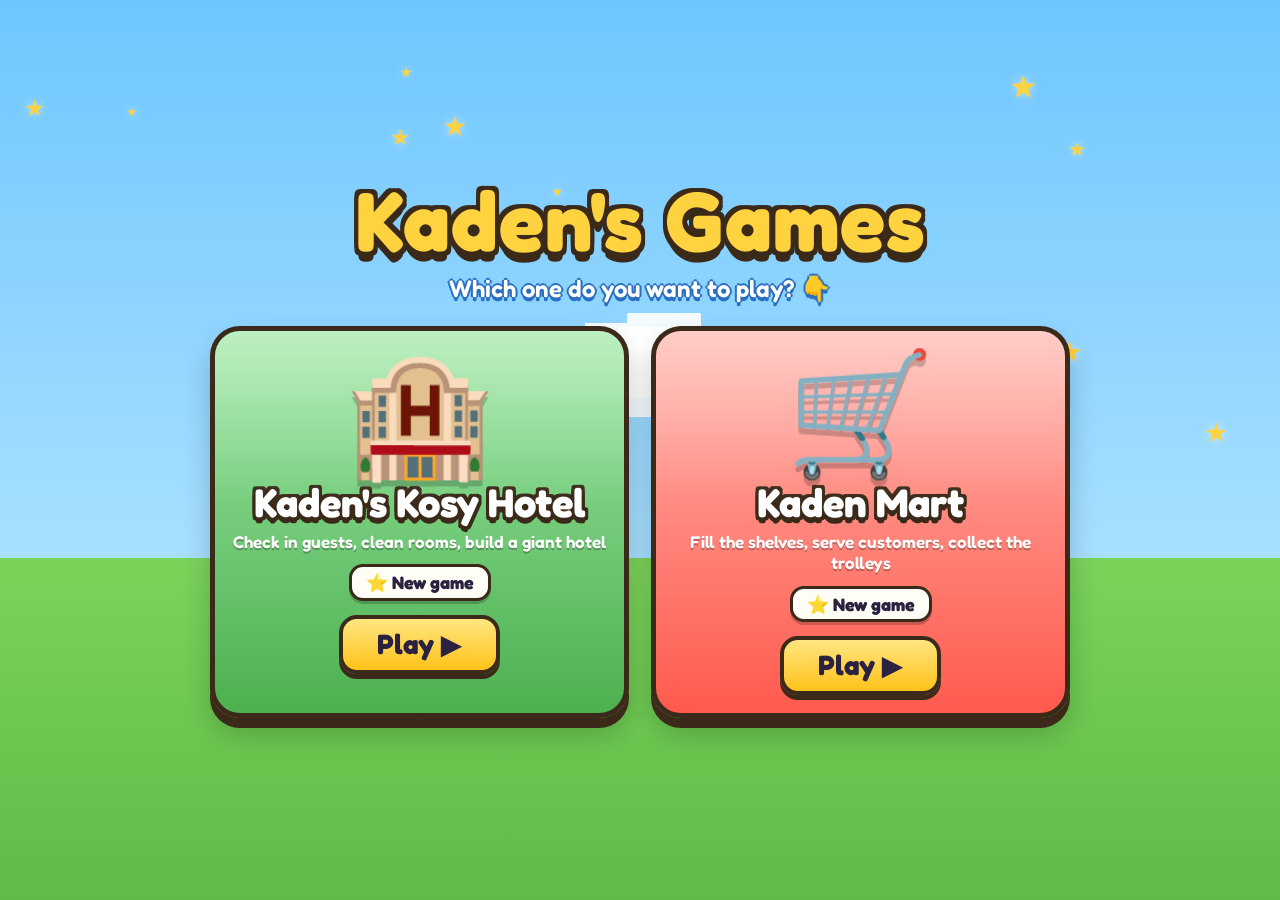
==== commit 2d625d7f: "Add a home page and a second game, Kaden Mart The home page lets Kaden pick Kaden's Kosy Hotel (move" ====
--- a/index.html
+++ b/index.html
@@ -2,1157 +2,83 @@
 <html lang="en">
 <head>
 <meta charset="utf-8">
-<meta name="viewport" content="width=device-width,initial-scale=1,maximum-scale=1,user-scalable=no">
+<meta name="viewport" content="width=device-width,initial-scale=1,maximum-scale=1,user-scalable=no,viewport-fit=cover">
 <meta name="apple-mobile-web-app-capable" content="yes">
 <meta name="mobile-web-app-capable" content="yes">
-<meta name="apple-mobile-web-app-title" content="Kosy Hotel">
+<meta name="apple-mobile-web-app-title" content="Kaden's Games">
 <meta name="apple-mobile-web-app-status-bar-style" content="black-translucent">
 <link rel="apple-touch-icon" href="icon-180.png">
 <link rel="icon" href="icon-180.png">
 <link rel="manifest" href="manifest.json">
-<title>Kaden's Kosy Hotel</title>
+<title>Kaden's Games</title>
 <link rel="preconnect" href="https://fonts.googleapis.com">
 <link href="https://fonts.googleapis.com/css2?family=Fredoka:wght@500;600;700&display=swap" rel="stylesheet">
 <style>
-/* VOICE: bright blocky toy hotel for a small child
-   IDEA: a voxel hotel - red-carpet corridor that splits into two wings, reception and a supply closet at the bottom
-   PICTURE: the whole screen is the 3D hotel, HUD floats on top
-   COLOUR/TYPE: grass green, wool colours, cash green; Fredoka for big readable labels
-   LAYOUT: full-screen stage, pills top-left, hint top-centre, joystick where the finger lands, picture-maths card for power-ups */
-:root{color-scheme:light}
-*{box-sizing:border-box;min-width:0;-webkit-tap-highlight-color:transparent}
-html,body{margin:0;height:100%;overflow:hidden;background:#87ceeb;font:600 17px/1.3 Fredoka,"Arial Rounded MT Bold",system-ui,sans-serif;color:#2b2140;
- user-select:none;-webkit-user-select:none;-webkit-touch-callout:none;overscroll-behavior:none}
-#stage{position:fixed;inset:0;touch-action:none}
-#stage canvas{display:block;width:100%;height:100%}
-.hud{position:fixed;top:10px;left:10px;right:10px;display:flex;gap:7px;align-items:flex-start;pointer-events:none;flex-wrap:wrap}
-.pill{background:linear-gradient(#fffef9,#f1e6cc);border-radius:14px;padding:6px 12px;font-size:20px;font-weight:700;box-shadow:inset 0 -4px 0 #0000001a,inset 0 2px 0 #fff,0 4px 0 #0005;white-space:nowrap;border:3px solid #3b2a1a}
-#cash{background:linear-gradient(#6fdc78,#2f9e3c);color:#fff;border-color:#1f5e22;text-shadow:0 2px 0 #1f5e22;min-width:84px;text-align:center}
-.bump{animation:bump .25s ease-out}
-@keyframes bump{40%{transform:scale(1.18)}}
-#lvl{position:relative;padding-bottom:12px}
-#lvl i{position:absolute;left:8px;right:8px;bottom:4px;height:6px;border-radius:4px;background:#0002;overflow:hidden}
-#lvl i b{display:block;height:100%;width:0;background:linear-gradient(90deg,#ffd23f,#ff9f1c);transition:width .4s}
-#lvl em{display:inline-block;font-style:normal;animation:twinkle 2.4s ease-in-out infinite}
-@keyframes twinkle{50%{transform:rotate(18deg) scale(1.15)}}
-#boosts{display:flex;gap:6px}
-#boosts span{background:linear-gradient(#ffe680,#ffc21a);border-color:#8a6a00;animation:pulse 1s ease-in-out infinite}
-@keyframes pulse{50%{transform:scale(1.06)}}
-#hint{flex:1 1 240px;text-align:center;background:linear-gradient(#fffef9f2,#f6edd8f2);border-radius:14px;padding:8px 14px;font-size:19px;font-weight:600;box-shadow:inset 0 2px 0 #fff,0 4px 0 #0005;max-width:520px;margin:0 auto;border:3px solid #3b2a1a}
-#hint.new{animation:pop .35s cubic-bezier(.2,1.6,.4,1)}
-@keyframes pop{from{transform:scale(.85);opacity:.4}}
-.btn{touch-action:manipulation;pointer-events:auto;background:linear-gradient(#f2557f,#c9244f);color:#fff;text-shadow:0 2px 0 #0004;border:3px solid #7a1236;border-radius:14px;padding:6px 12px;font:inherit;font-size:20px;box-shadow:0 4px 0 #0004;min-height:46px;min-width:46px;cursor:pointer}
-.btn:active{transform:translateY(3px);box-shadow:0 1px 0 #0004}
-.btn.small{font-size:14px;background:linear-gradient(#fffef9,#efe3c6);color:#2b2140;border-color:#3b2a1a;text-shadow:none}
-#inf{position:fixed;left:50%;bottom:calc(18px + env(safe-area-inset-bottom));width:170px;translate:-50% 0;pointer-events:none;opacity:.6;transition:opacity .4s;filter:drop-shadow(0 3px 0 #0004)}
-#inf.off{opacity:0}
-.fx{position:fixed;z-index:5;pointer-events:none;font-size:26px;color:#fff;text-shadow:0 2px 0 #0008;animation:up 1s ease-out forwards;translate:-50% -50%;white-space:nowrap}
-.fx.big{font-size:46px;animation-duration:2s}
-.modal{position:fixed;inset:0;display:grid;place-items:center;background:#0006;z-index:9}
-[hidden]{display:none!important}
-.card{position:relative;background:linear-gradient(#fffef9,#f6ecd4);border:4px solid #3b2a1a;border-radius:22px;padding:20px 22px;width:min(480px,calc(100vw - 32px));text-align:center;box-shadow:0 8px 0 #0004}
-.card h1{margin:0 0 8px;font-size:44px;line-height:1.02;color:#4cb050;text-shadow:2px 0px 0 #1f5e22,-2px 0px 0 #1f5e22,0px 2px 0 #1f5e22,0px -2px 0 #1f5e22,2px 2px 0 #1f5e22,-2px -2px 0 #1f5e22,2px -2px 0 #1f5e22,-2px 2px 0 #1f5e22,0 5px 0 #1f5e22;text-wrap:balance}
-.logo{font-size:56px;line-height:1;margin:-6px 0 4px;animation:pulse 2s ease-in-out infinite}
-#start{background:radial-gradient(circle at 50% 40%,#2b6fc2cc,#0b1d3ae6)}
-.tw{position:fixed;color:#ffd23f;pointer-events:none;animation:twinkle2 2s ease-in-out infinite;text-shadow:0 0 12px #ffd23f}
-@keyframes twinkle2{50%{opacity:.2;transform:scale(.6) rotate(40deg)}}
-.card h2{margin:0 0 6px;font-size:28px;line-height:1.1}
-.card p{margin:6px 0;font-size:18px;font-weight:500}
-.go{margin-top:14px;font-size:26px;padding:10px 34px;background:linear-gradient(#6fdc78,#2f9e3c);border-color:#1f5e22;animation:pulse 1.4s ease-in-out infinite}
-#pics{font-size:clamp(26px,5.5vw,40px);line-height:1.25;margin:8px 0;letter-spacing:1px}#pics span{white-space:nowrap;display:inline-block}
-#q{font-size:clamp(34px,8vw,48px);margin:4px 0 12px;line-height:1}
-.ans{display:grid;grid-template-columns:repeat(3,minmax(0,1fr));gap:10px}
-.ans button{font-size:40px;padding:12px 0;background:#5aa9e6;border-color:#1d5a8a}
-.ans button.wrong{background:#bbb;border-color:#777;animation:shake .3s}
-#mres{min-height:1.4em;font-size:22px}
-@keyframes up{to{transform:translateY(-70px);opacity:0}}
-#goals{position:fixed;left:10px;top:76px;width:min(280px,46vw);z-index:4;pointer-events:none}
-#gh{pointer-events:auto;font:inherit;font-size:16px;font-weight:700;background:linear-gradient(#fffef9,#f1e6cc);border:3px solid #3b2a1a;border-radius:12px;padding:4px 12px;box-shadow:0 3px 0 #0004;color:#2b2140;min-height:40px;cursor:pointer}
-#glist{display:grid;gap:6px;margin-top:6px}
-.goal{pointer-events:auto;background:linear-gradient(#fffef9f2,#f6edd8f2);border:3px solid #3b2a1a;border-radius:14px;padding:6px 10px;box-shadow:0 3px 0 #0004;font-size:15px;font-weight:600;line-height:1.25}
-.goal small{font-weight:600;opacity:.65;white-space:nowrap}
-.goal .gb{height:8px;border-radius:5px;background:#0002;overflow:hidden;margin-top:5px}.goal .gb i{display:block;height:100%;background:linear-gradient(90deg,#6fdc78,#2f9e3c);transition:width .3s}
-.goal.done{background:linear-gradient(#fff6c2,#ffd23f);cursor:pointer;animation:pulse 1s ease-in-out infinite}
-.goal.done b{display:block;margin-top:3px;color:#1f5e22}
-#goals.min #glist{display:none}
-#fade{position:fixed;inset:0;background:#fff;opacity:0;pointer-events:none;z-index:7}
-#fade.go{animation:flash .6s ease-out}
-@keyframes flash{0%{opacity:0}30%{opacity:.9}100%{opacity:0}}
-.mgr{position:relative;background:linear-gradient(#ffb84d,#ff8c1a);border-color:#8a4a00;font-size:19px}
-.mgr i{position:absolute;top:-9px;right:-9px;width:26px;height:26px;border-radius:50%;background:#e2366b;color:#fff;border:3px solid #fff;font-style:normal;font-size:15px;line-height:20px;text-align:center;animation:pulse 1s infinite}
-#buy{position:fixed;left:50%;bottom:calc(86px + env(safe-area-inset-bottom));translate:-50% 0;display:flex;align-items:center;gap:12px;background:linear-gradient(#fffef9,#f1e6cc);border:3px solid #3b2a1a;border-radius:18px;padding:10px 12px 10px 14px;box-shadow:0 6px 0 #0005;z-index:6;max-width:calc(100vw - 24px);animation:pop .3s cubic-bezier(.2,1.6,.4,1)}
-#buy .bi{font-size:38px;line-height:1}
-#buy b{display:block;font-size:20px;line-height:1.15}
-#buy small{display:block;font-size:14px;font-weight:500;opacity:.8}
-#bbtn{font-size:22px;padding:8px 18px;background:linear-gradient(#6fdc78,#2f9e3c);border-color:#1f5e22;white-space:nowrap}
-#bbtn[disabled],.ups .btn[disabled]{background:#d6d6d6;border-color:#999;color:#666;text-shadow:none}
-.wide{width:min(660px,calc(100vw - 20px));max-height:calc(100vh - 30px);display:flex;flex-direction:column;padding:14px}
-.mt{display:flex;gap:8px;justify-content:center;flex-wrap:wrap}
-.mt .btn{font-size:18px;background:linear-gradient(#fffef9,#efe3c6);color:#2b2140;border-color:#3b2a1a;text-shadow:none}
-.mt .btn[aria-pressed=true]{background:linear-gradient(#ffb84d,#ff8c1a);color:#fff;border-color:#8a4a00;text-shadow:0 2px 0 #0004}
-.mtop{display:flex;justify-content:space-between;align-items:center;margin:10px 2px 0}
-.mtop h2{margin:0;font-size:24px}
-.list{overflow:auto;display:grid;gap:8px;padding:4px 2px;margin:8px 0;text-align:left;-webkit-overflow-scrolling:touch;min-height:0}
-.row{display:flex;align-items:center;gap:10px;background:#fff;border:3px solid #3b2a1a;border-radius:16px;padding:8px 10px;box-shadow:0 3px 0 #0002;flex-wrap:wrap}
-.row.off{opacity:.6}
-.av{width:48px;height:48px;border-radius:14px;display:grid;place-items:center;font-size:26px;flex:none;border:3px solid #3b2a1a}
-.nm{flex:1 1 140px}.nm b{display:block;font-size:19px;line-height:1.1}.nm small{display:block;font-size:14px;font-weight:500;opacity:.7}
-.ups{display:flex;gap:6px;flex-wrap:wrap;justify-content:flex-end}
-.ups .btn{font-size:15px;padding:5px 10px;min-height:42px;background:linear-gradient(#6fdc78,#2f9e3c);border-color:#1f5e22}
-.ups .max{font-size:15px;color:#2e8b3a;font-weight:700;padding:0 4px}
-.lockt{font-size:15px;color:#8a6a00;font-weight:700}
-.hcard{display:flex;align-items:center;gap:12px;border:3px solid #3b2a1a;border-radius:18px;padding:10px 12px;box-shadow:0 3px 0 #0002;flex-wrap:wrap;color:#2b2140}
-.hcard .he{font-size:40px;width:60px;height:60px;border-radius:16px;display:grid;place-items:center;border:3px solid #3b2a1a;flex:none}
-.hcard.lock{filter:grayscale(.7);opacity:.75}
-.sect{font-size:16px;font-weight:700;color:#8a4a00;margin:6px 4px 0}
-#lvup{position:fixed;inset:0;display:grid;place-items:center;pointer-events:none;z-index:8;overflow:hidden}
-#lvup .rays{position:absolute;width:160vmax;height:160vmax;background:repeating-conic-gradient(#ffd23f40 0 9deg,transparent 9deg 18deg);animation:spin 8s linear infinite;-webkit-mask:radial-gradient(circle,#000 0,transparent 55%);mask:radial-gradient(circle,#000 0,transparent 55%)}
-#lvup .lt{position:relative;text-align:center;animation:pop .6s cubic-bezier(.2,1.6,.4,1)}
-#lvup b{display:block;font-size:clamp(54px,11vw,100px);line-height:1;color:#ffd23f;text-shadow:3px 0px 0 #3b2a1a,-3px 0px 0 #3b2a1a,0px 3px 0 #3b2a1a,0px -3px 0 #3b2a1a,3px 3px 0 #3b2a1a,-3px -3px 0 #3b2a1a,3px -3px 0 #3b2a1a,-3px 3px 0 #3b2a1a,0 8px 0 #3b2a1a}
-#lvup small{display:block;margin-top:10px;font-size:clamp(20px,3.6vw,28px);color:#fff;text-shadow:2px 0px 0 #3b2a1a,-2px 0px 0 #3b2a1a,0px 2px 0 #3b2a1a,0px -2px 0 #3b2a1a,2px 2px 0 #3b2a1a,-2px -2px 0 #3b2a1a,2px -2px 0 #3b2a1a,-2px 2px 0 #3b2a1a,0 4px 0 #3b2a1a}
-.conf{position:fixed;top:-50px;pointer-events:none;z-index:8;animation:fall 2.3s ease-in forwards;text-shadow:0 2px 0 #0005}
-@keyframes fall{to{transform:translateY(115vh) rotate(720deg)}}
-@keyframes spin{to{transform:rotate(360deg)}}
-@keyframes shake{25%{transform:translateX(-6px)}75%{transform:translateX(6px)}}
-@media(max-width:600px){#hint{font-size:16px;order:5;flex-basis:100%}.pill{font-size:16px;padding:5px 8px}}
-@media(prefers-reduced-motion:reduce){.fx{animation:none;opacity:0}}
+/* VOICE: a toy-box home screen for a five-year-old: two giant buttons, nothing else to get lost in
+   COLOUR/TYPE: sky blue, grass, the hotel's green and Kaden Mart's red; Fredoka */
+:root{color-scheme:light;--ink:#3b2a1a}
+*{box-sizing:border-box;-webkit-tap-highlight-color:transparent}
+html,body{margin:0;min-height:100%;font:600 18px/1.25 Fredoka,"Arial Rounded MT Bold",system-ui,sans-serif;color:#2b2140;user-select:none;-webkit-user-select:none;-webkit-touch-callout:none}
+body{min-height:100vh;min-height:100dvh;background:linear-gradient(#6ec6ff 0%,#a8e0ff 62%,#7bd35a 62%,#5dbb46 100%);overflow-x:hidden;display:flex;flex-direction:column;align-items:center;justify-content:center;
+ padding:calc(20px + env(safe-area-inset-top)) 18px calc(24px + env(safe-area-inset-bottom))}
+.cloud{position:fixed;height:34px;background:#fff;border-radius:6px;box-shadow:24px -18px 0 -4px #fff,-20px -10px 0 -6px #fff;opacity:.9;animation:drift linear infinite;z-index:0}
+@keyframes drift{from{transform:translateX(-30vw)}to{transform:translateX(130vw)}}
+.tw{position:fixed;color:#ffd23f;pointer-events:none;animation:tw 2.2s ease-in-out infinite;text-shadow:0 0 10px #fff8;z-index:0}
+@keyframes tw{50%{opacity:.2;transform:scale(.6) rotate(40deg)}}
+h1{position:relative;z-index:1;margin:0 0 6px;text-align:center;font-size:clamp(44px,9vw,84px);line-height:1;color:#ffd23f;letter-spacing:1px;
+ text-shadow:4px 0 0 var(--ink),-4px 0 0 var(--ink),0 4px 0 var(--ink),0 -4px 0 var(--ink),4px 4px 0 var(--ink),-4px -4px 0 var(--ink),4px -4px 0 var(--ink),-4px 4px 0 var(--ink),0 10px 0 var(--ink);animation:bob 2.6s ease-in-out infinite}
+@keyframes bob{50%{transform:translateY(-6px) rotate(-1deg)}}
+.sub{position:relative;z-index:1;margin:6px 0 22px;font-size:clamp(18px,3vw,24px);color:#fff;text-shadow:2px 0 0 #2b6fc2,-2px 0 0 #2b6fc2,0 2px 0 #2b6fc2,0 -2px 0 #2b6fc2,0 4px 0 #2b6fc2}
+.games{position:relative;z-index:1;display:grid;grid-template-columns:repeat(auto-fit,minmax(min(100%,300px),1fr));gap:22px;width:min(860px,100%)}
+.game{display:flex;flex-direction:column;align-items:center;text-decoration:none;color:#2b2140;border:5px solid var(--ink);border-radius:30px;padding:20px 18px 18px;
+ box-shadow:0 10px 0 var(--ink),0 16px 28px #0003;transition:transform .12s;touch-action:manipulation;position:relative;overflow:hidden}
+.game:active{transform:translateY(8px);box-shadow:0 2px 0 var(--ink)}
+.game::before{content:"";position:absolute;inset:0 0 auto;height:45%;background:linear-gradient(#ffffff55,#fff0);pointer-events:none}
+.hotel{background:linear-gradient(#9be7a3,#4cb050)}
+.mart{background:linear-gradient(#ffb3ab,#ff5a4e)}
+.pic{font-size:clamp(80px,14vw,120px);line-height:1;filter:drop-shadow(0 6px 0 #0003);animation:wig 3s ease-in-out infinite}
+.mart .pic{animation-delay:-1.5s}
+@keyframes wig{0%,100%{transform:rotate(-4deg)}50%{transform:rotate(4deg) scale(1.05)}}
+.name{margin-top:10px;font-size:clamp(28px,4.6vw,40px);font-weight:700;color:#fff;text-align:center;line-height:1.05;
+ text-shadow:3px 0 0 var(--ink),-3px 0 0 var(--ink),0 3px 0 var(--ink),0 -3px 0 var(--ink),3px 3px 0 var(--ink),-3px -3px 0 var(--ink),3px -3px 0 var(--ink),-3px 3px 0 var(--ink),0 6px 0 var(--ink)}
+.what{margin:8px 0 12px;font-size:17px;font-weight:600;color:#fff;text-shadow:0 2px 0 #0004;text-align:center}
+.lv{background:#fffef6;border:3px solid var(--ink);border-radius:14px;padding:4px 14px;font-size:18px;font-weight:700;box-shadow:0 3px 0 #0003}
+.play{margin-top:14px;background:linear-gradient(#ffe680,#ffc21a);border:4px solid var(--ink);border-radius:18px;padding:8px 34px;font-size:28px;font-weight:700;box-shadow:0 5px 0 var(--ink);animation:pulse 1.4s ease-in-out infinite}
+@keyframes pulse{50%{transform:scale(1.07)}}
+@media(prefers-reduced-motion:reduce){*{animation:none!important}}
 </style>
 </head>
 <body>
-<div id="stage"></div>
-<div class="hud">
- <span class="pill" id="cash">$0</span>
- <span class="pill" id="carry">🧻 0/4</span>
- <span class="pill" id="spray">🧴 5/5</span>
- <span class="pill" id="park">🚗 0/6</span>
- <span class="pill" id="lvl"><em>⭐</em> <span id="lvt">Level 1</span><i><b id="lvlbar"></b></i></span>
- <span id="boosts"></span>
- <div id="hint">Walk around with your finger 👆</div>
- <button class="btn mgr" id="mgr">🏨 Manager<i id="dot" hidden>!</i></button>
- <button class="btn" id="snd" aria-label="Sound on or off">🔊</button>
- <button class="btn small" id="maps">🗺️ Hotels</button>
- <button class="btn small" id="reset">Start over</button>
+<h1>Kaden's Games</h1>
+<div class="sub">Which one do you want to play? 👇</div>
+<div class="games">
+ <a class="game hotel" href="hotel.html">
+  <div class="pic">🏨</div>
+  <div class="name">Kaden's Kosy Hotel</div>
+  <div class="what">Check in guests, clean rooms, build a giant hotel</div>
+  <div class="lv" id="hlv">⭐ New game</div>
+  <div class="play">Play ▶</div>
+ </a>
+ <a class="game mart" href="mart.html">
+  <div class="pic">🛒</div>
+  <div class="name">Kaden Mart</div>
+  <div class="what">Fill the shelves, serve customers, collect the trolleys</div>
+  <div class="lv" id="mlv">⭐ New game</div>
+  <div class="play">Play ▶</div>
+ </a>
 </div>
-<div id="goals"><button id="gh">🎯 Goals</button><div id="glist"></div></div>
-<div id="fade"></div>
-<svg id="inf" viewBox="0 0 200 100" aria-hidden="true"><path id="infp" d="M100,50 C125,15 175,15 175,50 C175,85 125,85 100,50 C75,15 25,15 25,50 C25,85 75,85 100,50Z" fill="none" stroke="#fff" stroke-width="9" stroke-linecap="round"/>
- <circle r="13" fill="#ffd23f" stroke="#3b2a1a" stroke-width="3"><animateMotion dur="2.6s" repeatCount="indefinite"><mpath href="#infp"/></animateMotion></circle></svg>
-<div id="lvup" hidden><div class="rays"></div><div class="lt"><b id="lvn">LEVEL 2!</b><small id="lvnew"></small></div></div>
-<div class="modal" id="start"><div class="card">
- <div class="logo" id="hlogo">🏨</div>
- <h1 id="htitle">Kaden's Kosy Hotel</h1>
- <p>Put your finger on the screen and slide it to walk.</p>
- <p>🛎️ Stand behind the desk to check guests in<br>🧴 Grab spray and 🧻 paper from the closet<br>🧹 Walk into messy rooms to clean them<br>💵 Stand on a green square and tap <b>Buy</b> to build<br>🏨 Open <b>Manager</b> to hire staff and upgrade them<br>🛴 Find power-ups and answer a maths question!</p>
- <button class="btn go" id="go">Play ▶</button><br>
- <button class="btn small" id="maps0" style="margin-top:12px;font-size:17px">🗺️ Choose a hotel</button>
-</div></div>
-<div class="modal" id="menu" hidden><div class="card wide">
- <div class="mt" id="mtabs"><button class="btn" data-tab="staff" aria-pressed="true">👥 Staff</button><button class="btn" data-tab="hotel" aria-pressed="false">⭐ Hotel upgrades</button></div>
- <div class="mtop"><h2 id="mtitle">Your team</h2><span class="pill" id="mcash" style="background:linear-gradient(#6fdc78,#2f9e3c);color:#fff;border-color:#1f5e22">$0</span></div>
- <div class="list" id="mlist"></div>
- <button class="btn small" id="mclose">Back to the hotel ▶</button>
-</div></div>
-<div id="buy" hidden><div class="bi" id="bicon">🛏️</div><div><b id="bname">New bedroom</b><small id="bsub">Tap to build</small></div><button class="btn" id="bbtn">$56</button></div>
-<div class="modal" id="hotels" hidden><div class="card wide">
- <div class="mtop" style="margin-top:0"><h2>🗺️ Your hotels</h2></div>
- <p style="margin:4px 0 0;font-size:16px">Each hotel has its own money and level. Get a hotel to <b>Level 8</b> to open the next one!</p>
- <div class="list" id="hlist"></div>
- <button class="btn small" id="hclose">Back ▶</button>
-</div></div>
-<div class="modal" id="pu" hidden><div class="card">
- <h2 id="putitle">🛴 Scooter!</h2>
- <div id="pics"></div><div id="q"></div>
- <div class="ans" id="ans"></div>
- <p id="mres"></p>
- <button class="btn small" id="puclose">Not now</button>
-</div></div>
-<script src="three.min.js"></script>
 <script>
 {
-const $=id=>document.getElementById(id);
-/* ---------- hotels: each one has its own save, look and money multiplier ---------- */
-const LVL_T=[0,3,8,15,24,35,50,70,95,125,160,200,250,310,380,460,550,650,760,880];
-const HOTELS=[
- {id:'kosy',key:'kadenHotel2',name:"Kaden's Kosy Hotel",emoji:'🏨',mult:1,sign:'#4cb050',sky:'#8fd3f7',ground:'#5dbb46',far:'#58a845',brick:'#d97a4a',check:'#8fd3f4',carpet:'#c8323a',fog:[48,95],blurb:'The first hotel'},
- {id:'beach',key:'kadenHotel2_beach',name:"Kaden's Beach Hotel",emoji:'🏖️',mult:1.6,need:'kosy',sign:'#14a3a3',sky:'#7fd6ff',ground:'#f2d38b',far:'#3fb5e8',brick:'#f2c78f',check:'#7fe0d6',carpet:'#14a3a3',fog:[50,100],blurb:'Sand, sea and palm trees'},
- {id:'snow',key:'kadenHotel2_snow',name:"Kaden's Snow Lodge",emoji:'🏔️',mult:2.4,need:'beach',sign:'#3a6ea5',sky:'#cfe6f5',ground:'#eef6fb',far:'#e8f2f8',brick:'#8b5a2b',check:'#ffcfa1',carpet:'#b3263a',fog:[36,80],blurb:'Snowmen, pine trees and falling snow',logs:1}];
-const UNLOCK_LV=8;
-const lvOfSave=k=>{try{const s=JSON.parse(localStorage.getItem(k)||'null');return s?LVL_T.filter(t=>(s.served||0)>=t).length:0}catch(e){return 0}};
-const unlocked=h=>!h.need||lvOfSave(HOTELS.find(x=>x.id===h.need).key)>=UNLOCK_LV;
-let TH=HOTELS[0];try{const a=HOTELS.find(h=>h.id===localStorage.getItem('kadenActive'));if(a&&unlocked(a))TH=a}catch(e){}
-const KEY=TH.key;
-document.title=TH.name;
-/* build order: the main corridor first, then the wings of the T. Each plot already knows what it will be. */
-const ORDER=[['m',-1,0,'room'],['m',1,0,'room'],['m',-1,1,'room'],['m',1,1,'loo'],['m',-1,2,'room'],['m',1,2,'snack'],['m',-1,3,'room'],['m',1,3,'room'],
- ['n',0,'room'],['n',-5,'room'],['n',5,'loo'],['s',-10.5,'room'],['s',10.5,'snack'],['n',-10,'room'],['n',10,'room'],['s',-15.5,'loo'],['s',15.5,'room'],['n',-15,'room'],['n',15,'snack'],
- ['n',-20,'room'],['n',20,'room'],['s',-20.5,'room'],['s',20.5,'snack'],['n',-25,'loo'],['n',25,'room'],['s',-25.5,'room'],['s',25.5,'room'],
- // floor 2: one long hallway, rooms along the top, big family suites along the bottom
- ['f2n',-2.5,'room'],['f2n',2.5,'room'],['f2s',7.25,'suite'],['f2n',-7.5,'room'],['f2n',7.5,'loo'],['f2s',-7.25,'suite'],
- ['f2n',-12.5,'room'],['f2n',12.5,'snack'],['f2s',15.75,'suite'],['f2n',-17.5,'room'],['f2n',17.5,'room'],['f2s',-15.75,'suite']];
-const OX=150;// floor 2 is built off to the side and reached by the lift
-const NP=ORDER.length,PLV=[1,1,1,1,2,2,3,3,4,4,5,5,6,6,7,7,8,8,9,10,10,11,11,12,12,13,13, 7,7,7,8,8,9,9,10,11,12,13,14];
-const DEF={park:0,floors:1,stats:{},goals:[],coins:40,pile:0,built:[1,1],sp:{},rt:{},tp:{},stalls:[1,0,0],staff:{},rest:0,tables:2,food:0,fountain:0,snackUp:0,goldLoo:0,shoes:0,bag:0,beds:0,served:0,paid:{},mute:false};
-let G=JSON.parse(JSON.stringify(DEF));
-try{const s=JSON.parse(localStorage.getItem(KEY)||'null');if(s&&s.built)G=Object.assign(G,s)}catch(e){}
-// older saves had one Shauna and one Jay
-if(G.shauna&&!G.maids)G.maids=1;if(G.jay&&!G.jans)G.jans=1;delete G.shauna;delete G.jay;if(!G.staff)G.staff={};
-const save=()=>{try{localStorage.setItem(KEY,JSON.stringify(G))}catch(e){}};
-const LEVELS=LVL_T;
-const level=()=>LEVELS.filter(t=>G.served>=t).length;
-const boost={speed:0,cash:0,magnet:0};
-function pick(a){return a[Math.random()*a.length|0]}
-
-/* ---------- sound ---------- */
-let ac=null;
-function tone(f,d=.12,type='sine',when=0,vol=.14){if(G.mute)return;try{ac=ac||new (window.AudioContext||window.webkitAudioContext)();
- const o=ac.createOscillator(),g=ac.createGain(),t=ac.currentTime+when;o.type=type;o.frequency.setValueAtTime(f,t);
- g.gain.setValueAtTime(vol,t);g.gain.exponentialRampToValueAtTime(.001,t+d);o.connect(g).connect(ac.destination);o.start(t);o.stop(t+d)}catch(e){}}
-const sfx={cash:()=>tone(1200+Math.random()*300,.05,'square',0,.04),ding:()=>{tone(1175,.3);tone(1568,.3,'sine',.1)},
- pop:()=>tone(700,.07,'triangle'),clean:()=>{tone(784,.1);tone(1047,.1,'sine',.08);tone(1319,.18,'sine',.16)},
- sad:()=>{tone(330,.15,'triangle');tone(247,.25,'triangle',.12)},build:()=>{[523,659,784,1047].forEach((f,i)=>tone(f,.18,'triangle',i*.09))},
- level:()=>{[523,659,784,1047,1319,1568].forEach((f,i)=>tone(f,.2,'square',i*.08,.07))},no:()=>tone(180,.15,'sawtooth',0,.08),
- pu:()=>{[880,1109,1319,1760].forEach((f,i)=>tone(f,.1,'square',i*.05,.06))}};
-
-/* ---------- pixel textures ---------- */
-function shade(hex,a){const n=parseInt(hex.slice(1),16);const f=v=>Math.max(0,Math.min(255,Math.round(v+a*255)));
- return `rgb(${f(n>>16)},${f(n>>8&255)},${f(n&255)})`}
-function pix(base,vary,draw,w=16,h=16,edge){const c=document.createElement('canvas');c.width=w;c.height=h;const x=c.getContext('2d');
- for(let i=0;i<w;i++)for(let j=0;j<h;j++){x.fillStyle=shade(base,(Math.random()-.5)*vary*.6);x.fillRect(i,j,1,1)}
- if(draw)draw(x);
- if(edge){x.fillStyle='rgba(255,255,255,.16)';x.fillRect(0,0,w,1);x.fillRect(0,0,1,h);x.fillStyle='rgba(0,0,0,.14)';x.fillRect(0,h-1,w,1);x.fillRect(w-1,0,1,h)}
- const t=new THREE.CanvasTexture(c);t.magFilter=THREE.NearestFilter;t.minFilter=THREE.NearestMipmapLinearFilter;t.anisotropy=ANISO;t.wrapS=t.wrapT=THREE.RepeatWrapping;return t}
-const planks=c=>x=>{x.fillStyle=c;for(let y=3;y<16;y+=4)x.fillRect(0,y,16,1);[[4,0],[11,4],[2,8],[9,12]].forEach(([a,b])=>x.fillRect(a,b,1,3))};
-const bricks=c=>x=>{x.fillStyle=c;for(let y=3;y<16;y+=4){x.fillRect(0,y,16,1);const o=(y/4|0)%2?0:8;x.fillRect(o,y-3,1,3)}};
-const tiles=c=>x=>{x.fillStyle=c;x.fillRect(0,7,16,1);x.fillRect(7,0,1,16);x.fillRect(0,15,16,1);x.fillRect(15,0,1,16)};
-const BASE={};
-function tex(key){if(BASE[key])return BASE[key];let t;
- if(key==='grass')t=pix(TH.ground,TH.id==='kosy'?.14:.07);
- else if(key==='checker')t=pix('#f4f1e8',.05,x=>{for(let i=0;i<16;i++)for(let j=0;j<16;j++)if(((i>>3)+(j>>3))%2){x.fillStyle=shade(TH.check,(Math.random()-.5)*.06);x.fillRect(i,j,1,1)}});
- else if(key==='gravel')t=pix('#a89f91',.25);
- else if(key.startsWith('plank:')){const c=key.slice(6);t=pix(c,.08,planks(shade(c,-.14)),16,16,1)}
- else if(key.startsWith('brick:')){const c=key.slice(6);t=pix(c,.08,bricks(shade(c,-.16)),16,16,1)}
- else if(key.startsWith('tile:')){const c=key.slice(5);t=pix(c,.05,tiles(shade(c,-.12)),16,16,1)}
- else if(key.startsWith('wool:'))t=pix(key.slice(5),.09,null,16,16,1);
- else if(key==='bill')t=pix('#4cb050',.06,x=>{x.fillStyle='#1f6e2a';x.fillRect(0,0,32,1);x.fillRect(0,15,32,1);x.fillRect(0,0,1,16);x.fillRect(31,0,1,16);
-  x.fillStyle='#a5e3a0';x.fillRect(12,4,8,8);x.fillStyle='#1f6e2a';x.font='bold 9px sans-serif';x.textAlign='center';x.fillText('$',16,11);
-  x.fillStyle='#2e8b3a';x.fillRect(3,6,4,4);x.fillRect(25,6,4,4)},32,16);
- return BASE[key]=t}
-const TM={};
-function tm(key,rx=1,ry=1){const k=key+'|'+rx.toFixed(1)+'|'+ry.toFixed(1);if(TM[k])return TM[k];
- const t=tex(key).clone();t.needsUpdate=true;t.repeat.set(rx,ry);return TM[k]=new THREE.MeshLambertMaterial({map:t})}
-const MC={};const mat=c=>typeof c!=='string'?c:(MC[c]||(MC[c]=new THREE.MeshLambertMaterial({color:c})));
-
-/* ---------- three setup ---------- */
-const renderer=new THREE.WebGLRenderer({antialias:true,powerPreference:'high-performance'});
-renderer.setPixelRatio(Math.min(devicePixelRatio,1.5));
-renderer.shadowMap.enabled=true;renderer.shadowMap.type=THREE.PCFSoftShadowMap;
-const ANISO=Math.min(8,renderer.capabilities.getMaxAnisotropy());
-$('stage').appendChild(renderer.domElement);
-const scene=new THREE.Scene();scene.background=new THREE.Color(TH.sky);scene.fog=new THREE.Fog(TH.sky,TH.fog[0],TH.fog[1]);
-const cam=new THREE.PerspectiveCamera(42,1,.1,200);
-scene.add(new THREE.HemisphereLight(0xe8f6ff,0x8f7d62,.78));
-const sun=new THREE.DirectionalLight(0xfff1d6,.78);sun.castShadow=true;sun.shadow.bias=-.0006;sun.shadow.normalBias=.02;
-sun.shadow.mapSize.set(2048,2048);Object.assign(sun.shadow.camera,{left:-22,right:22,top:22,bottom:-22,far:90});scene.add(sun);scene.add(sun.target);
-function add(m,p,x,y,z){m.position.set(x,y,z);m.castShadow=m.receiveShadow=true;(p||scene).add(m);return m}
-const GC={};const geo=(w,h,d)=>{const k=w+','+h+','+d;return GC[k]||(GC[k]=new THREE.BoxGeometry(w,h,d))};// shared shapes: no leaks as guests come and go
-const box=(w,h,d,c,x,y,z,p)=>add(new THREE.Mesh(geo(w,h,d),mat(c)),p,x,y,z);
-const cylm=(r,h,c,x,y,z,p)=>add(new THREE.Mesh(new THREE.CylinderGeometry(r,r,h,12),mat(c)),p,x,y,z);
-function plane(w,d,m,x,z,y=.01){const p=new THREE.Mesh(new THREE.PlaneGeometry(w,d),mat(m));p.rotation.x=-Math.PI/2;p.position.set(x,y,z);p.receiveShadow=true;scene.add(p);return p}
-
-/* ---------- labels ---------- */
-function rr(x,X,Y,w,h,r){x.beginPath();x.moveTo(X+r,Y);x.arcTo(X+w,Y,X+w,Y+h,r);x.arcTo(X+w,Y+h,X,Y+h,r);x.arcTo(X,Y+h,X,Y,r);x.arcTo(X,Y,X+w,Y,r);x.closePath()}
-const LIGHT=['#fffaf0','#ffd23f','#dddddd'];
-const LABELS=new Set();
-function killLabel(s){scene.remove(s);LABELS.delete(s);s.material.map.dispose();s.material.dispose()}
-function label(text,bg='#fffaf0',scale=1.3){const c=document.createElement('canvas');c.width=512;c.height=200;const t=new THREE.CanvasTexture(c);t.minFilter=THREE.LinearFilter;
- const s=new THREE.Sprite(new THREE.SpriteMaterial({map:t,depthTest:false,transparent:true,fog:false}));const h=scale*1.3;s.scale.set(h*2.56,h,1);s.renderOrder=10;
- s.userData={c,t,txt:null,bg};setLabel(s,text);scene.add(s);LABELS.add(s);return s}
-// a rounded speech bubble with a dark outline, soft shadow, top shine and a little pointer
-function setLabel(s,text,bg){const u=s.userData;bg=bg||u.bg;if(u.txt===text&&u.cur===bg)return;u.txt=text;u.cur=bg;
- const x=u.c.getContext('2d'),dark='#2b2140';x.clearRect(0,0,512,200);x.font='700 60px Fredoka, system-ui, sans-serif';
- const tw=Math.min(420,x.measureText(text).width),w=tw+72,h=102,X=256-w/2,Y=28;
- x.fillStyle='rgba(0,0,0,.22)';rr(x,X+2,Y+9,w,h,h/2);x.fill();
- x.fillStyle=dark;x.beginPath();x.moveTo(238,Y+h-6);x.lineTo(274,Y+h-6);x.lineTo(256,Y+h+28);x.closePath();x.fill();rr(x,X,Y,w,h,h/2);x.fill();
- const g=x.createLinearGradient(0,Y,0,Y+h);g.addColorStop(0,shade(bg,.1));g.addColorStop(1,bg);x.fillStyle=g;rr(x,X+6,Y+6,w-12,h-12,(h-12)/2);x.fill();
- x.fillStyle=bg;x.beginPath();x.moveTo(245,Y+h-9);x.lineTo(267,Y+h-9);x.lineTo(256,Y+h+16);x.closePath();x.fill();
- x.fillStyle='rgba(255,255,255,.42)';rr(x,X+18,Y+11,w-36,13,6.5);x.fill();
- x.fillStyle=LIGHT.includes(bg)?dark:'#fff';x.textAlign='center';x.textBaseline='middle';x.fillText(text,256,Y+h/2+4,420);u.t.needsUpdate=true}
-const ringC=document.createElement('canvas');ringC.width=ringC.height=128;const ringT=new THREE.CanvasTexture(ringC);
-const ring=new THREE.Sprite(new THREE.SpriteMaterial({map:ringT,depthTest:false,transparent:true}));ring.scale.set(1.3,1.3,1);ring.renderOrder=11;scene.add(ring);
-function setRing(p){const x=ringC.getContext('2d');x.clearRect(0,0,128,128);x.lineWidth=18;x.strokeStyle='#ffffffcc';x.beginPath();x.arc(64,64,48,0,7);x.stroke();
- x.strokeStyle='#4cb050';x.beginPath();x.arc(64,64,48,-Math.PI/2,-Math.PI/2+p*Math.PI*2);x.stroke();ringT.needsUpdate=true}
-
-/* ---------- sparkle stars (bursts on every good moment) ---------- */
-const starC=document.createElement('canvas');starC.width=starC.height=64;
-{const x=starC.getContext('2d');x.translate(32,33);x.beginPath();for(let k=0;k<10;k++){const r=k%2?12:28,a=-Math.PI/2+k*Math.PI/5;x.lineTo(Math.cos(a)*r,Math.sin(a)*r)}x.closePath();
- const g=x.createRadialGradient(-3,-6,2,0,0,30);g.addColorStop(0,'#fffbe0');g.addColorStop(.5,'#ffd23f');g.addColorStop(1,'#ff9f1c');x.fillStyle=g;x.fill();x.lineJoin='round';x.lineWidth=4;x.strokeStyle='#8a5a00';x.stroke()}
-const starT=new THREE.CanvasTexture(starC);
-const SPARK=Array.from({length:80},()=>{const s=new THREE.Sprite(new THREE.SpriteMaterial({map:starT,transparent:true,depthWrite:false,fog:false}));s.visible=false;s.renderOrder=12;scene.add(s);return{s,life:0,max:1,sz:.5,v:new THREE.Vector3()}});
-let sparkI=0;
-function stars(x,y,z,n=10,pow=3){for(let k=0;k<n;k++){const p=SPARK[sparkI++%SPARK.length],a=Math.random()*Math.PI*2,sp=pow*(.4+Math.random()*.8);
- p.s.position.set(x,y,z);p.v.set(Math.cos(a)*sp*.7,pow*(.9+Math.random()*.9),Math.sin(a)*sp*.7);p.life=1;p.max=.7+Math.random()*.6;p.sz=.3+Math.random()*.35;p.s.visible=true}}
-function stepStars(dt){for(const p of SPARK){if(!p.s.visible)continue;p.life-=dt/p.max;if(p.life<=0){p.s.visible=false;continue}
- p.v.y-=7*dt;p.s.position.addScaledVector(p.v,dt);const k=p.sz*(p.life>.85?(1-p.life)/.15:1);p.s.scale.set(k,k,1);p.s.material.opacity=Math.min(1,p.life*2.5);p.s.material.rotation+=dt*5}}
-const starShape=new THREE.Shape();for(let k=0;k<10;k++){const r=k%2?.1:.24,a=Math.PI/2+k*Math.PI/5,X=Math.cos(a)*r,Y=Math.sin(a)*r;k?starShape.lineTo(X,Y):starShape.moveTo(X,Y)}
-const star3G=new THREE.ExtrudeGeometry(starShape,{depth:.06,bevelEnabled:true,bevelThickness:.025,bevelSize:.025,bevelSegments:1});star3G.center();
-const star3M=new THREE.MeshLambertMaterial({color:'#ffd23f',emissive:'#8a5a00'});
-
-/* ---------- world ----------
-   lobby x -10..14, z 0..10 · closet x -15..-10, z 3..8
-   main corridor x -2..2, z -20..0 · cross corridor x -18..18, z -24..-20 (the T) */
-const C=[];
-const LINES=[];
-function wall(x1,z1,x2,z2,key='plank:#e8d9a8',h=1.6){const horiz=x2-x1>=z2-z1,c=horiz?(z1+z2)/2:(x1+x2)/2;
- let segs=[[horiz?x1:z1,horiz?x2:z2]];
- for(const L of LINES)if(L.horiz===horiz&&Math.abs(L.c-c)<.2)segs=segs.flatMap(([a,b])=>{if(L.b<=a||L.a>=b)return[[a,b]];const o=[];if(L.a>a)o.push([a,L.a]);if(L.b<b)o.push([L.b,b]);return o});
- LINES.push({horiz,c,a:horiz?x1:z1,b:horiz?x2:z2});
- h+=(LINES.length%5)*.006;// tiny height differences so corner tops never flicker
- segs.filter(([a,b])=>b-a>.05).forEach(([a,b])=>{const len=b-a,cx=horiz?(a+b)/2:c,cz=horiz?c:(a+b)/2,w=horiz?len:.3,d=horiz?.3:len;
-  box(w,h,d,tm(key,len/1.2,h/1.2),cx,h/2,cz);C.push({x1:cx-w/2,x2:cx+w/2,z1:cz-d/2,z2:cz+d/2,on:true})})}
-plane(220,220,tm('grass',110,110),0,-12,-.02);
-plane(4,10,tm('gravel',2,5),0,15,-.01);
-plane(24,10,tm('checker',6,2.5),2,5);
-plane(4,20,tm('wool:'+TH.carpet,2,10),0,-10,.015);
-plane(56,4,tm('wool:'+TH.carpet,28,2),0,-22,.014);
-for(let z=-19;z<0;z+=2)plane(3.2,.2,tm('wool:#f2c14e'),0,z,.02);
-for(let x=-27;x<=27;x+=2)if(Math.abs(x)>2)plane(.2,3.2,tm('wool:#f2c14e'),x,-22,.02);
-plane(6,8,tm('tile:#bfeaea',4,5),17,5,.016);
-plane(5,5,tm('plank:#b8763a',3,3),-12.5,5.5,.016);
-function tree(x,z){
- if(TH.id==='beach'){[0,1,2,3].forEach(k=>box(.45,.9,.45,tm('plank:#a8743f',.4,.8),x+k*.12,.45+k*.9,z));const tx=x+.4,ty=3.8;
-  [[1.6,.18,.6],[.6,.18,1.6]].forEach(([w,h,d])=>{box(w*1.6,h,d,tm('wool:#3fae5a'),tx,ty,z);box(d,h,w*1.6,tm('wool:#3fae5a'),tx,ty,z)});box(.35,.35,.35,'#7a5230',tx+.2,ty-.3,z+.1);return}
- if(TH.id==='snow'){box(.5,1,.5,tm('plank:#6b4a2b',.4,.8),x,.5,z);[[2.4,1.1],[1.8,2],[1.1,2.8]].forEach(([w,y])=>{box(w,.8,w,tm('wool:#2f6b3a',2,1),x,y,z);box(w*.7,.16,w*.7,'#ffffff',x,y+.46,z)});return}
- box(.6,1.6,.6,tm('plank:#7a5230',.5,1.3),x,.8,z);box(2.2,1.6,2.2,tm('wool:#3f9f3a',2,1.5),x,2.2,z);box(1.2,.8,1.2,tm('wool:#4fb846'),x,3.3,z)}
-function deco(x,z,k){
- if(TH.id==='beach'){if(k%4===0){box(.08,1.6,.08,'#ffffff',x,.8,z).castShadow=false;const c=FL[k%5];box(1.6,.12,1.6,c,x,1.6,z);box(1.1,.1,1.1,'#ffffff',x,1.68,z)}else if(k%4===1)box(.8,.03,1.6,pick(['#ff4d4d','#5aa9e6','#ffd23f']),x,.02,z).castShadow=false;else box(.25,.15,.25,'#fff3c4',x,.07,z).castShadow=false;return}
- if(TH.id==='snow'){if(k%6===0){box(.9,.9,.9,'#ffffff',x,.45,z);box(.65,.65,.65,'#ffffff',x,1.2,z);box(.1,.1,.3,'#ff8a3d',x,1.2,z+.4);box(.5,.12,.5,'#2b2140',x,1.6,z);box(.7,.12,.12,'#e2366b',x,.95,z+.2)}else box(.5,.25,.5,'#ffffff',x,.12,z).castShadow=false;return}
- box(.08,.4,.08,'#3f9f3a',x,.2,z).castShadow=false;box(.22,.22,.22,FL[k%5],x,.45,z).castShadow=false}
-[[-30,14],[30,14],[-30,19],[30,19],[-18,4],[23,4],[-12,-8],[-21,-12],[-31,-26],[31,-26],[-10,-35],[10,-35],[0,-36],[-18,-2],[-14,-12],[24,-8],[31,-14],[-31,-14],[24,6]].forEach(([x,z])=>tree(x,z));
-const FL=['#ff4d4d','#ffd23f','#ffffff','#b56bff','#ff8ad8'];
-for(let k=0;k<80;k++){const x=(Math.random()-.5)*56,z=(Math.random()-.5)*66-12;
- if(x>-29&&x<29&&z>-31&&z<11)continue;if(Math.abs(x)<28&&z>9&&z<24)continue;if(TH.id==='beach'&&z>23)continue;deco(x,z,k)}
-for(let k=0;k<14;k++){const x=-(8.6+Math.random()*9),z=-1-Math.random()*12;if(Math.abs(x)>14&&z>-1)continue;deco(x,z,k+1)}
-// beach: the sea beyond the road, with a line of foam; snow: falling snowflakes near the camera
-if(TH.id==='beach'){plane(240,120,mat(new THREE.MeshLambertMaterial({color:'#3fb5e8',transparent:true,opacity:.95})),0,85,.004);plane(240,1.2,mat('#e8fbff'),0,25.6,.006)}
-const snowPts=TH.id==='snow'?(()=>{const n=700,pos=new Float32Array(n*3);for(let i=0;i<n;i++){pos[i*3]=(Math.random()-.5)*60;pos[i*3+1]=Math.random()*25;pos[i*3+2]=(Math.random()-.5)*60}
- const g=new THREE.BufferGeometry();g.setAttribute('position',new THREE.BufferAttribute(pos,3));const pts=new THREE.Points(g,new THREE.PointsMaterial({color:'#ffffff',size:.22,transparent:true,opacity:.9}));scene.add(pts);return pts})():null;
-const OW=TH.logs?'plank:'+TH.brick:'brick:'+TH.brick;
-wall(-10.15,-.15,-1.85,.15,OW,1.8);wall(1.85,-.15,10,.15,OW,1.8);wall(12,-.15,20.15,.15,OW,1.8);
-wall(-10.15,0,-9.85,4.6,OW,1.8);wall(-10.15,6.4,-9.85,10,OW,1.8);wall(13.85,0,14.15,4.2,OW,1.8);wall(13.85,5.8,14.15,10,OW,1.8);
-// bathroom room off the right of the lobby
-wall(14,.85,20.15,1.15,OW,1.8);wall(14,8.85,20.15,9.15,OW,1.8);wall(19.85,1,20.15,9,OW,1.8);
-wall(-10,9.85,-2,10.15,OW,1.3);wall(2,9.85,14,10.15,OW,1.3);
-wall(-28.15,-24,-27.85,-20,OW,1.8);wall(27.85,-24,28.15,-20,OW,1.8);
-wall(-28,-24.15,-27.5,-23.85,OW,1.8);wall(27.5,-24.15,28,-23.85,OW,1.8);
-// supply closet
-wall(-15.15,3,-14.85,8,OW,1.8);wall(-15,2.85,-10,3.15,OW,1.8);wall(-15,7.85,-10,8.15,OW,1.8);
-const signL=label(TH.name.toUpperCase(),TH.sign,1.3);signL.position.set(0,2.5,10.4);
-const closetL=label('Supply closet','#b8763a',.9);closetL.position.set(-10,2.8,5.5);
-const rollGeo=new THREE.CylinderGeometry(.16,.16,.28,10),rollMat=mat('#ffffff');
-const sprayGeo=new THREE.BoxGeometry(.16,.3,.16),sprayMat=mat('#2ec4f1');
-box(2.8,1.8,.6,tm('plank:#a0662f',2,1.5),-12.6,.9,3.5);C.push({x1:-14,x2:-11.2,z1:3.15,z2:3.8,on:true});
-for(let a=0;a<4;a++)for(let b=0;b<2;b++){const m=new THREE.Mesh(rollGeo,rollMat);m.position.set(-13.6+a*.65,1.95+b*.3,3.5);scene.add(m)}
-box(2.8,1.8,.6,tm('plank:#a0662f',2,1.5),-12.6,.9,7.5);C.push({x1:-14,x2:-11.2,z1:7.2,z2:7.85,on:true});
-for(let a=0;a<5;a++){const m=new THREE.Mesh(sprayGeo,sprayMat);m.position.set(-13.7+a*.5,1.95,7.4);scene.add(m);box(.08,.08,.12,'#ffffff',-13.7+a*.5,2.14,7.4)}
-box(.6,.5,.6,'#ffd23f',-14.4,.25,5.5);box(.1,1.2,.1,'#a0662f',-14.2,.6,6.2);box(.4,.12,.3,'#ffd23f',-14.2,.08,6.2);
-const CLOSET={x:-12.4,z:5.5},CDOOR={x:-9,z:5.5},PAPERSPOT={x:-12.4,z:4.4},SPRAYSPOT={x:-12.4,z:6.6};
-plane(4.6,2.3,tm('wool:#ffffff',3,1.5),-12.5,4.3,.02);plane(4.6,2.3,tm('wool:#9bd4ff',3,1.5),-12.5,6.7,.02);
-const paperL=label('🧻 Paper',undefined,.8);paperL.position.set(-12.6,2.7,3.5);const sprayL=label('🧴 Spray','#2ec4f1',.8);sprayL.position.set(-12.6,2.7,7.4);
-
-/* ---------- plots (each has a door, an inward direction u and a sideways direction v) ---------- */
-const WOOL=['#5aa9e6','#ff8ad8','#7bd35a','#ffd23f','#ff9f43','#4dd2d2','#b56bff','#ff6b6b','#9bd4ff','#c8f169','#ffb3c7','#8fe3b0','#ffc26b','#a3b8ff','#f7a8ff','#7fe0ff','#ffe066','#b0f2b4','#ffb37a'];
-const plots=ORDER.map((o,i)=>{let p;
- if(o[0]==='m'){const side=o[1],zc=-2.5-5*o[2];p={dx:side*2,dz:zc,ux:side,uz:0,vx:0,vz:1,cross:false,type:o[3]}}
- else if(o[0]==='n')p={dx:o[1],dz:-24,ux:0,uz:-1,vx:1,vz:0,cross:true,type:o[2]};
- else if(o[0]==='s')p={dx:o[1],dz:-20,ux:0,uz:1,vx:1,vz:0,cross:true,type:o[2]};
- else if(o[0]==='f2n')p={dx:OX+o[1],dz:0,ux:0,uz:-1,vx:1,vz:0,fl:1,type:o[2]};
- else p={dx:OX+o[1],dz:4,ux:0,uz:1,vx:1,vz:0,fl:1,hw:4.25,type:o[2]};
- p.fl=p.fl||0;p.hw=p.hw||2.5;const hw=p.hw;
- p.i=i;p.cp=LP(p,-2,0);p.din=LP(p,1,0);p.face=Math.atan2(-p.ux,-p.uz);
- const P=(du,dv)=>LP(p,du,dv);
- wallP(p,0,-hw,0,-.85);wallP(p,0,.85,0,hw);wallP(p,0,-hw,6,-hw);wallP(p,0,hw,6,hw);wallP(p,6,-hw,6,hw,OW,1.8);
- const c=P(3,0),ax=Math.abs(p.ux)>.5,fw=2*hw-.3;p.floor=plane(ax?5.7:fw,ax?fw:5.7,tm('gravel',3,2.5),c.x,c.z,.02);
- p.tape=bx(p,.15,.3,1.7,'#ff4d4d',0,.8,0);const t1=P(-.2,-.85),t2=P(.2,.85);
- p.tapeCol={x1:Math.min(t1.x,t2.x),x2:Math.max(t1.x,t2.x),z1:Math.min(t1.z,t2.z),z2:Math.max(t1.z,t2.z),on:true};C.push(p.tapeCol);
- return p});
-function LP(p,du,dv){return{x:p.dx+p.ux*du+p.vx*dv,z:p.dz+p.uz*du+p.vz*dv}}
-function bx(p,su,h,sv,c,du,y,dv,par){const w=LP(p,du,dv),ax=Math.abs(p.ux)>.5;return box(ax?su:sv,h,ax?sv:su,c,w.x,y,w.z,par)}
-function wallP(p,a1,b1,a2,b2,key,h){const A=LP(p,a1,b1),B=LP(p,a2,b2);return wall(Math.min(A.x,B.x),Math.min(A.z,B.z),Math.max(A.x,B.x),Math.max(A.z,B.z),key,h)}
-function local(p,pos){const dx=pos.x-p.dx,dz=pos.z-p.dz;return{u:dx*p.ux+dz*p.uz,v:dx*p.vx+dz*p.vz}}
-const inside=(p,pos)=>{const l=local(p,pos);return l.u>.25&&l.u<5.9&&Math.abs(l.v)<p.hw-.15};
-const LOBBY={cross:false,fl:0,cp:{x:0,z:1}};
-// lifts: walking onto the inside spot of one lift pops you out of the other
-const LIFT0={x:5.5,z:9.25},LIFT1={x:OX,z:9.25},LIFT0D={x:5.5,z:7.8},LIFT1D={x:OX,z:7.8},HALL2={x:OX,z:2};
-const floorOf=x=>x>OX-60?1:0;
-const between=(a,b)=>{const fa=a.fl||0,fb=b.fl||0;
- if(fa===fb)return fa?[b.cp]:(a.cross!==b.cross?[{x:0,z:-22}]:[]).concat([b.cp]);
- if(fa===0)return[...(a.cross?[{x:0,z:-22}]:[]),{x:0,z:1},LIFT0D,{...LIFT0,tele:LIFT1},LIFT1D,HALL2,b.cp];
- return[HALL2,LIFT1D,{...LIFT1,tele:LIFT0},LIFT0D,{x:0,z:1},...(b.cross?[{x:0,z:-22}]:[]),b.cp]};
-
-const rooms=[],toilets=[],snacks=[],baths=[];
-const billGeo=new THREE.BoxGeometry(.56,.09,.3),billMat=tm('bill');
-function makePile(px,pz,n){const g=new THREE.Group();scene.add(g);const arr=[];
- for(let k=0;k<n;k++){const s=k%8,lv=k/8|0;const m=new THREE.Mesh(billGeo,billMat);m.castShadow=true;m.position.set(px+(s%2-.5)*.64,.05+lv*.1,pz+((s>>1)-1.5)*.36);g.add(m);arr.push(m)}
- const l=label('$0','#4cb050',1);l.position.set(px,2,pz);return{arr,l}}
-// a family suite has a big double bed plus two single beds for the kids
-const SUITE_SPOTS=[-2.7,-1.6,1.3,3.0];
-function buildRoom(p){const i=p.i,suite=p.type==='suite';p.floor.material=tm('wool:'+WOOL[i%WOOL.length],3,2.5);const bed=new THREE.Group();scene.add(bed);
- const bw=suite?2.6:1.8,bv=suite?-2.2:0,extra=[];
- const frame=bx(p,2.8,.45,bw,tm('plank:#a0662f',2,.4),4.5,.22,bv,bed);bx(p,2.7,.25,bw-.1,'#ffffff',4.5,.55,bv,bed);
- const blanket=bx(p,1.7,.14,bw-.04,tm('wool:'+WOOL[(i+5)%WOOL.length],1.5,1.5),4,.72,bv,bed);
- (suite?[-.6,.6]:[0]).forEach(o=>bx(p,.5,.2,suite?.9:1.1,'#fff7ea',5.3,.76,bv+o,bed));
- const head=bx(p,.25,1.3,bw+.1,tm('plank:#7a4a22',.3,1),5.85,.65,bv,bed);
- if(suite)[1.3,3.0].forEach(v=>{bx(p,2.8,.45,1.2,tm('plank:#a0662f',2,.4),4.5,.22,v,bed);bx(p,2.7,.25,1.1,'#ffffff',4.5,.55,v,bed);
-  extra.push(bx(p,1.7,.14,1.16,tm('wool:'+WOOL[(i+8)%WOOL.length],1.5,1.5),4,.72,v,bed));bx(p,.5,.2,.8,'#fff7ea',5.3,.76,v,bed);bx(p,.25,1,1.3,tm('plank:#7a4a22',.3,1),5.85,.5,v,bed)});
- bx(p,.6,.6,.6,tm('plank:#c58b4a',.5,.5),5.4,.3,suite?-.15:1.7,bed);bx(p,.24,.3,.24,'#ffd23f',5.4,.75,suite?-.15:1.7,bed);
- bx(p,.9,.05,.9,tm('wool:'+WOOL[(i+3)%WOOL.length]),1.6,.04,-1.2,bed);
- const tv=new THREE.Group();bed.add(tv);bx(p,.9,.6,.5,tm('plank:#7a4a22',.6,.5),2.3,.3,-2,tv);bx(p,1,.6,.1,'#222831',2.3,.95,-2.1,tv);const screen=bx(p,.85,.45,.02,'#4dd2d2',2.3,.95,-2.04,tv);
- const mess=new THREE.Group();scene.add(mess);
- [['#ff5a5a',1.2,-1.4],['#ffd23f',2.4,1.3],['#5a8cff',1.6,.9],['#a0522d',3,-1.6],['#ffffff',2.3,-.2]].forEach(([c,du,dv],q)=>{const m=bx(p,.35,.2,.35,c,du,.1,dv,mess);m.rotation.y=q*.7});
- mess.visible=false;const icon=label('🧹',undefined,1.1),ic=LP(p,3,0);icon.position.set(ic.x,3,ic.z);icon.visible=false;
- // room upgrades: ★2 plant and picture, ★3 armchair and lamp, ★4 golden bed
- const t2=new THREE.Group(),t3=new THREE.Group();bed.add(t2);bed.add(t3);
- bx(p,.4,.4,.4,tm('plank:#a0662f',.4,.4),5.4,.2,-1.9,t2);bx(p,.6,.6,.6,tm('wool:#3f9f3a'),5.4,.7,-1.9,t2);bx(p,.2,.2,.2,'#ff4d4d',5.4,1.05,-1.9,t2);
- bx(p,1.3,.8,.06,'#ffd23f',4.4,1.15,-2.3,t2);bx(p,1.1,.6,.07,tm('wool:#5aa9e6'),4.4,1.15,-2.3,t2);
- const av=suite?-3.5:1.85,as=suite?-1:1;bx(p,.8,.4,.8,tm('wool:#e2366b'),suite?1.8:3.3,.2,av,t3);bx(p,.8,.6,.2,tm('wool:#e2366b'),suite?1.8:3.3,.6,av+.3*as,t3);bx(p,.15,1.2,.15,'#2b2140',suite?1:2.4,.6,av+.25*as,t3);bx(p,.4,.3,.4,'#fff3c4',suite?1:2.4,1.3,av+.25*as,t3);
- const pp=LP(p,1.3,p.hw-.75),pad=makePad(pp.x,pp.z,1.1);pad.lbl.scale.set(1.9,.95,1);pad.lbl.position.set(pp.x,1.6,pp.z);
- const sg=new THREE.Group(),sp=LP(p,-.05,0);sg.position.set(sp.x,2.3,sp.z);sg.scale.setScalar(1.35);scene.add(sg);
- for(let k=0;k<4;k++){const m=new THREE.Mesh(star3G,star3M);sg.add(m)}
- const bicon=label('📺 🔧','#ff4d4d',1),bp=LP(p,2.2,-1.2);bicon.position.set(bp.x,2.6,bp.z);bicon.visible=false;
- const r={i,p,suite,extra,bed,tv,screen,bicon,blanket,mess,icon,frame,head,t2,t3,pad,sg,px:pp.x,pz:pp.z,occ:null,occN:0,dirty:false,prog:0,claim:null,broken:false,fix:0,fixClaim:null};
- rooms.push(r);rooms.sort((a,b)=>a.i-b.i);styleBeds();applyTier(r)}
-const TIERX=[0,1,1.5,2,2.6],TIERC=[0,0,60,150,300];
-const tierOf=r=>G.rt[r.i]||1;
-function applyTier(r){const t=tierOf(r);r.t2.visible=t>=2;r.t3.visible=t>=3;
- r.sg.children.forEach((m,k)=>{m.visible=k<t;const o=(k-(t-1)/2)*.48;m.position.set(r.p.vx*o,0,r.p.vz*o)});
- const gold=t>=4;r.frame.material=gold?mat('#ffcf2e'):tm('plank:#a0662f',2,.4);r.head.material=gold?mat('#ffcf2e'):tm('plank:#7a4a22',.3,1)}
-function rollsAt(x,z){return[0,1,2,3].map(k=>{const m=new THREE.Mesh(rollGeo,rollMat);m.position.set(x,.12+k*.28,z);scene.add(m);return m})}
-// a corridor bathroom: two stalls side by side, walk in and the paper goes to them
-function buildLoo(p){p.floor.material=tm('tile:#bfeaea',4,3);wallP(p,3.6,0,6,0,'tile:#e8f4f4');
- const b={lobby:false,p,toilets:[],zone:LP(p,1.5,0),inside:pos=>inside(p,pos),claim:null};
- [-1.25,1.25].forEach(dv=>{bx(p,.7,.5,.7,'#ffffff',5,.25,dv);bx(p,.35,.9,.9,'#ffffff',5.6,.45,dv);const seatM=bx(p,.6,.08,.6,G.goldLoo?'#ffcf2e':'#dfe7ea',5,.52,dv);
-  const h=LP(p,5.7,dv*1.65),ic=LP(p,5,dv);
-  const t={bath:b,seat:LP(p,4.3,dv),front:LP(p,3.1,dv),holder:h,paper:4,incoming:0,occ:null,rolls:rollsAt(h.x,h.z),icon:label('🧻 4',undefined,.9),open:()=>true,face:p.face,seatM,broken:false,fix:0,fixClaim:null};
-  t.icon.position.set(ic.x,2.9,ic.z);b.toilets.push(t);toilets.push(t)});
- baths.push(b)}
-function buildSnack(p){const i=p.i;p.floor.material=tm('wool:#ffe7a3',3,2.5);
- bx(p,.8,2,1.2,'#e2366b',4.9,1,-.8);bx(p,.05,1.1,.9,'#9bd4ff',4.48,1.25,-.8);
- [0,1,2].forEach(r=>[0,1,2].forEach(c=>bx(p,.04,.18,.18,FL[(r+c)%5],4.46,.95+r*.3,-1.05+c*.25)));
- bx(p,.8,2,1.2,'#2ec4f1',4.9,1,.8);bx(p,.05,1.2,.9,'#ffffff',4.48,1.2,.8);
- const A=LP(p,4.5,-1.4),B=LP(p,5.3,1.4);C.push({x1:Math.min(A.x,B.x),x2:Math.max(A.x,B.x),z1:Math.min(A.z,B.z),z2:Math.max(A.z,B.z),on:true});
- const pp=LP(p,2.2,0),pv=makePile(pp.x,pp.z,16);if(G.sp[i]==null)G.sp[i]=0;
- const bicon=label('🔧 Jammed','#ff4d4d',1),bp=LP(p,4,0);bicon.position.set(bp.x,2.9,bp.z);bicon.visible=false;
- const s={i,p,px:pp.x,pz:pp.z,pv,t:0,bicon,broken:false,fix:0,fixClaim:null};snacks.push(s);drawSnack(s)}
-function drawSnack(s){const v=G.sp[s.i]||0,n=Math.min(16,Math.ceil(v/3));s.pv.arr.forEach((m,k)=>m.visible=k<n);s.pv.l.visible=v>0;setLabel(s.pv.l,'$'+v)}
-function buildPlot(i,quiet){const p=plots[i];G.built[i]=1;p.built=true;p.tape.visible=false;p.tapeCol.on=false;
- ({room:buildRoom,suite:buildRoom,loo:buildLoo,snack:buildSnack})[p.type](p);if(!quiet)sfx.build()}
-function styleBeds(){rooms.forEach(r=>{r.blanket.material=tm('wool:'+(G.beds>=2?'#ff4dbb':G.beds?'#ffcf2e':WOOL[(r.i+5)%WOOL.length]),1.5,1.5);r.extra.forEach(b=>b.material=tm('wool:'+(G.beds>=2?'#7fd6ff':G.beds?'#ffe680':WOOL[(r.i+8)%WOOL.length]),1.5,1.5));r.tv.visible=G.beds>=2})}
-function cleanRoom(r){{const c=LP(r.p,3,0);stars(c.x,1,c.z,12,3)}r.dirty=false;r.prog=0;r.claim=null;r.mess.visible=false;r.icon.visible=false;r.blanket.rotation.y=0;sfx.clean();const c=LP(r.p,3,0);fxAt(c.x,1.5,c.z,'✨ Sparkly!')}
-
-/* desk + cash pile */
-const DX=-5,DZ=4;
-box(4.4,1,1,tm('plank:#b8763a',3.5,.8),DX,.5,DZ);box(4.6,.14,1.2,tm('plank:#e2b36b',3.5,1),DX,1.07,DZ);C.push({x1:DX-2.3,x2:DX+2.3,z1:DZ-.6,z2:DZ+.6,on:true});
-box(.8,.55,.08,'#2b2140',DX-1.2,1.42,DZ-.2);box(.25,.15,.25,'#ffd23f',DX+1.4,1.21,DZ+.2);
-const deskIcon=label('🛎️',undefined,1.1);
-const PX=-8.4,PZ=1.6,pileV=makePile(PX,PZ,32);
-function drawPile(){const n=Math.min(32,Math.ceil(G.pile/3));pileV.arr.forEach((m,k)=>m.visible=k<n);pileV.l.visible=G.pile>0;setLabel(pileV.l,'$'+G.pile)}
-
-/* lobby bathroom: three stalls along the back wall, walk in and the paper goes to them */
-const LB={lobby:true,toilets:[],zone:{x:15.6,z:5},inside:pos=>pos.x>14.2&&pos.x<19.9&&pos.z>1.2&&pos.z<8.8,claim:null};baths.push(LB);
-const BDOOR={x:12,z:5},STALLZ=[5,2.33,7.67];
-wall(17.4,3.52,20,3.82,'tile:#e8f4f4');wall(17.4,6.18,20,6.48,'tile:#e8f4f4');
-const bathL=label('🚻 Toilets','#2ec4f1',1);bathL.position.set(14,2.8,5);
-STALLZ.forEach((tz,k)=>{
- box(.7,.5,.7,'#ffffff',19.1,.25,tz);box(.35,.9,.9,'#ffffff',19.65,.45,tz);const seatM=box(.6,.08,.6,G.goldLoo?'#ffcf2e':'#dfe7ea',19.1,.52,tz);
- const barrier=box(.15,.3,2.4,'#ff4d4d',17.4,.8,tz);const bc={x1:17.25,x2:17.55,z1:tz-1.2,z2:tz+1.2,on:true};C.push(bc);
- const t={bath:LB,k,seat:{x:18.4,z:tz},front:{x:16.6,z:tz},holder:{x:19.7,z:tz+.85},paper:k?4:2,incoming:0,occ:null,
-  rolls:rollsAt(19.7,tz+.85),barrier,bc,icon:label('🧻 4',undefined,.9),open:()=>!!G.stalls[k],face:-Math.PI/2,seatM,broken:false,fix:0,fixClaim:null};
- t.icon.position.set(18.8,2.9,tz);LB.toilets.push(t);toilets.push(t)});
-function openStall(t,quiet){t.barrier.visible=false;t.bc.on=false;if(!quiet)sfx.build()}
-LB.toilets.forEach(t=>{if(t.open())openStall(t,true)});
-
-/* restaurant: x 8..20, z -14..0, with its door from the lobby at x 10..12 */
-const RDOOR={x:11,z:1.3},RIN={x:11,z:-1.4},KITCHEN={x:14,z:-10.9};
-plane(12,14,tm('plank:#d9a066',8,9),14,-7,.016);
-wall(19.85,-14,20.15,0,OW,1.8);
-const rtape=box(2,.3,.15,'#ff4d4d',11,.8,0),rcol={x1:10,x2:12,z1:-.2,z2:.2,on:true};C.push(rcol);
-const restL=label('🍔 Restaurant','#ff8c1a',1.1);restL.position.set(11,2.8,0);
-box(8,1,1,tm('plank:#8f4c27',6,.8),14,.5,-12.4);box(8.2,.12,1.2,tm('tile:#f4f1e8',6,1),14,1.06,-12.4);C.push({x1:10,x2:18,z1:-12.9,z2:-11.9,on:true});
-[11,13.2,15.4].forEach(x=>{box(1.6,1,.5,'#3a3a3a',x+.6,.5,-13.75);box(.5,.08,.5,'#2b2140',x+.3,1.04,-13.75);box(.5,.08,.5,'#c0c0c0',x+.95,1.04,-13.75)});
-box(1,2,.6,'#e8f4f4',18.9,1,-13.65);box(.06,.6,.06,'#9a9a9a',18.45,1.3,-13.33);
-const burgerGeo=new THREE.BoxGeometry(.42,.3,.42);
-const burgerMat=(()=>{const side=pix('#e0a050',.05,x=>{x.fillStyle='#4fb846';x.fillRect(0,5,16,2);x.fillStyle='#6b3e1f';x.fillRect(0,7,16,4);x.fillStyle='#ffd23f';x.fillRect(0,11,16,1)});
- const top=pix('#e8a84e',.05,x=>{x.fillStyle='#fff3c4';[[3,4],[9,3],[12,9],[5,11],[8,7]].forEach(([a,b])=>x.fillRect(a,b,1,1))});
- const s=new THREE.MeshLambertMaterial({map:side}),t=new THREE.MeshLambertMaterial({map:top});return[s,s,t,t,s,s]})();
-const FOODM=Array.from({length:8},(_,k)=>{const m=new THREE.Mesh(burgerGeo,burgerMat);m.position.set(11.4+k*.72,1.28,-12.3);m.visible=false;scene.add(m);return m});
-const TPOS=[[12.6,-3.6],[17,-3.6],[12.6,-7],[17,-7],[12.6,-10.2],[17,-10.2]],TCOST=[0,0,120,180,260,360],TLV=[5,5,5,6,8,10];
-const tables=TPOS.map(([x,z],i)=>{const g=new THREE.Group();scene.add(g);
- box(1.4,.12,1.4,tm('plank:#f2d8a7',1,1),x,.82,z,g);box(.2,.76,.2,'#5a3a22',x,.38,z,g);box(.9,.05,.9,'#ffffff',x,.89,z,g);
- box(.6,.1,.6,tm('wool:#e2366b'),x-1.15,.45,z,g);box(.1,.7,.6,tm('wool:#e2366b'),x-1.45,.8,z,g);[[-.25,-.25],[-.25,.25],[.25,-.25],[.25,.25]].forEach(([a,b])=>box(.08,.42,.08,'#5a3a22',x-1.15+a,.21,z+b,g));
- const plate=new THREE.Mesh(burgerGeo,burgerMat);plate.position.set(x-.2,1.06,z);plate.visible=false;scene.add(plate);
- const bills=Array.from({length:6},(_,k)=>{const m=new THREE.Mesh(billGeo,billMat);m.position.set(x+.25,.95+k*.1,z+.2);m.rotation.y=k*.3;m.visible=false;scene.add(m);return m});
- const lbl=label('$0','#4cb050',.8);lbl.position.set(x,2,z);lbl.visible=false;
- const col={x1:x-.75,x2:x+.75,z1:z-.75,z2:z+.75,on:false};C.push(col);
- return{i,x,z,g,plate,bills,lbl,col,seat:{x:x-1.15,z},serve:{x:x+1.1,z},state:'free',guest:null,claim:null}});
-function drawTable(t){const v=G.tp[t.i]||0,n=Math.min(6,Math.ceil(v/4));t.bills.forEach((m,k)=>m.visible=k<n);t.lbl.visible=v>0;setLabel(t.lbl,'$'+v)}
-const tableOpen=t=>G.rest&&t.i<G.tables;
-function showTables(){tables.forEach(t=>{const o=tableOpen(t);t.g.visible=o;t.col.on=o;drawTable(t)})}
-function openRestaurant(){G.rest=1;rtape.visible=false;rcol.on=false;showTables();if(!G.staff.c0){G.staff.c0={spd:0,skl:0};addStaff(STAFF.find(e=>e.id==='c0'))}}
-// lobby fountain (a perk from the Manager menu)
-const fountain=new THREE.Group();scene.add(fountain);const FX=6.5,FZ=2.6;
-box(2,.45,2,tm('brick:#cfd6dd',2,.5),FX,.22,FZ,fountain);const fw=box(1.7,.06,1.7,'#5ac8ff',FX,.47,FZ,fountain);
-box(.35,1.1,.35,'#e8eef2',FX,.8,FZ,fountain);box(.9,.18,.9,'#e8eef2',FX,1.4,FZ,fountain);const fw2=box(.7,.05,.7,'#8fdcff',FX,1.5,FZ,fountain);
-const fcol={x1:FX-1,x2:FX+1,z1:FZ-1,z2:FZ+1,on:false};C.push(fcol);
-function showFountain(){fountain.visible=!!G.fountain;fcol.on=!!G.fountain}
-function goldSeats(){toilets.forEach(t=>{if(t.seatM)t.seatM.material=mat(G.goldLoo?'#ffcf2e':'#dfe7ea')})}
-
-/* ---------- road and car park: every guest arrives by car ---------- */
-const ROADZ=21,AISLEZ=14.7,ROWZ=[12.6,16.8],SX=[6,8.4,10.8,13.2,15.6,18,20.4,22.8];
-const asphalt=pix('#4a4f57',.06);asphalt.repeat.set(1,1);
-plane(110,4.2,mat(new THREE.MeshLambertMaterial({map:(()=>{const t=asphalt.clone();t.needsUpdate=true;t.repeat.set(40,2);return t})()})),0,ROADZ,.005);
-for(let x=-52;x<=52;x+=4)plane(1.8,.18,mat('#f4f1e8'),x,ROADZ,.012);
-[-1,1].forEach(sd=>{plane(21.5,8,mat(new THREE.MeshLambertMaterial({map:(()=>{const t=asphalt.clone();t.needsUpdate=true;t.repeat.set(10,4);return t})()})),sd*14.75,14.7,.004);
- plane(1.8,6.3,mat('#4a4f57'),sd*3.5,17.85,.006);
- ROWZ.forEach(z=>{for(let k=0;k<=8;k++)plane(.12,2.2,mat('#f4f1e8'),sd*(4.8+k*2.4),z,.012)})});
-const parkL=label('🚗 Car park','#5d6b7a',.9);parkL.position.set(12.5,2.4,11);
-// spaces: 6 to start, the Manager menu adds rows of 6
-const SPOTS=[];[[1,0],[1,1],[-1,0],[-1,1]].forEach(([sd,row])=>SX.forEach(x=>SPOTS.push({x:sd*x,z:ROWZ[row],sd,row,car:null})));
-const SPACES=()=>8*(1+(G.park||0));
-const cones=SPOTS.map(sp=>{const g=new THREE.Group();scene.add(g);box(.4,.06,.4,'#ff7a1a',sp.x,.03,sp.z,g);box(.24,.5,.24,'#ff7a1a',sp.x,.3,sp.z,g);box(.26,.1,.26,'#ffffff',sp.x,.34,sp.z,g);return g});
-function showSpaces(){cones.forEach((c,k)=>c.visible=k>=SPACES())}
-const CARC=['#e2366b','#2ec4f1','#ffd23f','#4cb050','#ff9f43','#ffffff','#7b2cbf','#2b2140'];
-const cars=[];
-function carMesh(col){const g=new THREE.Group();scene.add(g);
- box(1.5,.55,2.7,col,0,.5,0,g);box(1.3,.5,1.5,'#cfe8ff',0,1.02,-.15,g);box(1.34,.1,1.54,col,0,1.3,-.15,g);
- [[-.72,.85],[.72,.85],[-.72,-.85],[.72,-.85]].forEach(([x,z])=>{const w=cylm(.28,.22,'#1d1d1d',x,.28,z,g);w.rotation.z=Math.PI/2});
- box(.3,.15,.06,'#fff6b0',-.45,.55,1.36,g);box(.3,.15,.06,'#fff6b0',.45,.55,1.36,g);box(.3,.12,.06,'#ff4d4d',-.45,.55,-1.36,g);box(.3,.12,.06,'#ff4d4d',.45,.55,-1.36,g);return g}
-// cars come along the road, turn into the car park lane, then into their space
-function carIn(sp){const lane=sp.sd*3.5;return[{x:lane,z:ROADZ},{x:lane,z:AISLEZ},{x:sp.x,z:AISLEZ},{x:sp.x,z:sp.z}]}
-function carOut(c){const sp=c.space,lane=sp.sd*3.5,dir=sp.sd;return[{x:sp.x,z:AISLEZ},{x:lane,z:AISLEZ},{x:lane,z:ROADZ},{x:dir*60,z:ROADZ}]}
-function spawnCar(){const free=SPOTS.slice(0,SPACES()).filter(s=>!s.car);if(!free.length)return null;const sp=pick(free),dir=sp.sd;
- const c={m:carMesh(pick(CARC)),space:sp,path:carIn(sp),state:'in',riders:0};sp.car=c;c.m.position.set(dir*30,0,ROADZ);cars.push(c);return c}
-function stepCars(dt){for(let k=cars.length-1;k>=0;k--){const c=cars[k],m=c.m;
- if(c.path.length){const tg=c.path[0],dx=tg.x-m.position.x,dz=tg.z-m.position.z,d=Math.hypot(dx,dz),sp=(c.state==='in'&&c.path.length<=1?3:7)*dt;
-  if(d<=sp){m.position.x=tg.x;m.position.z=tg.z;c.path.shift()}else{m.position.x+=dx/d*sp;m.position.z+=dz/d*sp;const a=Math.atan2(dx,dz);let da=a-m.rotation.y;da=Math.atan2(Math.sin(da),Math.cos(da));m.rotation.y+=da*Math.min(1,dt*10)}}
- else if(c.state==='in'){c.state='parked';const g=spawn(c);if(g)c.riders=1}
- else if(c.state==='out'){scene.remove(m);cars.splice(k,1)}
- if(c.state==='parked'&&c.riders<=0&&c.left){c.state='out';c.space.car=null;c.path=carOut(c);c.space=c.space}}}
-const BUSX=-5.5,BUSSTOP={x:0,z:19.2};
-box(.15,2.2,.15,'#5d6b7a',-3,1.1,19.4);box(.9,.9,.08,'#2ec4f1',-3,2.3,19.4);
-{const b=label('🚌 Bus stop','#2ec4f1',.75);b.position.set(-3,3.3,19.4)}
-let bus=null,busT=20;
-function busMesh(){const g=new THREE.Group();scene.add(g);
- box(1.9,1.6,5.4,'#ff9f1c',0,1.15,0,g);box(1.96,.6,4.8,'#cfe8ff',0,1.5,.1,g);box(1.96,.14,5.42,'#e2366b',0,.75,0,g);box(1.92,.12,5.4,'#ffffff',0,1.98,0,g);
- [[-.9,1.8],[.9,1.8],[-.9,-1.8],[.9,-1.8]].forEach(([x,z])=>{const w=cylm(.35,.25,'#1d1d1d',x,.35,z,g);w.rotation.z=Math.PI/2});
- box(.4,.2,.06,'#fff6b0',-.6,.7,2.71,g);box(.4,.2,.06,'#fff6b0',.6,.7,2.71,g);g.rotation.y=Math.PI/2;return g}
-function stepBus(dt){busT-=dt;
- if(!bus&&busT<=0){bus={m:busMesh(),state:'in',t:0};bus.m.position.set(-40,0,ROADZ+.2);busT=Math.max(14,34-level()*1.6)+Math.random()*8}
- if(!bus)return;const m=bus.m;
- if(bus.state==='in'){m.position.x+=Math.min(8*dt,Math.max(.6*dt,(BUSX-m.position.x)*1.6*dt));if(m.position.x>BUSX-.05){bus.state='stop';bus.t=0;
-   const room=12-Q.length-cars.filter(c=>c.state==='in').length,n=Math.max(1,Math.min(room,2+Math.floor(Math.random()*3)));
-   for(let k=0;k<n;k++)setTimeout(()=>walkIn(k),k*350)}}
- else if(bus.state==='stop'){bus.t+=dt;if(bus.t>2.4)bus.state='out'}
- else{m.position.x+=9*dt;if(m.position.x>60){scene.remove(m);bus=null}}}
-// a walk-in from the bus: some head for the restaurant, the rest join the queue
-function walkIn(k){const t=tables.find(t=>tableOpen(t)&&t.state==='free');
- if(t&&Math.random()<.45){const g={m:person(pick(SHIRTS),pick(HAIR),pick(SKIN),pick(['#3b5bab','#2b2140','#6b4a3b'])),state:'toEat',t:0,table:t,diner:true,
-   path:[{x:0,z:15},{x:0,z:10.6},{x:0,z:9},RDOOR,RIN,{x:t.seat.x,z:-1.4},t.seat]};
-  t.state='going';t.guest=g;g.m.position.set(-1+k*.6,0,BUSSTOP.z);g.icon=label('',undefined,.9);g.icon.visible=false;guests.push(g);return}
- if(Q.length>=12)return;spawn(null,{x:-1+k*.6,z:BUSSTOP.z})}
-function carWalk(c){const sp=c.space;return[{x:0,z:10.6},{x:sp.sd*2.4,z:AISLEZ},{x:sp.x+sp.sd*1.1,z:AISLEZ},{x:sp.x+sp.sd*1.1,z:sp.z}]}
-const exitTail=g=>g.car?carWalk(g.car):[{x:0,z:10.6},{x:0,z:19.2},{x:(Math.random()<.5?-1:1)*32,z:19.6}];
-
-/* ---------- the lift and Floor 2 ---------- */
-function liftBox(x,z){const g=new THREE.Group();scene.add(g);
- wall(x-1.4,z-.7,x-1.25,z+.75,'tile:#c9d1d8',2.2);wall(x+1.25,z-.7,x+1.4,z+.75,'tile:#c9d1d8',2.2);
- box(2.8,.3,.25,'#9aa5b1',x,2.3,z-.7,g);plane(2.5,1.4,tm('tile:#b9c3cc',2,1),x,z,.03);box(.08,.5,.3,'#ffd23f',x+1.2,1.2,z-.45,g);
- const dl=box(1.2,2,.1,'#d7dee5',x-.6,1,z-.7,g),dr=box(1.2,2,.1,'#d7dee5',x+.6,1,z-.7,g);box(.5,.2,.05,'#ffd23f',x,2.45,z-.78,g);
- const l=label('🛗 Lift','#5d6b7a',.9);l.position.set(x,3.2,z-.7);return{g,dl,dr,x,z,open:0}}
-const lift0=liftBox(LIFT0.x,LIFT0.z),lift1=liftBox(LIFT1.x,LIFT1.z);
-// floor 2 sits on top of a tall brick tower, with the countryside far below
-box(42,14,17,tm(OW,28,9),OX,-7.03,2).castShadow=false;
-plane(520,520,mat(TH.far),OX,0,-14.5);
-for(let k=0;k<70;k++){const x=OX+(Math.random()-.5)*160,z=(Math.random()-.5)*160;if(Math.abs(x-OX)<24&&Math.abs(z-2)<12)continue;
- if(k%3)box(1.6,2,1.6,TH.id==='snow'?'#2f6b3a':TH.id==='beach'?'#f2d38b':'#3f9f3a',x,-13.5,z).castShadow=false;else box(2.4,1.4,2.4,pick(['#ff8a3d','#5aa9e6','#ffd23f','#ff6b6b']),x,-13.8,z).castShadow=false}
-plane(40,4,tm('wool:#3a5bd9',20,2),OX,2,.015);for(let x=-19;x<=19;x+=2)if(Math.abs(x)>3)plane(.2,3.2,tm('wool:#f2c14e'),OX+x,2,.02);
-plane(6,6,tm('checker',1.5,1.5),OX,7,.016);
-wall(OX-20.15,0,OX-19.85,4,OW,1.8);wall(OX+19.85,0,OX+20.15,4,OW,1.8);wall(OX-3,9.85,OX+3,10.15,OW,1.8);
-const f2L=label('⭐ Floor 2','#3a5bd9',1);f2L.position.set(OX,2.8,4);
-// small supply cupboard on the landing: paper on the left, spray on the right
-box(.6,1.8,2,tm('plank:#a0662f',1.5,1.5),OX-2.6,.9,7);C.push({x1:OX-2.95,x2:OX-2.3,z1:6,z2:8,on:true});
-for(let k=0;k<3;k++){const m=new THREE.Mesh(rollGeo,rollMat);m.position.set(OX-2.6,1.95,6.4+k*.6);scene.add(m)}
-box(.6,1.8,2,tm('plank:#a0662f',1.5,1.5),OX+2.6,.9,7);C.push({x1:OX+2.3,x2:OX+2.95,z1:6,z2:8,on:true});
-for(let k=0;k<3;k++){const m=new THREE.Mesh(sprayGeo,sprayMat);m.position.set(OX+2.6,1.95,6.4+k*.6);scene.add(m)}
-{const a=label('🧻',undefined,.7);a.position.set(OX-2.6,2.7,7);const b=label('🧴','#2ec4f1',.7);b.position.set(OX+2.6,2.7,7)}
-const PAPER2={x:OX-1.7,z:7},SPRAY2={x:OX+1.7,z:7};
-function openFloor2(){G.floors=2;plots.filter(p=>p.fl===1).slice(0,2).forEach(p=>{if(!G.built[p.i])buildPlot(p.i,true)})}
-G.built.forEach((b,i)=>{if(b)buildPlot(i,true)});
-
-/* ---------- blocky people ---------- */
-function limb(w,h,d,c,x,y,p){const g=new THREE.Group();g.position.set(x,y,0);p.add(g);box(w,h,d,c,0,-h/2,0,g);return g}
-function person(shirt,hair,skin='#f2c39b',pants='#3b5bab',hat,o={}){const g=new THREE.Group();scene.add(g);
- const legL=limb(.26,.6,.26,pants,-.14,.6,g),legR=limb(.26,.6,.26,pants,.14,.6,g);
- box(.56,.66,.3,shirt,0,.93,0,g);
- const armL=limb(.2,.5,.22,o.sleeve||shirt,-.39,1.24,g),armR=limb(.2,.5,.22,o.sleeve||shirt,.39,1.24,g);
- box(.2,.14,.22,skin,0,-.57,0,armL);box(.2,.14,.22,skin,0,-.57,0,armR);
- box(.5,.5,.5,skin,0,1.52,0,g);box(.54,.14,.54,hair,0,1.8,0,g);box(.54,o.longHair||o.mullet?.7:.38,.14,hair,0,o.longHair||o.mullet?1.46:1.62,-.21,g);
- if(o.mullet)box(.5,.25,.1,hair,0,1.2,-.22,g);if(o.tash)box(.26,.06,.03,hair,0,1.44,.26,g);
- if(o.belt){box(.6,.1,.34,'#6b3e1f',0,.62,0,g);box(.09,.28,.09,'#ffd23f',.24,.5,.17,g);box(.09,.2,.09,'#c0c0c0',-.22,.52,.17,g)}
- if(o.bow){box(.22,.09,.03,'#e2366b',0,1.2,.17,g);box(.56,.66,.04,'#2b2140',0,.93,-.16,g)}
- if(o.longHair){box(.1,.5,.5,hair,-.27,1.55,-.02,g);box(.1,.5,.5,hair,.27,1.55,-.02,g)}
- if(hat==='crown'){box(.56,.16,.56,'#ffd23f',0,1.92,0,g);[-.2,0,.2].forEach(x=>box(.1,.14,.1,'#ffd23f',x,2.06,.2,g));box(.08,.08,.04,'#ff4d4d',0,1.92,.29,g)}
- else if(hat==='band')box(.56,.08,.56,'#ffffff',0,1.84,0,g);
- else if(hat==='chef'){box(.56,.1,.56,'#ffffff',0,1.86,0,g);box(.5,.36,.5,'#ffffff',0,2.08,0,g);box(.6,.14,.6,'#f4f4f4',0,2.3,0,g)}
- else if(hat)box(.58,.18,.58,hat,0,1.9,0,g);
- if(o.maid){box(.4,.5,.03,'#ffffff',0,.86,.17,g);box(.3,.08,.03,'#ffffff',0,1.2,.17,g);box(.7,.28,.42,'#1d1d1d',0,.52,0,g)}
- if(o.overalls){box(.58,.42,.32,o.overalls,0,.8,0,g);[-.17,.17].forEach(x=>box(.08,.26,.33,o.overalls,x,1.12,0,g));box(.2,.14,.02,'#264d8a',0,.86,.17,g);[-.17,.17].forEach(x=>box(.06,.06,.03,'#ffd23f',x,1.02,.17,g))}
- [-1,1].forEach(s=>{box(.13,.08,.02,'#ffffff',s*.12,1.56,.255,g);box(.065,.08,.025,o.eyes||'#3b2a8a',s*.09,1.56,.256,g)});
- box(.18,.05,.02,'#9b4a3b',0,1.4,.255,g);
- g.userData={legL,legR,armL,armR,ph:0};return g}
-function animate(g,moving,dt,hold,ride){const u=g.userData;u.ph=moving&&!ride?u.ph+dt*12:u.ph*.8;const s=Math.sin(u.ph)*.7;
- u.legL.rotation.x=s;u.legR.rotation.x=-s;if(hold){u.armL.rotation.x=u.armR.rotation.x=-1.25}else if(ride){u.armL.rotation.x=u.armR.rotation.x=-.9}else{u.armL.rotation.x=-s*.8;u.armR.rotation.x=s*.8}}
-function walk(e,dt,speed=4.2){const m=e.m;if(!e.path.length){animate(m,false,dt,e.hold);return false}
- const tg=e.path[0],dx=tg.x-m.position.x,dz=tg.z-m.position.z,d=Math.hypot(dx,dz),s=speed*dt;
- if(d<=s){m.position.x=tg.x;m.position.z=tg.z;e.path.shift();if(tg.tele){m.position.x=tg.tele.x;m.position.z=tg.tele.z}}else{m.position.x+=dx/d*s;m.position.z+=dz/d*s;m.rotation.y=Math.atan2(dx,dz)}
- animate(m,true,dt,e.hold);if(e.tag)e.tag.position.set(m.position.x,2.4,m.position.z);return!e.path.length}
-const player=person('#2ec4f1','#5a3a22','#e0a878','#3b5bab');player.position.set(DX,0,2.6);
-const backG=new THREE.Group();backG.position.set(0,.68,-.32);player.add(backG);
-const BACK=[];for(let k=0;k<24;k++){const m=new THREE.Mesh(billGeo,billMat);m.castShadow=true;m.rotation.y=Math.PI/2;m.scale.set(.85,1,.85);
- m.position.set((k%2-.5)*.28,(k>>1)*.095,0);backG.add(m);BACK.push(m)}
-const handG=new THREE.Group();handG.position.set(0,.82,.48);player.add(handG);
-const HAND=Array.from({length:8},(_,k)=>{const m=new THREE.Mesh(rollGeo,rollMat);m.position.set((k%2-.5)*.32,(k>>1)*.3,0);handG.add(m);return m});
-const beltG=new THREE.Group();beltG.position.set(0,.78,0);player.add(beltG);
-const BELT=Array.from({length:8},(_,k)=>{const s=k<4?1:-1,j=k%4;const m=new THREE.Mesh(sprayGeo,sprayMat);m.position.set(s*.4,0,-.18+j*.12);m.scale.setScalar(.75);beltG.add(m);return m});
-const scooter=new THREE.Group();player.add(scooter);
-box(.42,.08,1.2,'#ff4d4d',0,.12,0,scooter);[-.5,.5].forEach(z=>{const w=cylm(.12,.12,'#2b2140',0,.12,z,scooter);w.rotation.z=Math.PI/2});
-box(.08,1.1,.08,'#c0c0c0',0,.65,.5,scooter);box(.7,.08,.08,'#2b2140',0,1.2,.5,scooter);scooter.visible=false;
-const trayG=new THREE.Group();trayG.position.set(0,.9,.5);player.add(trayG);
-const TRAY=Array.from({length:5},(_,k)=>{const m=new THREE.Mesh(burgerGeo,burgerMat);m.position.set(0,k*.31,0);m.visible=false;trayG.add(m);return m});
-let carrying=0,rollsFlying=0,sprays=5,spraysFlying=0,bump=0,carryFood=0,foodFly=0,food=0,foodT=0;
-const FCAP=()=>G.bag?5:3;
-const CAP=()=>G.bag?8:4,SCAP=()=>G.bag?8:5;
-const backCount=()=>Math.min(24,Math.ceil(G.coins/5));
-
-/* ---------- staff: hired and upgraded from the Manager menu ---------- */
-const SKIN=['#f2c39b','#c68e63','#8d5a3b','#ffd9b8','#e0a878'];
-const MAIDS=[{n:'Shauna',hair:'#c1440e',skin:'#f6d2b8',eyes:'#2e7d32',lv:4,cost:100},{n:'Kayleigh',hair:'#d62828',skin:'#ffd9b8',eyes:'#3b6fb6',lv:5,cost:220,needs:1},
- {n:'Molly',hair:'#e0b04a',skin:'#ffd9b8',lv:8,cost:320},{n:'Aoife',hair:'#5a3a22',skin:'#f2c39b',lv:10,cost:450},{n:'Rosa',hair:'#2b2140',skin:'#c68e63',lv:12,cost:600},{n:'Niamh',hair:'#d9772b',skin:'#f6d2b8',lv:14,cost:800}];
-const JANS=[{n:'Jay',hair:'#5a3a22',skin:'#e0a878',suit:'#2f5fa7',shirt:'#e94b3c',lv:6,cost:120},
- {n:'Mace Man',hair:'#6b3e1f',skin:'#e0a878',suit:'#5d6b7a',shirt:'#f2f2f2',mullet:1,tash:1,belt:1,fixer:1,lv:6,cost:260,needs:1},
- {n:'Paddy',hair:'#b5523b',skin:'#ffd9b8',suit:'#2e8b3a',shirt:'#ffd23f',fixer:1,belt:1,lv:9,cost:350},{n:'Tom',hair:'#111111',skin:'#8d5a3b',suit:'#ff9f43',shirt:'#ffffff',lv:11,cost:500},{n:'Seán',hair:'#e0b04a',skin:'#f2c39b',suit:'#7b2cbf',shirt:'#9bd4ff',lv:13,cost:650}];
-const RECEPS=[{n:'Ciara',hair:'#2b2140',skin:'#8d5a3b',lv:5,cost:150,x:-1.7},{n:'Éala',hair:'#3b2a1a',skin:'#f2c39b',suit:'#7b2cbf',shirt:'#ffffff',long:1,lv:6,cost:300,needs:1,x:1.7},
- {n:'Liam',hair:'#e0b04a',skin:'#f2c39b',lv:10,cost:450,x:2.8},{n:'Emma',hair:'#b5523b',skin:'#ffd9b8',lv:13,cost:650,x:-2.6}];
-const CHEFS=[{n:'Dara',hair:'#2b2140',skin:'#c68e63',lv:5,cost:0,rest:1,free:1},{n:'Nora',hair:'#b5523b',skin:'#ffd9b8',lv:8,cost:300,rest:1},{n:'Luca',hair:'#111111',skin:'#e0a878',lv:11,cost:500,rest:1}];
-const WAITERS=[{n:'Oisín',hair:'#2b2140',skin:'#f2c39b',lv:6,cost:200,rest:1},{n:'Grace',hair:'#e0b04a',skin:'#c68e63',lv:9,cost:350,rest:1},{n:'Finn',hair:'#b5523b',skin:'#ffd9b8',lv:12,cost:500,rest:1}];
-const ROLE={m:{list:MAIDS,title:'Maids',job:'Cleans messy rooms',emoji:'🧹',ups:[['spd','⚡ Speed'],['skl','🧽 Cleaning']]},
- j:{list:JANS,title:'Janitors & maintenance',job:'Restocks toilet paper',emoji:'🧻',ups:[['spd','⚡ Speed'],['skl','🧻 Carries more']]},
- r:{list:RECEPS,title:'Receptionists',job:'Checks guests in',emoji:'💁',ups:[['skl','🛎️ Faster check-in']]},
- c:{list:CHEFS,title:'Chefs',job:'Cooks burgers',emoji:'🍳',ups:[['skl','🍳 Faster cooking']]},
- w:{list:WAITERS,title:'Waiters',job:'Serves food to diners',emoji:'🍽️',ups:[['spd','⚡ Speed'],['skl','🍽️ Carries more']]}};
-const STAFF=Object.entries(ROLE).flatMap(([role,R])=>R.list.map((d,k)=>({role,k,d,id:role+k})));
-// carry old saves over: they counted hires in the old order
-{const mig=(old,list,n,pre)=>{for(let k=0;k<(n||0);k++){const i=list.findIndex(d=>d.n===old[k]);if(i>=0&&!G.staff[pre+i])G.staff[pre+i]={spd:0,skl:0}}};
- mig(['Shauna','Molly','Aoife','Rosa','Niamh'],MAIDS,G.maids,'m');mig(['Jay','Paddy','Tom','Seán'],JANS,G.jans,'j');mig(['Ciara','Liam','Emma'],RECEPS,G.recep,'r');
- if(G.sfast)MAIDS.forEach((d,i)=>{const x=G.staff['m'+i];if(x)x.spd=Math.max(x.spd,1)});if(G.jfast)JANS.forEach((d,i)=>{const x=G.staff['j'+i];if(x)x.spd=Math.max(x.spd,1)});
- ['maids','jans','recep','sfast','jfast'].forEach(k=>delete G[k])}
-const MHOME=[{x:1.2,z:-.9},{x:-1.2,z:-.9},{x:1.2,z:-1.8},{x:-1.2,z:-1.8},{x:0,z:-1.3},{x:0,z:-2.3}];
-const JHOME=[{x:11,z:8.8},{x:9.6,z:8.8},{x:12.4,z:8.8},{x:8.2,z:8.8},{x:13.2,z:7.4}];
-const WHOME=[{x:19,z:-1.3},{x:19,z:-2.6},{x:19,z:-3.9}],CHEFX=[12.2,14,15.8];
-const maids=[],jans=[],receps=[],chefs=[],waiters=[];
-const sk=o=>(G.staff[o.id]||{}).skl||0,spdOf=o=>3.6*(1+.25*((G.staff[o.id]||{}).spd||0));
-function nameTag(n,bg){return label(n,bg,.7)}
-function handStack(m,n,geo,mt){const hg=new THREE.Group();hg.position.set(0,.82,.48);m.add(hg);
- return{hg,items:Array.from({length:n},(_,k)=>{const r=new THREE.Mesh(geo,mt);r.position.set((k%2-.5)*.32,(k>>1)*.3,0);r.visible=false;hg.add(r);return r})}}
-function addStaff(e){const{role,k,d,id}=e;let m,o;
- if(role==='m'){m=person('#1d1d1d',d.hair,d.skin,'#1d1d1d','band',{maid:1,longHair:1,eyes:d.eyes});o={home:MHOME[k],state:'idle',room:null};maids.push(o)}
- if(role==='j'){m=person(d.shirt,d.hair,d.skin,d.suit,undefined,{overalls:d.suit,mullet:d.mullet,tash:d.tash,belt:d.belt});const hs=handStack(m,8,rollGeo,rollMat);
-  o={home:JHOME[k],state:'idle',carry:0,rolls:hs.items,hg:hs.hg,target:null,t:0};jans.push(o)}
- if(role==='r'){m=d.suit?person(d.shirt,d.hair,d.skin,d.suit,undefined,{overalls:d.suit,longHair:d.long}):person('#4cb050',d.hair,d.skin,'#2b2140','#e2366b');o={home:{x:DX+d.x,z:DZ-1.4},state:'desk'};receps.push(o)}
- if(role==='c'){m=person('#ffffff',d.hair,d.skin,'#2b2140','chef');o={home:{x:CHEFX[k],z:-13.15},state:'cook'};chefs.push(o)}
- if(role==='w'){m=person('#ffffff',d.hair,d.skin,'#2b2140',undefined,{bow:1});const hs=handStack(m,4,burgerGeo,burgerMat);o={home:WHOME[k],state:'idle',carry:0,tray:hs.items,hg:hs.hg,target:null,t:0};waiters.push(o)}
- Object.assign(o,{id,k,d,m,path:[],tag:nameTag(d.n,role==='m'?'#1d1d1d':role==='j'?d.suit:role==='r'?(d.suit||'#4cb050'):role==='c'?'#ff8c1a':'#2b2140')});
- m.position.set(o.home.x,0,o.home.z);if(role==='r'||role==='c')m.rotation.y=role==='r'?Math.PI:0;o.tag.position.set(o.home.x,2.4,o.home.z)}
-STAFF.forEach(e=>{if(G.staff[e.id])addStaff(e)});showSpaces();
-if(G.rest){rtape.visible=false;rcol.on=false}showTables();showFountain();
-const lockReason=e=>{const d=e.d;if(d.rest&&!G.rest)return'Needs the restaurant';if(d.needs&&!(G.staff.m0&&G.staff.j0))return'Hire Shauna & Jay first';if(level()<d.lv)return'Level '+d.lv;return''};
-const upCost=(e,l)=>Math.round([60,140,300][l]*(1+e.k*.15)/10)*10;
-
-/* ---------- flying things ---------- */
-const flyers=[];
-function fly(geo,m,from,toFn,dur,onLand){const mesh=new THREE.Mesh(geo,m);mesh.position.copy(from);scene.add(mesh);flyers.push({mesh,from:from.clone(),toFn,t:0,dur,onLand})}
-function stepFlyers(dt){for(let k=flyers.length-1;k>=0;k--){const f=flyers[k];f.t+=dt/f.dur;const e=Math.min(1,f.t),to=f.toFn();
- f.mesh.position.lerpVectors(f.from,to,e);f.mesh.position.y+=Math.sin(Math.PI*e)*1.4;f.mesh.rotation.y+=dt*9;f.mesh.rotation.z=Math.sin(e*Math.PI)*.6;
- if(f.t>=1){scene.remove(f.mesh);flyers.splice(k,1);f.onLand&&f.onLand()}}}
-const backTop=()=>backG.localToWorld(new THREE.Vector3(0,(Math.min(23,backCount())>>1)*.095+.1,0));
-const handTop=()=>handG.localToWorld(new THREE.Vector3(0,.3,0));
-const beltPos=()=>beltG.localToWorld(new THREE.Vector3(.4,0,0));
-const trayTop=()=>trayG.localToWorld(new THREE.Vector3(0,carryFood*.31+.2,0));
-const W3=(x,y,z)=>new THREE.Vector3(x,y,z);
-
-/* ---------- upgrade pads ---------- */
-function makePad(x,z,size=1.8){const g=new THREE.Group();g.position.set(x,0,z);scene.add(g);box(size+.2,.06,size+.2,'#ffffff',0,.03,0,g);box(size,.08,size,tm('wool:#4cb050'),0,.04,0,g);
- const l=label('',undefined,1.1);return{mesh:g,lbl:l,size,tick:0,wasOn:false}}
-const PADS=[
- {id:'stall1',x:15.7,z:2.33,size:1.3,cost:60,icon:'🚽',lv:2,name:'New toilet',show:()=>!G.stalls[1],buy:()=>{G.stalls[1]=1;openStall(LB.toilets[1])}},
- {id:'stall2',x:15.7,z:7.67,size:1.3,cost:100,icon:'🚽',lv:4,name:'Another toilet',show:()=>G.stalls[1]&&!G.stalls[2],buy:()=>{G.stalls[2]=1;openStall(LB.toilets[2])}},
- {id:'rest',x:RDOOR.x,z:RDOOR.z,size:1.6,cost:250,icon:'🍔',lv:5,name:'Restaurant (comes with Chef Dara)',show:()=>!G.rest,buy:()=>openRestaurant()},
- ...tables.slice(2).map(t=>({id:'table'+t.i,x:t.x,z:t.z,size:1.3,cost:TCOST[t.i],icon:'🍽️',lv:TLV[t.i],name:'New restaurant table',show:()=>G.rest&&G.tables===t.i,buy:()=>{G.tables=t.i+1;showTables()}}))];
-PADS.forEach(p=>{Object.assign(p,makePad(p.x,p.z,p.size||1.8));p.lbl.position.set(p.x,1.8,p.z)});
-// the plot pad hops to the next plot to build; its type is already chosen and each build costs more
-const plotPad=makePad(0,0,1.5),plotPad2=makePad(OX,0,1.5),liftPad=makePad(LIFT0.x,LIFT0.z,1.2);liftPad.lbl.position.set(LIFT0.x,1.7,LIFT0.z);
-const ICON={room:'🛏️',loo:'🚽',snack:'🥤',suite:'👨‍👩‍👧'},NAME={room:'a new bedroom',loo:'new toilets',snack:'a snack bar',suite:'a family suite'},TITLE={room:'New bedroom',loo:'New toilets',snack:'Snack bar',suite:'Family suite (sleeps 3)'};
-const nextPlot=(fl=0)=>plots.findIndex(p=>p.fl===fl&&!G.built[p.i]);
-const builtCount=()=>G.built.filter(Boolean).length-2-(G.floors>1?2:0);
-const plotCost=i=>{const n=builtCount(),b=25+18*n+3*n*n,t=plots[i].type;return Math.round(b*(t==='snack'?1.2:t==='loo'?.8:t==='suite'?1.6:1)/5)*5};
-
-/* arrow pointing at the next job */
-const arrow=new THREE.Group();scene.add(arrow);
-[[.9,.25],[.6,.25],[.3,.25]].forEach(([w,h],k)=>box(w,h,.3,'#ffd23f',0,k*.25,0,arrow));box(.25,.6,.3,'#ffd23f',0,.95,0,arrow);
-
-/* ---------- power-ups ---------- */
-const PU={scooter:{icon:'🛴',title:'🛴 A scooter!',win:'Zoom zoom! 🛴'},cash:{icon:'💵',title:'💵 A money bag!',win:'Double cash! 💵💵'},
- broom:{icon:'🧹',title:'🧹 A magic broom!',win:'Every room is sparkly! ✨'},magnet:{icon:'🧲',title:'🧲 A cash magnet!',win:'Cash flies to you! 🧲'}};
-let pu=null,puT=22;
-function puMesh(type){const g=new THREE.Group();scene.add(g);const inner=new THREE.Group();g.add(inner);
- const glow=new THREE.Mesh(new THREE.RingGeometry(.7,1,24),new THREE.MeshBasicMaterial({color:'#ffd23f',transparent:true,opacity:.8,side:THREE.DoubleSide}));glow.rotation.x=-Math.PI/2;glow.position.y=.05;g.add(glow);
- if(type==='scooter'){box(.42,.08,1.2,'#ff4d4d',0,.15,0,inner);[-.5,.5].forEach(z=>{const w=cylm(.13,.12,'#2b2140',0,.13,z,inner);w.rotation.z=Math.PI/2});box(.08,1.1,.08,'#c0c0c0',0,.7,.5,inner);box(.7,.08,.08,'#2b2140',0,1.25,.5,inner)}
- if(type==='cash'){box(.8,.7,.6,'#4cb050',0,.45,0,inner);box(.3,.2,.3,'#2e8b3a',0,.9,0,inner);const b=box(.56,.09,.3,billMat,0,.81,0,inner);b.rotation.y=.4}
- if(type==='broom'){box(.1,1.4,.1,'#a0662f',0,.8,0,inner);box(.6,.35,.2,'#ffd23f',0,.15,0,inner);inner.rotation.z=.3}
- if(type==='magnet'){box(.25,.8,.3,'#ff4d4d',-.35,.6,0,inner);box(.25,.8,.3,'#ff4d4d',.35,.6,0,inner);box(.95,.25,.3,'#ff4d4d',0,1.1,0,inner);box(.25,.2,.32,'#e0e0e0',-.35,.2,0,inner);box(.25,.2,.32,'#e0e0e0',.35,.2,0,inner)}
- const l=label(PU[type].icon+' ?','#ffd23f',1);return{g,inner,glow,l}}
-function puSpots(){const s=[{x:-1,z:7.5},{x:5,z:8.6},{x:11,z:6},{x:-7.5,z:8.6},{x:1,z:2.2},{x:-3,z:1.2}];
- plots.forEach(p=>{if(G.built[p.i])s.push(p.cp)});return s}
-function spawnPU(){const type=pick(Object.keys(PU)),all=puSpots(),spots=all.filter(p=>Math.hypot(p.x-player.position.x,p.z-player.position.z)>3),sp=pick(spots.length?spots:all);
- pu={type,x:sp.x,z:sp.z,life:30,wasOn:true,...puMesh(type)};pu.g.position.set(sp.x,0,sp.z);pu.l.position.set(sp.x,2.4,sp.z);sfx.pu()}
-function removePU(){if(!pu)return;scene.remove(pu.g);pu.glow.geometry.dispose();pu.glow.material.dispose();killLabel(pu.l);pu=null;puT=35+Math.random()*25}
-let mq=null;const THINGS=['🍎','⭐','🐶','🍪','🎈','🐟','🍓','🚗'];
-function newQ(){const it=pick(THINGS),r=(a,b)=>a+Math.floor(Math.random()*(b-a+1));let ans,pics,q;
- if(Math.random()<.3){ans=r(2,8);pics=`<span>${it.repeat(ans)}</span>`;q='How many?'}
- else{const a=r(1,5),b=r(1,5);ans=a+b;pics=`<span>${it.repeat(a)}</span> + <span>${it.repeat(b)}</span>`;q=`${a} + ${b} = ?`}
- const opts=new Set([ans]);while(opts.size<3){const v=ans+pick([-2,-1,1,2]);if(v>=1&&v<=10)opts.add(v)}
- mq={ans};$('pics').innerHTML=pics;$('q').textContent=q;$('mres').textContent='';
- $('ans').innerHTML=[...opts].sort(()=>Math.random()-.5).map(v=>`<button class="btn" data-v="${v}">${v}</button>`).join('')}
-function openPU(){running=false;$('putitle').textContent=PU[pu.type].title;$('puclose').hidden=false;newQ();$('pu').hidden=false}
-function resume(){$('pu').hidden=true;$('menu').hidden=true;running=true;last=performance.now()}
-$('puclose').onclick=resume;
-$('ans').onclick=e=>{const b=e.target.closest('[data-v]');if(!b||!pu)return;
- if(+b.dataset.v===mq.ans){sfx.level();const type=pu.type;$('mres').textContent='Yes! '+PU[type].win;$('ans').innerHTML='';$('puclose').hidden=true;
-  if(type==='scooter')boost.speed=Math.min(90,boost.speed+40);
-  if(type==='cash')boost.cash=Math.min(90,boost.cash+40);
-  if(type==='magnet')boost.magnet=Math.min(90,boost.magnet+40);
-  if(type==='broom')rooms.filter(r=>r.dirty).forEach(cleanRoom);stat('power');
-  removePU();setTimeout(()=>{resume();stars(player.position.x,1.2,player.position.z,24,4)},1100)}
- else{sfx.no();b.classList.add('wrong');b.disabled=true;$('mres').textContent='Not quite, try again! 💪'}};
-
-/* ---------- Manager menu: hire staff, upgrade each person, buy hotel perks ---------- */
-const PERKS=[
- {id:'park',icon:'🚗',names:['Bigger car park (+8 spaces)','Bigger car park (+8 spaces)','Huge car park (+8 spaces)'],desc:'More cars means more guests at once',lvs:[3,6,9],costs:[120,260,450],get:()=>G.park,buy:()=>{G.park++;showSpaces()}},
- {id:'shoes',icon:'👟',names:['Fast shoes'],desc:'Kaden walks faster',lvs:[2],costs:[40],get:()=>G.shoes,buy:()=>G.shoes=1},
- {id:'bag',icon:'🎒',names:['Bigger bag'],desc:'Carry more paper, spray and burgers',lvs:[4],costs:[90],get:()=>G.bag,buy:()=>G.bag=1},
- {id:'beds',icon:'✨',names:['Comfy beds','TVs in every room'],desc:'Every guest pays more',lvs:[4,7],costs:[120,300],get:()=>G.beds,buy:()=>{G.beds++;styleBeds()}},
- {id:'fountain',icon:'⛲',names:['Lobby fountain'],desc:'+$6 extra at every check-in',lvs:[5],costs:[200],get:()=>G.fountain,buy:()=>{G.fountain=1;showFountain()}},
- {id:'food',icon:'🍔',names:['Tastier burgers','Tastier burgers ★★','Tastier burgers ★★★'],desc:'Diners pay more for their meal',lvs:[5,7,10],costs:[150,300,500],rest:1,get:()=>G.food,buy:()=>G.food++},
- {id:'snack',icon:'🥤',names:['Snack bar boost','Snack bar boost ★★'],desc:'Snack bars make more cash',lvs:[6,9],costs:[150,320],get:()=>G.snackUp,buy:()=>G.snackUp++},
- {id:'gold',icon:'🚽',names:['Golden toilets'],desc:'Toilet tips go from $5 to $10',lvs:[8],costs:[250],get:()=>G.goldLoo,buy:()=>{G.goldLoo=1;goldSeats()}}];
-function perkState(p){const l=p.get()||0;if(l>=p.names.length)return{max:1,l};
- return{l,cost:p.costs[l],name:p.names[l],lock:p.rest&&!G.rest?'Needs the restaurant':level()<p.lvs[l]?'Level '+p.lvs[l]:''}}
-let tab='staff';const stars3=l=>'★'.repeat(l)+'☆'.repeat(3-l);
-function renderMenu(){$('mcash').textContent='$'+G.coins;$('mtitle').textContent=tab==='staff'?'Your team':'Hotel upgrades';
- [...$('mtabs').children].forEach(b=>b.setAttribute('aria-pressed',b.dataset.tab===tab));let h='';
- if(tab==='staff')Object.entries(ROLE).forEach(([role,Rl])=>{h+=`<div class="sect">${Rl.emoji} ${Rl.title}</div>`;
-  STAFF.filter(e=>e.role===role).forEach(e=>{const st=G.staff[e.id],d=e.d,lock=lockReason(e),job=d.fixer?'Toilet paper + fixes broken things 🔧':Rl.job;let right;
-   if(st)right=Rl.ups.map(([key,lab])=>{const l=st[key]||0;if(l>=3)return`<span class="max">${lab} ★★★</span>`;const c=upCost(e,l);return`<button class="btn" data-up="${e.id}:${key}" ${G.coins<c?'disabled':''}>${lab} ${stars3(l)} · $${c}</button>`}).join('');
-   else if(d.free)right=`<span class="lockt">Comes free with the restaurant</span>`;
-   else if(lock)right=`<span class="lockt">🔒 ${lock}</span>`;
-   else right=`<button class="btn" data-hire="${e.id}" ${G.coins<d.cost?'disabled':''}>Hire · $${d.cost}</button>`;
-   h+=`<div class="row ${!st&&(lock||d.free)?'off':''}"><div class="av" style="background:${d.suit||d.hair}">${Rl.emoji}</div><div class="nm"><b>${d.n}</b><small>${st?'✅ On the team · ':''}${job}</small></div><div class="ups">${right}</div></div>`})});
- else PERKS.forEach(p=>{const s=perkState(p);
-  const right=s.max?`<span class="max">✅ Bought</span>`:s.lock?`<span class="lockt">🔒 ${s.lock}</span>`:`<button class="btn" data-perk="${p.id}" ${G.coins<s.cost?'disabled':''}>Buy · $${s.cost}</button>`;
-  h+=`<div class="row ${!s.max&&s.lock?'off':''}"><div class="av" style="background:#fff3c4">${p.icon}</div><div class="nm"><b>${s.max?p.names[p.names.length-1]:s.name}</b><small>${p.desc}</small></div><div class="ups">${right}</div></div>`});
- $('mlist').innerHTML=h}
-function anyBuyable(){return STAFF.some(e=>{const st=G.staff[e.id];if(st)return ROLE[e.role].ups.some(([k])=>(st[k]||0)<3&&G.coins>=2*upCost(e,st[k]||0));return!e.d.free&&!lockReason(e)&&G.coins>=e.d.cost})
- ||PERKS.some(p=>{const s=perkState(p);return!s.max&&!s.lock&&G.coins>=s.cost})}
-function celebrate(t){sfx.build();const d=document.createElement('div');d.className='fx big';d.textContent='⭐ '+t;d.style.left='50%';d.style.top='16%';d.style.zIndex=10;document.body.appendChild(d);setTimeout(()=>d.remove(),2000)}
-$('mgr').onclick=()=>{if(!started)return;running=false;$('buy').hidden=true;offerCur=null;renderMenu();$('menu').hidden=false};
-$('mclose').onclick=()=>resume();
-$('mtabs').onclick=e=>{const b=e.target.closest('[data-tab]');if(b){tab=b.dataset.tab;renderMenu()}};
-$('mlist').onclick=e=>{const b=e.target.closest('button');if(!b||b.disabled)return;
- if(b.dataset.hire){const st=STAFF.find(x=>x.id===b.dataset.hire);if(G.staff[st.id]||lockReason(st)||G.coins<st.d.cost)return;G.coins-=st.d.cost;G.staff[st.id]={spd:0,skl:0};addStaff(st);celebrate(st.d.n+' joined the team!')}
- if(b.dataset.up){const[id,key]=b.dataset.up.split(':'),st=STAFF.find(x=>x.id===id),o=G.staff[id],c=upCost(st,o[key]||0);if((o[key]||0)>=3||G.coins<c)return;G.coins-=c;o[key]=(o[key]||0)+1;stat('upgrade');celebrate(st.d.n+' got better!')}
- if(b.dataset.perk){const p=PERKS.find(x=>x.id===b.dataset.perk),s=perkState(p);if(s.max||s.lock||G.coins<s.cost)return;G.coins-=s.cost;p.buy();celebrate(s.name+'!')}
- save();renderMenu()};
-
-/* ---------- hotel picker ---------- */
-function renderHotels(){$('hlist').innerHTML=HOTELS.map((h,i)=>{const lv=lvOfSave(h.key),open=unlocked(h),cur=h.id===TH.id,prev=h.need&&HOTELS.find(x=>x.id===h.need);
- const right=cur?'<span class="max">▶ Playing now</span>':open?`<button class="btn" data-h="${h.id}" style="background:linear-gradient(#6fdc78,#2f9e3c);border-color:#1f5e22">${lv?'Go there ▶':'Open it! ▶'}</button>`
-  :`<span class="lockt">🔒 Get ${prev.name.replace("Kaden's ",'')} to Level ${UNLOCK_LV} (now ${lvOfSave(prev.key)||1})</span>`;
- return`<div class="hcard ${open?'':'lock'}" style="background:linear-gradient(#fffef9,${h.sky})"><div class="he" style="background:${h.ground}">${h.emoji}</div>
-  <div class="nm"><b>${h.name}</b><small>${h.blurb} · 💵 ×${h.mult} money${lv?` · ⭐ Level ${lv}`:''}</small></div><div class="ups">${right}</div></div>`}).join('')}
-function openHotels(){running=false;renderHotels();$('hotels').hidden=false}
-$('maps').onclick=openHotels;$('maps0').onclick=()=>{renderHotels();$('hotels').hidden=false};
-$('hclose').onclick=()=>{$('hotels').hidden=true;if(started){running=true;last=performance.now()}};
-$('hlist').onclick=e=>{const b=e.target.closest('[data-h]');if(!b)return;save();try{localStorage.setItem('kadenActive',b.dataset.h)}catch(x){}location.reload()};
-$('htitle').textContent=TH.name;$('hlogo').textContent=TH.emoji;
-const nextHotel=HOTELS[HOTELS.indexOf(TH)+1];
-
-/* ---------- goals: three little jobs at a time, each with a cash reward ---------- */
-function stat(k,n=1){G.stats[k]=(G.stats[k]||0)+n}
-const GOALT=[
- {type:'checkin',icon:'🛎️',text:n=>`Check in ${n} guests`,n:[3,6,10]},
- {type:'clean',icon:'🧹',text:n=>`Clean ${n} rooms yourself`,n:[2,3,5]},
- {type:'paper',icon:'🧻',text:n=>`Put ${n} toilet rolls in the toilets`,n:[4,6,10]},
- {type:'cash',icon:'💵',text:n=>`Collect $${n}`,n:[60,200,500]},
- {type:'build',icon:'🔨',text:n=>n>1?`Build ${n} new things`:'Build something new',n:[1,1,2]},
- {type:'power',icon:'🛴',text:()=>'Find a power-up',n:[1,1,1]},
- {type:'vip',icon:'👑',text:()=>'Check in a VIP guest',n:[1,1,2],need:()=>level()>=2},
- {type:'upgrade',icon:'⭐',text:n=>n>1?`Upgrade ${n} times`:'Upgrade a room or a worker',n:[1,1,2],need:()=>level()>=3},
- {type:'fix',icon:'🔧',text:n=>`Fix ${n} broken thing${n>1?'s':''}`,n:[1,2,3],need:()=>level()>=3},
- {type:'serve',icon:'🍔',text:n=>`Serve ${n} burgers`,n:[2,4,6],need:()=>G.rest},
- {type:'spray',icon:'🧴',text:n=>`Grab ${n} cleaning sprays`,n:[3,5,8]}];
-function newGoal(){const pool=GOALT.filter(t=>(!t.need||t.need())&&!G.goals.some(g=>g.type===t.type)),t=pick(pool),tier=Math.min(2,Math.floor((level()-1)/4));
- return{type:t.type,need:t.n[tier],start:G.stats[t.type]||0,reward:Math.round((40+15*level())*(1+tier*.4)*TH.mult/5)*5}}
-function fillGoals(){while(G.goals.length<3)G.goals.push(newGoal())}
-const gProg=g=>Math.min(g.need,(G.stats[g.type]||0)-g.start);
-let goalsHTML='';
-function renderGoals(){const h=G.goals.map((g,i)=>{const t=GOALT.find(x=>x.type===g.type),p=gProg(g),done=p>=g.need;
- return`<div class="goal${done?' done':''}" data-g="${i}">${t.icon} ${t.text(g.need)} <small>${p}/${g.need}</small><div class="gb"><i style="width:${p/g.need*100}%"></i></div>${done?`<b>Tap to collect $${g.reward}!</b>`:''}</div>`}).join('');
- if(h!==goalsHTML){goalsHTML=h;$('glist').innerHTML=h}
- const n=G.goals.filter(g=>gProg(g)>=g.need).length;put('gh',n?`🎯 Goals · ${n} ready!`:'🎯 Goals')}
-$('glist').onclick=e=>{const el=e.target.closest('[data-g]');if(!el)return;const i=+el.dataset.g,g=G.goals[i];if(!g||gProg(g)<g.need)return;
- G.coins+=g.reward;bump=1;stars(player.position.x,1.5,player.position.z,30,4.5);celebrate(`Goal done! +$${g.reward}`);G.goals.splice(i,1);G.goals.push(newGoal());save();renderGoals()};
-$('gh').onclick=()=>{G.gmin=!G.gmin;$('goals').classList.toggle('min',G.gmin);save()};
-fillGoals();if(G.gmin||innerWidth<600)$('goals').classList.add('min');
-
-/* ---------- guests ---------- */
-const SHIRTS=['#5a8cff','#ff8a3d','#9b5de5','#00bbf9','#f15bb5','#43aa8b','#ffd23f','#ff4d4d','#8d6e63'];
-const HAIR=['#2b2140','#5a3a22','#e0b04a','#b5523b','#d9d9d9','#111111'];
-let guests=[],Q=[],spawnT=1,ck=0;
-// the queue snakes back and forth so up to 8 guests can wait
-const slot=i=>{const c=i>>2,j=i&3;return{x:DX-c*1.4,z:DZ+1.7+(c%2?3-j:j)*1.3}};
-function spawn(car,foot){const vip=G.served>=5&&Math.random()<.15;
- const fromCar=car?[{x:car.space.x+car.space.sd*1.1,z:AISLEZ},{x:car.space.sd*2.4,z:AISLEZ},{x:0,z:10.6}]:[];
- const g={vip,car,m:person(vip?'#7b2cbf':pick(SHIRTS),pick(HAIR),pick(SKIN),pick(['#3b5bab','#2b2140','#6b4a3b','#4a4a4a']),vip?'crown':undefined),path:[...fromCar,...(foot?[{x:0,z:15},{x:0,z:10.6}]:[]),{x:0,z:9},...(Q.length>=4?[{x:DX-1.4*(Q.length>>2),z:9.4}]:[]),slot(Q.length)],state:'queue',t:0,arrived:false};
- if(car)g.m.position.set(car.space.x+car.space.sd*1.1,0,car.space.z);else if(foot)g.m.position.set(foot.x,0,foot.z);else g.m.position.set(0,0,12);g.icon=label('',undefined,.9);g.icon.visible=false;guests.push(g);Q.push(g);if(vip)say(g,'👑 VIP',3);return g}
-function say(g,t,sec=2){setLabel(g.icon,t);g.icon.visible=true;g.iconT=sec}
-const freeRoom=()=>rooms.find(r=>!r.occ&&!r.dirty&&!r.broken);
-const cashX=()=>(boost.cash>0?2:1)*TH.mult;
-function checkIn(){const g=Q.shift(),r=freeRoom();r.occ=g;r.occN=1;g.room=r;g.spot=0;g.state='toRoom';g.arrived=false;
- g.path=[{x:-1.2,z:DZ+1.7},{x:0,z:1},...between(LOBBY,r.p),r.p.din,LP(r.p,3,0)];
- // a family suite: the rest of the family follows the guest who checked in
- if(r.suite){const n=1+(Math.random()<.5?1:0);for(let k=1;k<=n;k++){const kid=k===n||Math.random()<.5;
-  const f={m:person(pick(SHIRTS),pick(HAIR),g.m.userData.skin||pick(SKIN),pick(['#3b5bab','#2b2140','#6b4a3b'])),room:r,spot:k,state:'toRoom',t:0,path:[{x:DX+(k*.7),z:DZ+2.6},...g.path]};
-  if(kid)f.m.scale.setScalar(.72);f.m.position.set(DX+k*.8,0,DZ+3.2);if(g.car){f.car=g.car;g.car.riders++}f.icon=label('',undefined,.9);f.icon.visible=false;guests.push(f);r.occN++}}
- const pay=Math.round((Math.round([22,32,45][G.beds]*TIERX[tierOf(r)]*(r.suite?2.5:1))+(G.fountain?6:0))*(g.vip?3:1)*cashX());
- fly(billGeo,billMat,g.m.position.clone().setY(1.2),()=>W3(PX,.6,PZ),.5,()=>{G.pile+=pay;drawPile();sfx.cash()});
- stat('checkin');if(g.vip)stat('vip');sfx.ding();stars(DX,1.6,DZ,g.vip?14:5,2.5);fxAt(DX,2,DZ,(g.vip?'👑 ':'')+'+$'+pay);
- Q.forEach((q,i)=>{q.path=[slot(i)];q.arrived=false});save()}
-function leaveRoom(g){const r=g.room,p=r.p;
- if(r.suite&&--r.occN>0){const s=LP(p,2.6,0);g.m.rotation.set(0,0,0);g.m.position.set(s.x,0,s.z);g.icon.visible=false;afterVisit(g,[p.din,p.cp],p);return}
- r.occ=null;r.occN=0;r.dirty=true;r.prog=0;r.mess.visible=true;r.icon.visible=true;r.blanket.rotation.y=.35;
- if(G.beds>=2&&level()>=3&&Math.random()<.05)breakIt(r);
- const s=LP(p,2.6,0);g.m.rotation.set(0,0,0);g.m.position.set(s.x,0,s.z);g.icon.visible=false;const before=level();G.served++;if(level()>before)levelUp();
- const out=[p.din,p.cp],t=tables.find(t=>tableOpen(t)&&t.state==='free');
- if(t&&Math.random()<.55){t.state='going';t.guest=g;g.table=t;g.state='toEat';g.path=[...out,...between(p,LOBBY),RDOOR,RIN,{x:t.seat.x,z:-1.4},t.seat]}
- else afterVisit(g,out,p);save()}
-// after a room or a meal: maybe the toilet, then home
-function afterVisit(g,out,from){const free=toilets.filter(t=>t.open()&&!t.occ&&!t.broken);
- if(free.length&&Math.random()<.65){const t=pick(free);t.occ=g;g.toilet=t;g.state='toToilet';
-  const b=t.bath;g.path=b.lobby?[...out,...between(from,LOBBY),BDOOR,b.zone,t.front,t.seat]:[...out,...between(from,b.p),b.p.din,t.front,t.seat]}
- else{g.state='exit';g.path=[...out,...between(from,LOBBY),{x:1.4,z:8.6},...exitTail(g)]}}
-function arrive(g){
- if(g.state==='queue'){g.arrived=true;g.m.rotation.y=Math.PI}
- else if(g.state==='toRoom'){const p=g.room.p,s=LP(p,3.3,g.room.suite?SUITE_SPOTS[g.spot||0]:0);g.state='sleep';g.t=6;g.m.rotation.order='YXZ';g.m.rotation.set(-Math.PI/2,Math.atan2(-p.ux,-p.uz),0);g.m.position.set(s.x,.72,s.z);
-  setLabel(g.icon,'💤');g.icon.visible=true;g.iconT=99}
- else if(g.state==='toToilet'){g.state='loo';g.t=2.2;g.m.rotation.y=g.toilet.face}
- else if(g.state==='toEat'){g.state='hungry';g.sit=true;g.m.rotation.y=Math.PI/2;g.table.state='wait';setLabel(g.icon,'🍔 ?');g.icon.visible=true;g.iconT=999}
- else if(g.state==='exit'){g.dead=true}}
-function serveTable(t){if(!t.guest)return;t.state='eat';t.plate.visible=true;const g=t.guest;g.state='eating';g.t=3.5;say(g,'😋',3.6);sfx.pop()}
-function finishEat(g){const t=g.table,pay=Math.round((22+10*G.food)*(g.vip?2:1)*cashX());G.tp[t.i]=(G.tp[t.i]||0)+pay;drawTable(t);stars(t.x,1.2,t.z,6,2.5);fxAt(t.x,1.6,t.z,'+$'+pay);
- t.plate.visible=false;t.state='free';t.guest=null;t.claim=null;g.sit=false;g.m.position.y=0;g.table=null;
- afterVisit(g,[{x:t.seat.x,z:-1.4},RIN,RDOOR],LOBBY)}
-function finishLoo(g){const t=g.toilet;t.occ=null;
- if(t.paper>0){t.paper--;const tip=Math.round((G.goldLoo?10:5)*cashX()*(g.vip?2:1));G.pile+=tip;drawPile();say(g,'😊 +$'+tip)}else{say(g,'😠 No paper!',2.5);sfx.sad()}
- if(level()>=3&&Math.random()<.04)breakIt(t);
- const b=t.bath;g.state='exit';g.path=b.lobby?[t.front,b.zone,BDOOR,{x:1.4,z:8.6},...exitTail(g)]:[t.front,b.p.din,b.p.cp,...between(b.p,LOBBY),{x:1.4,z:8.6},...exitTail(g)]}
-/* ---------- maintenance: blocked toilets, broken TVs, jammed snack machines ---------- */
-function breakIt(o){if(o.broken)return;o.broken=true;o.fix=0;o.fixClaim=null;if(o.bicon)o.bicon.visible=true;if(o.screen)o.screen.material=mat('#55585c');sfx.no()}
-function fixDone(o,sp){o.broken=false;o.fix=0;o.fixClaim=null;if(o.bicon)o.bicon.visible=false;if(o.screen)o.screen.material=mat('#4dd2d2');sfx.clean();stars(sp.x,1.2,sp.z,14,3);fxAt(sp.x,1.8,sp.z,'Fixed! 🔧')}
-function issues(){const a=[];
- toilets.forEach(t=>{if(t.broken)a.push({o:t,spot:t.front,p:t.bath.lobby?null:t.bath.p,what:'A toilet is blocked'})});
- rooms.forEach(r=>{if(r.broken)a.push({o:r,spot:LP(r.p,1.9,-1),p:r.p,what:'A TV is broken'})});
- snacks.forEach(s=>{if(s.broken)a.push({o:s,spot:LP(s.p,3.7,0),p:s.p,what:'A snack machine is jammed'})});return a}
-const fixRoute=(i,from)=>i.p?[...from,{x:0,z:1},...between(LOBBY,i.p),i.p.din,i.spot]:[...from,BDOOR,LB.zone,i.spot];
-const fixBack=(i,home)=>i.p?[i.p.din,i.p.cp,...between(i.p,LOBBY),home]:[LB.zone,BDOOR,home];
-let lvT=null;
-function levelUp(){const L=level(),bonus=Math.round(30*L*TH.mult);sfx.level();G.pile+=bonus;drawPile();stars(player.position.x,1.5,player.position.z,40,5);
- const nw=[...STAFF.filter(e=>e.d.lv===L&&!e.d.free).map(e=>e.d.n),...(PLV.includes(L)?['🛏️']:[])].slice(0,4).join(', ');
- $('lvn').textContent=`LEVEL ${L}!`;const newH=L===UNLOCK_LV&&nextHotel?`  ·  🗺️ ${nextHotel.name} is open!`:'';$('lvnew').textContent=`+$${bonus} bonus`+(nw?`  ·  New: ${nw}`:'')+newH;
- const o=$('lvup');o.hidden=false;o.querySelector('.lt').style.animation='none';void o.offsetWidth;o.querySelector('.lt').style.animation='';
- clearTimeout(lvT);lvT=setTimeout(()=>o.hidden=true,2600);
- for(let k=0;k<26;k++){const c=document.createElement('div');c.className='conf';c.textContent=pick(['★','★','✦','💵','⭐']);
-  c.style.left=Math.random()*100+'vw';c.style.fontSize=(18+Math.random()*22)+'px';c.style.color=pick(['#ffd23f','#ff8ad8','#5aa9e6','#7bd35a','#ff9f1c']);
-  c.style.animationDelay=Math.random()*.6+'s';document.body.appendChild(c);setTimeout(()=>c.remove(),3200)}}
-
-/* ---------- input ---------- */
-const joy={on:false,id:null,x:0,y:0,dx:0,dy:0},keys={};
-$('stage').addEventListener('pointerdown',e=>{if(joy.on)return;joy.on=true;joy.id=e.pointerId;joy.x=e.clientX;joy.y=e.clientY;joy.dx=joy.dy=0;
- $('inf').classList.add('off')});
-addEventListener('pointermove',e=>{if(!joy.on||e.pointerId!==joy.id)return;let dx=e.clientX-joy.x,dy=e.clientY-joy.y;const l=Math.hypot(dx,dy),m=50;
- if(l>m){dx*=m/l;dy*=m/l}joy.dx=dx/m;joy.dy=dy/m});
-function endJoy(e){if(e.pointerId!==joy.id)return;joy.on=false;joy.dx=joy.dy=0;$('inf').classList.remove('off')}
-addEventListener('pointerup',endJoy);addEventListener('pointercancel',endJoy);
-addEventListener('keydown',e=>keys[e.key.toLowerCase()]=1);addEventListener('keyup',e=>keys[e.key.toLowerCase()]=0);
-function collide(p){if(p.x>OX-60){for(const c of C){if(!c.on||c.x2<OX-60)continue;const nx=Math.max(c.x1,Math.min(p.x,c.x2)),nz=Math.max(c.z1,Math.min(p.z,c.z2));
-  const dx=p.x-nx,dz=p.z-nz,d=Math.hypot(dx,dz),r=.36;if(d<r){if(d>0){p.x=nx+dx/d*r;p.z=nz+dz/d*r}else{p.z=c.z2+r}}}
- p.x=Math.max(OX-19.6,Math.min(OX+19.6,p.x));p.z=Math.max(-5.6,Math.min(9.6,p.z));return}for(const c of C){if(!c.on)continue;const nx=Math.max(c.x1,Math.min(p.x,c.x2)),nz=Math.max(c.z1,Math.min(p.z,c.z2));
- const dx=p.x-nx,dz=p.z-nz,d=Math.hypot(dx,dz),r=.36;if(d<r){if(d>0){p.x=nx+dx/d*r;p.z=nz+dz/d*r}else{p.z=c.z2+r}}}
- p.x=Math.max(-27.6,Math.min(27.6,p.x));p.z=Math.max(-29.6,Math.min(9.5,p.z))}
-
-/* ---------- fx ---------- */
-const v3=new THREE.Vector3();
-function fxAt(x,y,z,t){v3.set(x,y,z).project(cam);const d=document.createElement('div');d.className='fx';d.textContent=t;
- d.style.left=((v3.x+1)/2*innerWidth)+'px';d.style.top=((1-v3.y)/2*innerHeight)+'px';document.body.appendChild(d);setTimeout(()=>d.remove(),1000)}
-const near=(x,z,r,m=player)=>Math.hypot(m.position.x-x,m.position.z-z)<r;
-const inCloset=()=>player.position.x<-10.3&&player.position.z>3.3&&player.position.z<7.7;
-
-/* ---------- staff brains ---------- */
-function stepMaid(c,dt){const HOMEC={cross:false,cp:c.home};
- if(c.state==='idle'){const r=rooms.find(r=>r.dirty&&!r.claim);if(r){r.claim=c;c.room=r;c.state='go';c.path=[...between(HOMEC,r.p),r.p.din,LP(r.p,2.4,[.8,-.8,0][c.k%3])]}}
- const arrived=walk(c,dt,spdOf(c));
- const goHome=r=>{c.state='home';c.m.rotation.y=0;c.path=[r.p.din,r.p.cp,...between(r.p,HOMEC)];c.room=null};
- if(c.state==='go'&&!c.room.dirty)goHome(c.room);
- else if(c.state==='go'&&arrived)c.state='clean';
- if(c.state==='clean'){const r=c.room;c.m.rotation.y+=dt*6;if(r.dirty){r.prog+=dt/(2.6/(1+.45*sk(c)));if(r.prog>=1)cleanRoom(r)}if(!r.dirty)goHome(r)}
- if(c.state==='home'&&arrived){c.state='idle';c.m.rotation.y=Math.PI}
- c.tag.position.set(c.m.position.x,2.4,c.m.position.z)}
-const jayTo=b=>b.lobby?[BDOOR,b.zone]:[{x:0,z:1},...between(LOBBY,b.p),b.zone];
-const needs=b=>b.toilets.filter(t=>t.open()&&t.paper+t.incoming<4);
-const lowest=b=>Math.min(...b.toilets.filter(t=>t.open()).map(t=>t.paper));
-function stepJan(s,dt){const cap=4+2*sk(s);s.hold=s.carry>0;s.rolls.forEach((m,k)=>m.visible=k<s.carry);
- const arrived=walk(s,dt,spdOf(s));
- // maintenance men fix things first
- if(s.d.fixer&&s.state==='idle'){const i=issues().find(i=>!i.o.fixClaim);if(i){i.o.fixClaim=s;s.job=i;s.state='toFix';s.path=fixRoute(i,[])}}
- if(s.state==='toFix'){if(!s.job.o.broken){s.state='home';s.path=fixBack(s.job,s.home)}else if(arrived){s.state='fixing'}}
- if(s.state==='fixing'){const i=s.job;s.m.rotation.y+=dt*5;if(i.o.broken){i.o.fix+=dt/(2.4/(1+.4*sk(s)));if(i.o.fix>=1)fixDone(i.o,i.spot)}
-  if(!i.o.broken){s.m.rotation.y=0;s.state='home';s.path=fixBack(i,s.home);s.job=null}}
- const need=baths.filter(b=>needs(b).length&&(!b.claim||b.claim===s));
- if(s.state==='idle'&&need.length){s.target=need.sort((a,b)=>lowest(a)-lowest(b))[0];s.target.claim=s;
-  if(s.carry){s.state='toToilet';s.path=jayTo(s.target)}else{s.state='toShelf';s.path=[CDOOR,{x:-12.2,z:4.3}]}}
- else if(s.state==='toShelf'&&arrived){s.state='grab';s.t=0}
- if(s.state==='grab'){s.t+=dt;if(s.t>.25&&s.carry<cap){s.t=0;s.carry++}if(s.carry>=cap){s.state='toToilet';s.path=[CDOOR,...jayTo(s.target)]}}
- else if(s.state==='toToilet'&&arrived){s.state='fill';s.t=0}
- if(s.state==='fill'){const b=s.target;s.t+=dt;
-  const tt=needs(b).sort((a,c)=>a.paper+a.incoming-c.paper-c.incoming)[0];
-  if(s.t>.3&&s.carry&&tt){s.t=0;s.carry--;tt.incoming++;fly(rollGeo,rollMat,s.hg.localToWorld(new THREE.Vector3(0,.3,0)),()=>W3(tt.holder.x,.6,tt.holder.z),.35,()=>{tt.incoming--;tt.paper++})}
-  if(!s.carry||!tt){b.claim=null;s.target=null;s.state='home';s.path=b.lobby?[BDOOR,s.home]:[b.p.cp,...between(b.p,LOBBY),s.home]}}
- else if(s.state==='home'&&arrived)s.state='idle';
- s.tag.position.set(s.m.position.x,2.4,s.m.position.z)}
-function stepWaiter(w,dt){const cap=1+sk(w);w.hold=w.carry>0;w.tray.forEach((m,k)=>m.visible=k<w.carry);
- const arrived=walk(w,dt,spdOf(w));
- const findT=()=>tables.find(t=>t.state==='wait'&&!t.claim);
- if(w.target&&w.target.state!=='wait'&&w.state!=='home'){w.target.claim=null;const n=findT();if(n){n.claim=w;w.target=n;if(w.state==='toTable')w.path=[n.serve]}else{w.target=null;w.state='home';w.path=[w.home]}}
- if(w.state==='idle'||(w.state==='home'&&w.carry)){const t=findT();if(t){t.claim=w;w.target=t;w.state=w.carry?'toTable':'toKitchen';w.path=w.carry?[t.serve]:[{x:14,z:-10.7}]}}
- if(w.state==='toKitchen'&&arrived){w.state='take';w.t=0}
- if(w.state==='take'){w.t+=dt;const want=Math.min(cap,Math.max(1,tables.filter(t=>t.state==='wait').length));
-  if(food>0&&w.carry<want&&w.t>.3){w.t=0;food--;w.carry++}
-  if(w.carry>=want||(w.carry&&food===0&&w.t>1)){w.state='toTable';w.path=[w.target.serve]}}
- else if(w.state==='toTable'&&arrived){const t=w.target;
-  if(t&&t.state==='wait'&&w.carry){w.carry--;t.state='served';fly(burgerGeo,burgerMat,w.hg.localToWorld(new THREE.Vector3(0,.3,0)),()=>W3(t.x-.2,1.06,t.z),.3,()=>serveTable(t))}
-  if(t)t.claim=null;const n=w.carry?findT():null;if(n){n.claim=w;w.target=n;w.path=[n.serve]}else{w.target=null;w.state='home';w.path=[w.home]}}
- else if(w.state==='home'&&arrived&&!w.carry)w.state='idle';
- w.tag.position.set(w.m.position.x,2.4,w.m.position.z)}
-function stepChef(c,dt,now){const u=c.m.userData,busy=food<8;u.armL.rotation.x=busy?-1+Math.sin(now/120+c.k)*.35:0;u.armR.rotation.x=busy?-1-Math.sin(now/120+c.k)*.35:0}
-
-/* ---------- main loop ---------- */
-let liftLock=false,liftT=0,camSnap=false;
-let last=performance.now(),saveT=0,running=false,started=false,hintTxt='',pileT=0,rollT=0,warnT=0,dotT=0,menuDot=false;
-const HC={};function put(id,v,prop='textContent'){if(HC[id+prop]===v)return false;HC[id+prop]=v;if(prop==='width'||prop==='top')$(id).style[prop]=v;else $(id)[prop]=v;return true}
-let shownCash=0,bumpT=0;
-function hud(dt=1){const before=Math.round(shownCash);shownCash+=(G.coins-shownCash)*Math.min(1,dt*9);if(Math.abs(G.coins-shownCash)<.5)shownCash=G.coins;
- const sc=Math.round(shownCash);put('cash','$'+sc);bumpT-=dt;if(sc>before&&bumpT<=0){bumpT=.25;const c=$('cash');c.classList.remove('bump');void c.offsetWidth;c.classList.add('bump')}
- put('carry',`🧻 ${carrying}/${CAP()}`);put('spray',`🧴 ${sprays}/${SCAP()}`);put('park',`🚗 ${cars.filter(c=>c.space).length}/${SPACES()}`);put('snd',G.mute?'🔇':'🔊');
- const L=level(),a=LEVELS[L-1],b=LEVELS[L];put('lvt','Level '+L);put('lvlbar',(b?(G.served-a)/(b-a)*100:100)+'%','width');
- put('boosts',(boost.speed>0?`<span class="pill">🛴 ${Math.ceil(boost.speed)}s</span>`:'')+(boost.cash>0?`<span class="pill">💵×2 ${Math.ceil(boost.cash)}s</span>`:'')+(boost.magnet>0?`<span class="pill">🧲 ${Math.ceil(boost.magnet)}s</span>`:''),'innerHTML')}
-function setHint(t,x,z){if(x!==undefined&&floorOf(x)!==floorOf(player.position.x)){const L=floorOf(player.position.x)?LIFT1:LIFT0;x=L.x;z=L.z;t+=' (take the 🛗 lift)'}if(t!==hintTxt){hintTxt=t;const h=$('hint');h.textContent=t;h.classList.remove('new');void h.offsetWidth;h.classList.add('new')}arrow.visible=x!==undefined;if(x!==undefined){arrow.position.set(x,2.2+Math.sin(performance.now()/200)*.25,z);arrow.rotation.y+=.03}}
-// standing on a square only offers it: nothing is spent until Buy is tapped
-let offerNext=null,offerCur=null;
-const leftOf=(id,cost)=>Math.max(0,cost-(G.paid[id]||0));
-function consider(pad,x,z,o){if(near(x,z,pad.size*.62))offerNext={...o,x,z}}
-function showOffer(){const n=offerNext;offerNext=null;
- if((n&&n.id)!==(offerCur&&offerCur.id)){const b=$('buy');b.hidden=!n;if(n){b.style.animation='none';void b.offsetWidth;b.style.animation='';put('bicon',n.icon);put('bname',n.name)}}
- offerCur=n;if(!n)return;const left=leftOf(n.id,n.cost);
- put('bsub',n.lock?'🔒 '+n.lock:G.coins>=left?'Tap to buy!':`Need $${left-G.coins} more`);put('bbtn',n.lock?'🔒':'$'+left);put('bbtn',!!n.lock||G.coins<left,'disabled')}
-$('bbtn').onclick=()=>{const o=offerCur;if(!o||o.lock)return;const left=leftOf(o.id,o.cost);if(G.coins<left){sfx.no();return}
- G.coins-=left;delete G.paid[o.id];stat(o.id.startsWith('rt')?'upgrade':'build');for(let k=0;k<8;k++)setTimeout(()=>fly(billGeo,billMat,backTop(),()=>W3(o.x,.1,o.z),.32,()=>tone(700+Math.random()*400,.04,'triangle',0,.05)),k*45);
- o.done();sfx.build();stars(o.x,.5,o.z,26,4.5);fxAt(o.x,1.5,o.z,'Built! 🎉');save();offerCur=null;$('buy').hidden=true;HC['bbtndisabled']=null};
-function step(dt){
- const now=performance.now();for(const k in boost)boost[k]=Math.max(0,boost[k]-dt);
- let mx=joy.dx+(keys.arrowright||keys.d?1:0)-(keys.arrowleft||keys.a?1:0),mz=joy.dy+(keys.arrowdown||keys.s?1:0)-(keys.arrowup||keys.w?1:0);
- const ml=Math.hypot(mx,mz);if(ml>1){mx/=ml;mz/=ml}
- const ride=boost.speed>0,moving=ml>.12,sp=5.2*(G.shoes?1.3:1)*(ride?1.7:1),P=player.position;
- if(moving){P.x+=mx*sp*dt;P.z+=mz*sp*dt;collide(P);
-  const a=Math.atan2(mx,mz);let d=a-player.rotation.y;d=Math.atan2(Math.sin(d),Math.cos(d));player.rotation.y+=d*Math.min(1,dt*14)}
- scooter.visible=ride;P.y=ride?.2:0;
- animate(player,moving,dt,carrying>0||carryFood>0,ride);
- const bc=backCount();BACK.forEach((m,k)=>m.visible=k<bc);HAND.forEach((m,k)=>m.visible=k<carrying);BELT.forEach((m,k)=>m.visible=k<sprays);
- bump=Math.max(0,bump-dt*4);backG.scale.setScalar(1+bump*.25);
- let ringP=-1;
-
- spawnT-=dt;if(spawnT<=0){if(Q.length+cars.filter(c=>c.state==='in').length<12&&guests.length<64)spawnCar();spawnT=Math.max(.9,6.5-level()*.35-rooms.length*.15)+Math.random()*1.2}
- stepBus(dt);
-
- const atDesk=near(DX,DZ-1.5,1.3),front=Q[0],fr=freeRoom();
- const nr=receps.length,rr=receps.reduce((a,c)=>a+1+.5*sk(c),0);if(front&&front.arrived&&fr&&(atDesk||nr)){ck+=dt/(atDesk?.8:2.4/rr);if(atDesk)ringP=ck;if(ck>=1){ck=0;checkIn()}}else ck=0;
- deskIcon.visible=!!(front&&front.arrived&&!atDesk&&!nr);deskIcon.position.set(DX,3+Math.sin(now/180)*.15,DZ-1.4);
-
- pileT+=dt;
- const grab=(get,set,px,pz,draw)=>{if(get()>0&&(boost.magnet>0||near(px,pz,1.5))&&pileT>.07){pileT=0;const v=get(),n=Math.min(v,Math.max(1,Math.ceil(v/10)));set(v-n);draw();
-  fly(billGeo,billMat,W3(px,.5,pz),backTop,boost.magnet>0&&!near(px,pz,1.5)?.7:.38,()=>{G.coins+=n;stat('cash',n);bump=1;sfx.cash()})}};
- grab(()=>G.pile,v=>G.pile=v,PX,PZ,drawPile);
- tables.forEach(t=>{if(tableOpen(t))grab(()=>G.tp[t.i]||0,v=>G.tp[t.i]=v,t.x,t.z,()=>drawTable(t))});
- snacks.forEach(s=>{s.t+=dt;if(s.t>3){s.t=0;if(level()>=3&&Math.random()<.01)breakIt(s);if(!s.broken&&G.sp[s.i]<45+15*G.snackUp){G.sp[s.i]+=Math.round((4+2*G.snackUp)*cashX());drawSnack(s)}}
-  grab(()=>G.sp[s.i],v=>G.sp[s.i]=v,s.px,s.pz,()=>drawSnack(s))});
-
- rollT+=dt;
- // closet: the paper shelf (front half) gives toilet rolls, the spray shelf (back half) gives spray
- if(inCloset()&&rollT>.18){
-  if(P.z<5.5&&carrying+rollsFlying<CAP()){rollT=0;rollsFlying++;sfx.pop();fly(rollGeo,rollMat,W3(-12.6,2,3.5),handTop,.35,()=>{rollsFlying--;carrying++})}
-  else if(P.z>=5.5&&sprays+spraysFlying<SCAP()){rollT=0;spraysFlying++;stat('spray');sfx.pop();fly(sprayGeo,sprayMat,W3(-12.6,2,7.4),beltPos,.35,()=>{spraysFlying--;sprays++})}}
- toilets.forEach(t=>{const open=t.open();t.rolls.forEach((m,k)=>m.visible=k<t.paper);t.icon.visible=open;
-  if(!t.puddle){t.puddle=plane(.9,.8,mat('#6ec6ff'),t.seat.x,t.seat.z,.035)}t.puddle.visible=t.broken;
-  if(!open)return;setLabel(t.icon,t.broken?'🔧 Blocked':'🧻 '+t.paper,t.broken||!t.paper?'#ff4d4d':'#fffaf0');t.icon.position.y=2.9+(t.paper&&!t.broken?0:Math.sin(now/150)*.15);
-});
- // upstairs cupboard on the Floor 2 landing
- if(near(PAPER2.x,PAPER2.z,1.2)&&rollT>.18&&carrying+rollsFlying<CAP()){rollT=0;rollsFlying++;sfx.pop();fly(rollGeo,rollMat,W3(OX-2.6,2,7),handTop,.35,()=>{rollsFlying--;carrying++})}
- if(near(SPRAY2.x,SPRAY2.z,1.2)&&rollT>.18&&sprays+spraysFlying<SCAP()){rollT=0;spraysFlying++;sfx.pop();fly(sprayGeo,sprayMat,W3(OX+2.6,2,7),beltPos,.35,()=>{spraysFlying--;sprays++})}
- // walk into any bathroom and the toilet paper hops to the toilets that need it
- if(carrying&&rollT>.2){const b=baths.find(b=>b.inside(P)),t=b&&needs(b).sort((a,c)=>a.paper+a.incoming-c.paper-c.incoming)[0];
-  if(t){rollT=0;carrying--;t.incoming++;sfx.pop();
-   fly(rollGeo,rollMat,handTop(),()=>W3(t.holder.x,.6,t.holder.z),.45,()=>{t.incoming--;t.paper++;stat('paper');if(t.paper===4){stars(t.holder.x,1,t.holder.z,8,2.5);fxAt(t.holder.x,2,t.holder.z,'Full! ✨')}})}}
-
- warnT-=dt;
- rooms.forEach(r=>{if(!r.dirty)return;r.icon.position.y=3+Math.sin(now/200+r.i)*.2;
-  if(!inside(r.p,P))return;
-  if(sprays>0){r.prog+=dt/1.6;ringP=r.prog;if(r.prog>=1){sprays--;stat('clean');cleanRoom(r)}}
-  else if(warnT<=0){warnT=2.5;fxAt(P.x,2.4,P.z,'Need spray! 🧴');sfx.no()}});
-
- // room upgrade squares (from hotel level 3)
- const pulse=(pad,on)=>{const k=on?1+.09*Math.sin(now/140):1;pad.mesh.children[0].scale.set(k,1,k)};
- rooms.forEach(r=>{r.sg.children.forEach((m,k)=>{m.rotation.y=now/500+k*.7;m.position.y=Math.sin(now/260+k*.9)*.07})});
- rooms.forEach(r=>{const t=tierOf(r),on=t<4&&level()>=3,id='rt'+r.i,cost=TIERC[t+1];pulse(r.pad,on&&G.coins>=leftOf(id,cost));r.pad.mesh.visible=on;r.pad.lbl.visible=on&&near(r.px,r.pz,7);if(!on)return;
-  setLabel(r.pad.lbl,`★${t+1}  $${leftOf(id,cost)}`);
-  consider(r.pad,r.px,r.pz,{id,cost,icon:'⭐',name:`Upgrade this room to ${'★'.repeat(t+1)}`,done:()=>{G.rt[r.i]=t+1;applyTier(r);stars(r.sg.position.x,2.2,r.sg.position.z,16,3)}})});
- PADS.forEach(p=>{const sh=!!p.show(),lk=level()<p.lv;p.mesh.visible=p.lbl.visible=sh&&(!lk||p.lv<=level()+2);if(!sh)return;
-  p.mesh.children[1].material=lk?mat('#9a9a9a'):tm('wool:#4cb050');
-  pulse(p,!lk&&G.coins>=leftOf(p.id,p.cost));
-  setLabel(p.lbl,lk?`${p.icon} 🔒 Level ${p.lv}`:`${p.icon}  $${leftOf(p.id,p.cost)}`,lk?'#dddddd':undefined);
-  consider(p,p.x,p.z,{id:p.id,cost:p.cost,icon:p.icon,name:p.name,lock:lk?'Reach level '+p.lv:'',done:p.buy})});
- // the next spot to build on each floor
- const plotFor=(pad,fl)=>{const ni=nextPlot(fl),pl=ni>=0&&(fl===0||G.floors>=2)?plots[ni]:null;pad.mesh.visible=pad.lbl.visible=!!pl;if(!pl)return null;
-  const pp=LP(pl,-1,0);pad.mesh.position.set(pp.x,0,pp.z);pad.lbl.position.set(pp.x,1.8,pp.z);
-  const lk=level()<PLV[ni],id='plot'+ni,cost=plotCost(ni);
-  setLabel(pad.lbl,lk?`🔒 Level ${PLV[ni]}`:`${ICON[pl.type]}  $${leftOf(id,cost)}`,lk?'#dddddd':undefined);
-  pad.mesh.children[1].material=lk?mat('#9a9a9a'):tm('wool:#4cb050');pulse(pad,!lk&&G.coins>=leftOf(id,cost));
-  consider(pad,pp.x,pp.z,{id,cost,icon:ICON[pl.type],name:TITLE[pl.type],lock:lk?'Reach level '+PLV[ni]:'',done:()=>buildPlot(ni)});
-  return{ni,pl,pp,lk,ready:!lk&&G.coins>=leftOf(id,cost)}};
- const PP0=plotFor(plotPad,0),PP1=plotFor(plotPad2,1),PPn=floorOf(P.x)?PP1||PP0:PP0||PP1;
- // the lift: buy Floor 2 by standing in it, then ride it up and down
- liftPad.mesh.visible=liftPad.lbl.visible=G.floors<2;
- if(G.floors<2){const lk=level()<7;setLabel(liftPad.lbl,lk?'🛗 🔒 Level 7':'🛗 Floor 2  $500',lk?'#dddddd':undefined);liftPad.mesh.children[1].material=lk?mat('#9a9a9a'):tm('wool:#4cb050');pulse(liftPad,!lk&&G.coins>=leftOf('floor2',500));
-  consider(liftPad,LIFT0.x,LIFT0.z,{id:'floor2',cost:500,icon:'🛗',name:'Open Floor 2 (with 2 free rooms)',lock:lk?'Reach level 7':'',done:openFloor2})}
- else{const L=near(LIFT0.x,LIFT0.z,.75)?LIFT0:near(LIFT1.x,LIFT1.z,.75)?LIFT1:null;
-  if(L&&!liftLock){liftT+=dt;ringP=liftT/.7;if(liftT>=.7){const T2=L===LIFT0?LIFT1:LIFT0;P.x=T2.x;P.z=T2.z-.1;camSnap=true;liftLock=true;liftT=0;sfx.ding();
-   const f=$('fade');f.classList.remove('go');void f.offsetWidth;f.classList.add('go');setTimeout(()=>fxAt(P.x,2.5,P.z,T2===LIFT1?'⭐ Floor 2':'🏨 Ground floor'),250)}}
-  if(!L){liftLock=false;liftT=0}}
- [lift0,lift1].forEach(l=>{const o=near(l.x,l.z,2.6)?1:0;l.open+=(o-l.open)*Math.min(1,dt*6);l.dl.position.x=l.x-.6-l.open*.55;l.dr.position.x=l.x+.6+l.open*.55});
- showOffer();
-
- // restaurant: chefs cook, Kaden or the waiters carry burgers to hungry diners
- if(G.rest){const rate=chefs.reduce((a,c)=>a+1+.45*sk(c),0);if(rate>0&&food<8){foodT+=dt;if(foodT>3.4/rate){foodT=0;food++}}}
- FOODM.forEach((m,k)=>m.visible=k<food);
- if(G.rest&&near(KITCHEN.x,KITCHEN.z,1.7)&&food>0&&carryFood+foodFly<FCAP()&&rollT>.2){rollT=0;food--;foodFly++;sfx.pop();
-  fly(burgerGeo,burgerMat,W3(14,1.3,-12.3),trayTop,.32,()=>{foodFly--;carryFood++})}
- if(carryFood&&rollT>.25){const t=tables.find(t=>t.state==='wait'&&near(t.x,t.z,1.9));
-  if(t){rollT=0;carryFood--;stat('serve');t.state='served';if(t.claim)t.claim=null;fly(burgerGeo,burgerMat,trayTop(),()=>W3(t.x-.2,1.06,t.z),.3,()=>serveTable(t))}}
- trayG.position.y=.9+(carrying?((carrying+1)>>1)*.3:0);TRAY.forEach((m,k)=>m.visible=k<carryFood);
- // fixing things yourself: stand on the spot by the 🔧
- const iss=issues();iss.forEach(i=>{if(near(i.spot.x,i.spot.z,1.1)){i.o.fix+=dt/2;ringP=i.o.fix;if(i.o.fix>=1){stat('fix');fixDone(i.o,i.spot)}}});
-
- if(pu){pu.life-=dt;pu.inner.rotation.y+=dt*2;pu.inner.position.y=.2+Math.sin(now/250)*.15;pu.glow.scale.setScalar(1+Math.sin(now/200)*.12);
-  pu.g.visible=pu.l.visible=pu.life>5||Math.sin(now/90)>0;
-  const on=near(pu.x,pu.z,1);if(on&&!pu.wasOn){pu.wasOn=true;openPU();return}pu.wasOn=on;if(pu.life<=0)removePU()}
- else{puT-=dt;if(puT<=0)spawnPU()}
-
- guests.forEach(g=>{
-  if(g.iconT!==undefined){g.iconT-=dt;if(g.iconT<=0)g.icon.visible=false}
-  g.icon.position.set(g.m.position.x,g.state==='sleep'?2:2.6,g.m.position.z);
-  if(g.state!=='sleep'&&walk(g,dt))arrive(g);
-  if(g.state==='sleep'){g.t-=dt;if(g.t<=0)leaveRoom(g)}
-  if(g.state==='loo'){g.t-=dt;if(g.t<=0)finishLoo(g)}
-  if(g.state==='eating'){g.t-=dt;if(g.t<=0)finishEat(g)}
-  if(g.sit){const u=g.m.userData;u.legL.rotation.x=u.legR.rotation.x=-1.45;g.m.position.y=-.1}});
- guests=guests.filter(g=>{if(g.dead){scene.remove(g.m);killLabel(g.icon);if(g.car){g.car.riders--;g.car.left=true}return false}return true});
- stepCars(dt);
- maids.forEach(c=>stepMaid(c,dt));jans.forEach(s=>stepJan(s,dt));waiters.forEach(w=>stepWaiter(w,dt));chefs.forEach(c=>stepChef(c,dt,now));
- stepFlyers(dt);stepStars(dt);
-
- ring.visible=ringP>=0;if(ringP>=0){setRing(Math.min(1,ringP));ring.position.set(P.x,2.7,P.z)}
-
- const dirty=rooms.find(r=>r.dirty&&!r.claim),empty=toilets.find(t=>t.open()&&t.paper===0&&!t.bath.claim),low=toilets.find(t=>t.open()&&t.paper<4);
- const pad=PADS.find(p=>p.show()&&level()>=p.lv&&G.coins>=leftOf(p.id,p.cost));
- const plotReady=PPn&&PPn.ready,pl=plotReady&&PPn.pl;
- const ps=floorOf(P.x)?PAPER2:PAPERSPOT,ss=floorOf(P.x)?SPRAY2:SPRAYSPOT;
- const fixers=jans.filter(j=>j.d.fixer),openIssue=iss.find(i=>!i.o.fixClaim);
- const hungry=tables.find(t=>t.state==='wait'&&!t.claim),tcash=tables.find(t=>(G.tp[t.i]||0)>=10);
- const dc=dirty&&LP(dirty.p,3,0);
- if(front&&front.arrived&&fr&&!nr&&!atDesk)setHint('A guest is waiting! Stand behind the desk 🛎️',DX,DZ-1.5);
- else if(pu)setHint(`Something appeared! Walk onto the ${PU[pu.type].icon}`,pu.x,pu.z);
- else if(openIssue&&!fixers.length)setHint(`${openIssue.what}! Stand by the 🔧 to fix it`,openIssue.spot.x,openIssue.spot.z);
- else if(hungry&&carryFood)setHint('Take the burger to the hungry diner 🍔',hungry.x,hungry.z);
- else if(hungry&&!waiters.length&&food>0)setHint('A diner is hungry! Grab a burger from the kitchen 🍳',KITCHEN.x,KITCHEN.z);
- else if(dirty&&!sprays&&!inCloset())setHint('Out of spray! Get some from the closet 🧴',ss.x,ss.z);
- else if(front&&front.arrived&&!fr&&dirty)setHint('No clean rooms! Walk into a messy room to clean it 🧹',dc.x,dc.z);
- else if(empty&&!carrying&&!inCloset())setHint('A toilet is out of paper! Get some from the closet 🧻',ps.x,ps.z);
- else if(carrying&&low&&!low.bath.inside(P))setHint('Walk into the toilets with the paper 🚽',low.bath.zone.x,low.bath.zone.z);
- else if(dirty)setHint('A room is messy! Walk inside to clean it 🧹',dc.x,dc.z);
- else if(G.pile>=10)setHint('Grab the cash by the desk 💵',PX,PZ);
- else if(tcash)setHint('Collect the cash from the restaurant tables 💵',tcash.x,tcash.z);
- else if(plotReady){const pp=LP(pl,-1,0);setHint(`You can build ${NAME[pl.type]}! Stand on the green square and tap Buy`,pp.x,pp.z)}
- else if(pad)setHint(`You can buy: ${pad.name}! Stand on the green square and tap Buy`,pad.x,pad.z);
- else if(G.floors<2&&level()>=7&&G.coins>=500)setHint('You can open Floor 2! Stand in the 🛗 lift and tap Buy',LIFT0.x,LIFT0.z);
- else if(nextHotel&&level()>=UNLOCK_LV&&!lvOfSave(nextHotel.key))setHint(`A new hotel is open! Tap 🗺️ Hotels to visit ${nextHotel.name}`);
- else if(menuDot)setHint('Open 🏨 Manager to hire staff and buy upgrades!');
- else if(level()>=3&&rooms.some(r=>tierOf(r)<4&&G.coins>=TIERC[tierOf(r)+1])){const r=rooms.find(r=>tierOf(r)<4&&G.coins>=TIERC[tierOf(r)+1]);setHint('Make a room fancier so guests pay more! ⬆️',r.px,r.pz)}
- else if(snacks.some(s=>G.sp[s.i]>=20)){const s=snacks.find(s=>G.sp[s.i]>=20);setHint('The snack bar made cash! 🥤',s.px,s.pz)}
- else if(low&&!carrying&&low.paper<2&&!jans.length)setHint('Toilet paper is running low 🧻',ps.x,ps.z);
- else setHint(atDesk?'Wait here for guests 🛎️':'Go stand behind the desk for the next guest 🛎️',atDesk?undefined:DX,DZ-1.5);
-
- const asp=innerWidth/innerHeight,want=asp<1?14:19,D=Math.max(16,Math.min(32,want/2/(Math.tan(21*Math.PI/180)*asp)));
- const up=floorOf(P.x),oy=D*.84,oz=D*.54,cz=up?Math.max(-3,Math.min(6,P.z)):Math.max(-26,Math.min(8.5,P.z+(P.z>5?2:0))),cx=up?Math.max(OX-12,Math.min(OX+12,P.x)):Math.max(-24,Math.min(24,P.x));
- const camK=camSnap?1:Math.min(1,dt*4);camSnap=false;
- cam.position.x+=(cx-cam.position.x)*camK;cam.position.y=oy;cam.position.z+=(cz+oz-cam.position.z)*camK;
- cam.lookAt(cam.position.x,0,cam.position.z-oz);
- sun.position.set(cam.position.x-10,30,cam.position.z+2);sun.target.position.set(cam.position.x,0,cam.position.z-oz);
- if(G.fountain){fw.scale.setScalar(1+Math.sin(now/300)*.03);fw2.position.y=1.5+Math.sin(now/200)*.03;if(Math.random()<dt*1.5)stars(FX,1.7,FZ,1,1.6)}
- dotT-=dt;if(dotT<=0){dotT=.4;menuDot=anyBuyable();put('dot',!menuDot,'hidden');renderGoals();
-  const hb=document.querySelector('.hud').getBoundingClientRect().bottom;put('goals',Math.round(hb+8)+'px','top')}
- // far-away labels fade out so the screen stays tidy
- LABELS.forEach(l=>{if(l.userData.keep)return;const d=Math.hypot(l.position.x-P.x,l.position.z-P.z);l.material.opacity=Math.max(0,Math.min(1,(19-d)/5))});
- if(snowPts){const a=snowPts.geometry.attributes.position;for(let i=0;i<a.count;i++){let y=a.getY(i)-dt*(2+i%3);if(y<0)y+=25;a.setY(i,y);a.setX(i,a.getX(i)+Math.sin(now/900+i)*dt*.3)}a.needsUpdate=true;snowPts.position.set(cam.position.x,0,cam.position.z-12)}
- saveT+=dt;if(saveT>3){saveT=0;save()}
- hud(dt)}
-function frame(now){const dt=Math.min(.05,(now-last)/1000);last=now;if(running)step(dt);renderer.render(scene,cam);requestAnimationFrame(frame)}
-function resize(){renderer.setSize(innerWidth,innerHeight,false);cam.aspect=innerWidth/innerHeight;cam.updateProjectionMatrix()}
-addEventListener('resize',resize);resize();
-cam.position.set(DX,17,13);cam.lookAt(DX,0,2);sun.position.set(-15,30,12);drawPile();hud();
-for(let k=0;k<18;k++){const t=document.createElement('div');t.className='tw';t.textContent='★';t.style.left=Math.random()*96+'vw';t.style.top=Math.random()*92+'vh';
- t.style.fontSize=(12+Math.random()*26)+'px';t.style.animationDelay=Math.random()*2+'s';$('start').appendChild(t)}
-$('go').onclick=()=>{$('start').hidden=true;running=started=true;last=performance.now();sfx.ding()};
-$('snd').onclick=()=>{G.mute=!G.mute;save();hud()};
-let armed=false;$('reset').onclick=()=>{if(!armed){armed=true;$('reset').textContent='Tap again to reset';setTimeout(()=>{armed=false;$('reset').textContent='Start over'},3000);return}
- running=false;G=JSON.parse(JSON.stringify(DEF));save();location.reload()};
-if(document.fonts)document.fonts.ready.then(()=>LABELS.forEach(l=>{const u=l.userData,t=u.txt;u.txt=null;setLabel(l,t,u.cur)}));
-requestAnimationFrame(frame);
+const LV=[0,3,8,15,24,35,50,70,95,125,160,200,250,310,380,460,550,650,760,880];
+const lv=k=>{try{const s=JSON.parse(localStorage.getItem(k)||'null');return s?LV.filter(t=>(s.served||0)>=t).length:0}catch(e){return 0}};
+const h=Math.max(lv('kadenHotel2'),lv('kadenHotel2_beach'),lv('kadenHotel2_snow')),m=lv('kadenMart1');
+const hotels=[lv('kadenHotel2_beach')?1:0,lv('kadenHotel2_snow')?1:0].reduce((a,b)=>a+b,1);
+if(h)document.getElementById('hlv').textContent=`⭐ Level ${h}`+(hotels>1?` · ${hotels} hotels`:'');
+if(m)document.getElementById('mlv').textContent=`⭐ Level ${m}`;
+for(let k=0;k<5;k++){const c=document.createElement('div');c.className='cloud';c.style.top=(4+Math.random()*40)+'vh';c.style.width=(70+Math.random()*80)+'px';
+ c.style.animationDuration=(40+Math.random()*40)+'s';c.style.animationDelay=(-Math.random()*60)+'s';document.body.appendChild(c)}
+for(let k=0;k<14;k++){const t=document.createElement('div');t.className='tw';t.textContent='★';t.style.left=Math.random()*96+'vw';t.style.top=Math.random()*60+'vh';
+ t.style.fontSize=(12+Math.random()*22)+'px';t.style.animationDelay=Math.random()*2+'s';document.body.appendChild(t)}
 }
 </script>
 </body>
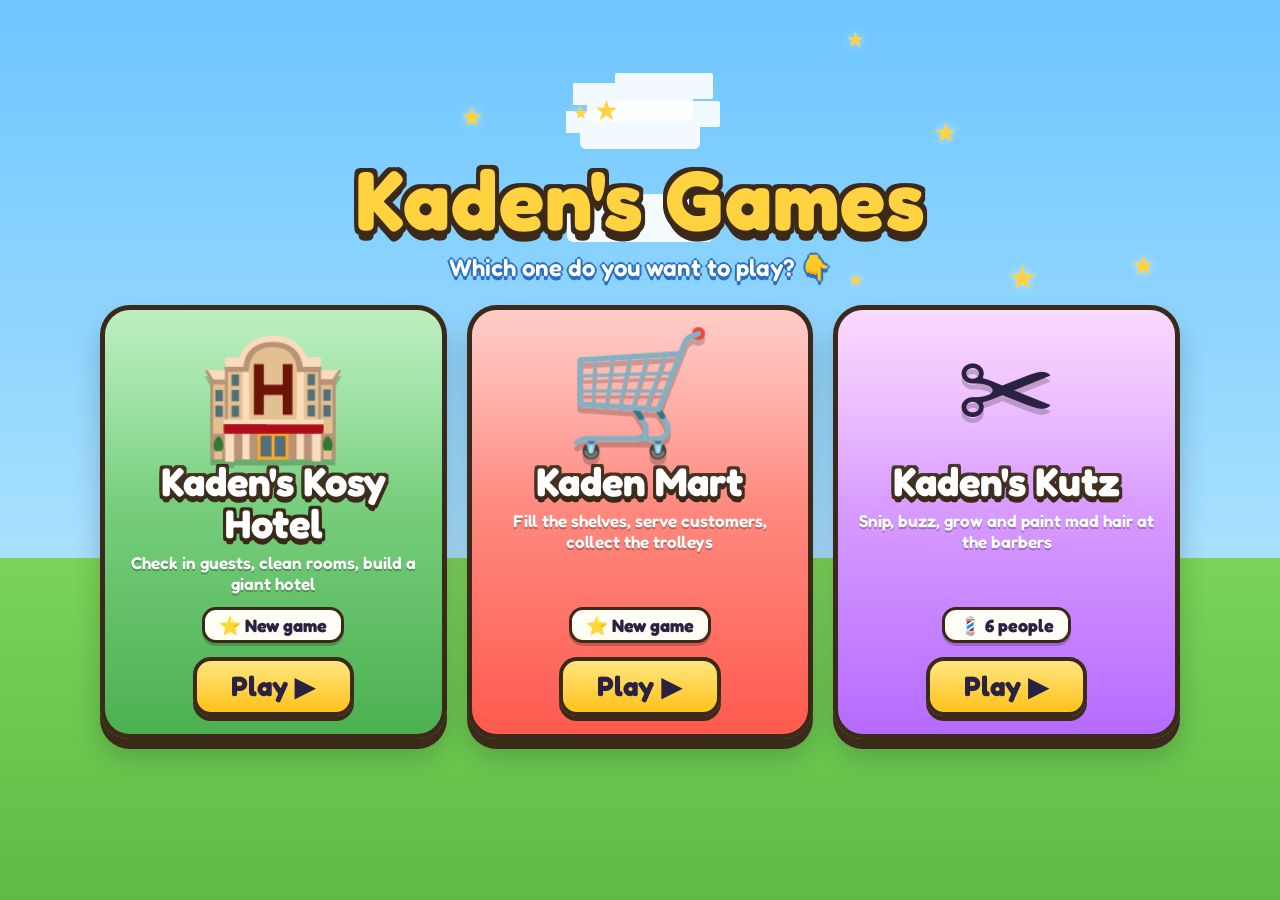
==== commit 5fa2a5f2: "Add Kaden's Kutz, a blocky barber shop game Six people in a barber chair with hair made of cubes: sn" ====
--- a/index.html
+++ b/index.html
@@ -29,20 +29,21 @@
  text-shadow:4px 0 0 var(--ink),-4px 0 0 var(--ink),0 4px 0 var(--ink),0 -4px 0 var(--ink),4px 4px 0 var(--ink),-4px -4px 0 var(--ink),4px -4px 0 var(--ink),-4px 4px 0 var(--ink),0 10px 0 var(--ink);animation:bob 2.6s ease-in-out infinite}
 @keyframes bob{50%{transform:translateY(-6px) rotate(-1deg)}}
 .sub{position:relative;z-index:1;margin:6px 0 22px;font-size:clamp(18px,3vw,24px);color:#fff;text-shadow:2px 0 0 #2b6fc2,-2px 0 0 #2b6fc2,0 2px 0 #2b6fc2,0 -2px 0 #2b6fc2,0 4px 0 #2b6fc2}
-.games{position:relative;z-index:1;display:grid;grid-template-columns:repeat(auto-fit,minmax(min(100%,300px),1fr));gap:22px;width:min(860px,100%)}
+.games{position:relative;z-index:1;display:grid;grid-template-columns:repeat(auto-fit,minmax(min(100%,270px),1fr));gap:20px;width:min(1080px,100%)}
 .game{display:flex;flex-direction:column;align-items:center;text-decoration:none;color:#2b2140;border:5px solid var(--ink);border-radius:30px;padding:20px 18px 18px;
  box-shadow:0 10px 0 var(--ink),0 16px 28px #0003;transition:transform .12s;touch-action:manipulation;position:relative;overflow:hidden}
 .game:active{transform:translateY(8px);box-shadow:0 2px 0 var(--ink)}
 .game::before{content:"";position:absolute;inset:0 0 auto;height:45%;background:linear-gradient(#ffffff55,#fff0);pointer-events:none}
 .hotel{background:linear-gradient(#9be7a3,#4cb050)}
 .mart{background:linear-gradient(#ffb3ab,#ff5a4e)}
+.barber{background:linear-gradient(#f7c6ff,#b56bff)}
 .pic{font-size:clamp(80px,14vw,120px);line-height:1;filter:drop-shadow(0 6px 0 #0003);animation:wig 3s ease-in-out infinite}
-.mart .pic{animation-delay:-1.5s}
+.mart .pic{animation-delay:-1.5s}.barber .pic{animation-delay:-.7s}
 @keyframes wig{0%,100%{transform:rotate(-4deg)}50%{transform:rotate(4deg) scale(1.05)}}
 .name{margin-top:10px;font-size:clamp(28px,4.6vw,40px);font-weight:700;color:#fff;text-align:center;line-height:1.05;
  text-shadow:3px 0 0 var(--ink),-3px 0 0 var(--ink),0 3px 0 var(--ink),0 -3px 0 var(--ink),3px 3px 0 var(--ink),-3px -3px 0 var(--ink),3px -3px 0 var(--ink),-3px 3px 0 var(--ink),0 6px 0 var(--ink)}
 .what{margin:8px 0 12px;font-size:17px;font-weight:600;color:#fff;text-shadow:0 2px 0 #0004;text-align:center}
-.lv{background:#fffef6;border:3px solid var(--ink);border-radius:14px;padding:4px 14px;font-size:18px;font-weight:700;box-shadow:0 3px 0 #0003}
+.lv{margin-top:auto;background:#fffef6;border:3px solid var(--ink);border-radius:14px;padding:4px 14px;font-size:18px;font-weight:700;box-shadow:0 3px 0 #0003}
 .play{margin-top:14px;background:linear-gradient(#ffe680,#ffc21a);border:4px solid var(--ink);border-radius:18px;padding:8px 34px;font-size:28px;font-weight:700;box-shadow:0 5px 0 var(--ink);animation:pulse 1.4s ease-in-out infinite}
 @keyframes pulse{50%{transform:scale(1.07)}}
 @media(prefers-reduced-motion:reduce){*{animation:none!important}}
@@ -66,6 +67,13 @@
   <div class="lv" id="mlv">⭐ New game</div>
   <div class="play">Play ▶</div>
  </a>
+ <a class="game barber" href="barber.html">
+  <div class="pic">✂️</div>
+  <div class="name">Kaden's Kutz</div>
+  <div class="what">Snip, buzz, grow and paint mad hair at the barbers</div>
+  <div class="lv" id="blv">💈 6 people</div>
+  <div class="play">Play ▶</div>
+ </a>
 </div>
 <script>
 {
@@ -75,6 +83,7 @@
 const hotels=[lv('kadenHotel2_beach')?1:0,lv('kadenHotel2_snow')?1:0].reduce((a,b)=>a+b,1);
 if(h)document.getElementById('hlv').textContent=`⭐ Level ${h}`+(hotels>1?` · ${hotels} hotels`:'');
 if(m)document.getElementById('mlv').textContent=`⭐ Level ${m}`;
+try{const n=JSON.parse(localStorage.getItem('kadenBarberPhotos')||'[]').length;if(n)document.getElementById('blv').textContent=`📸 ${n} photo${n>1?'s':''}`}catch(e){}
 for(let k=0;k<5;k++){const c=document.createElement('div');c.className='cloud';c.style.top=(4+Math.random()*40)+'vh';c.style.width=(70+Math.random()*80)+'px';
  c.style.animationDuration=(40+Math.random()*40)+'s';c.style.animationDelay=(-Math.random()*60)+'s';document.body.appendChild(c)}
 for(let k=0;k<14;k++){const t=document.createElement('div');t.className='tw';t.textContent='★';t.style.left=Math.random()*96+'vw';t.style.top=Math.random()*60+'vh';
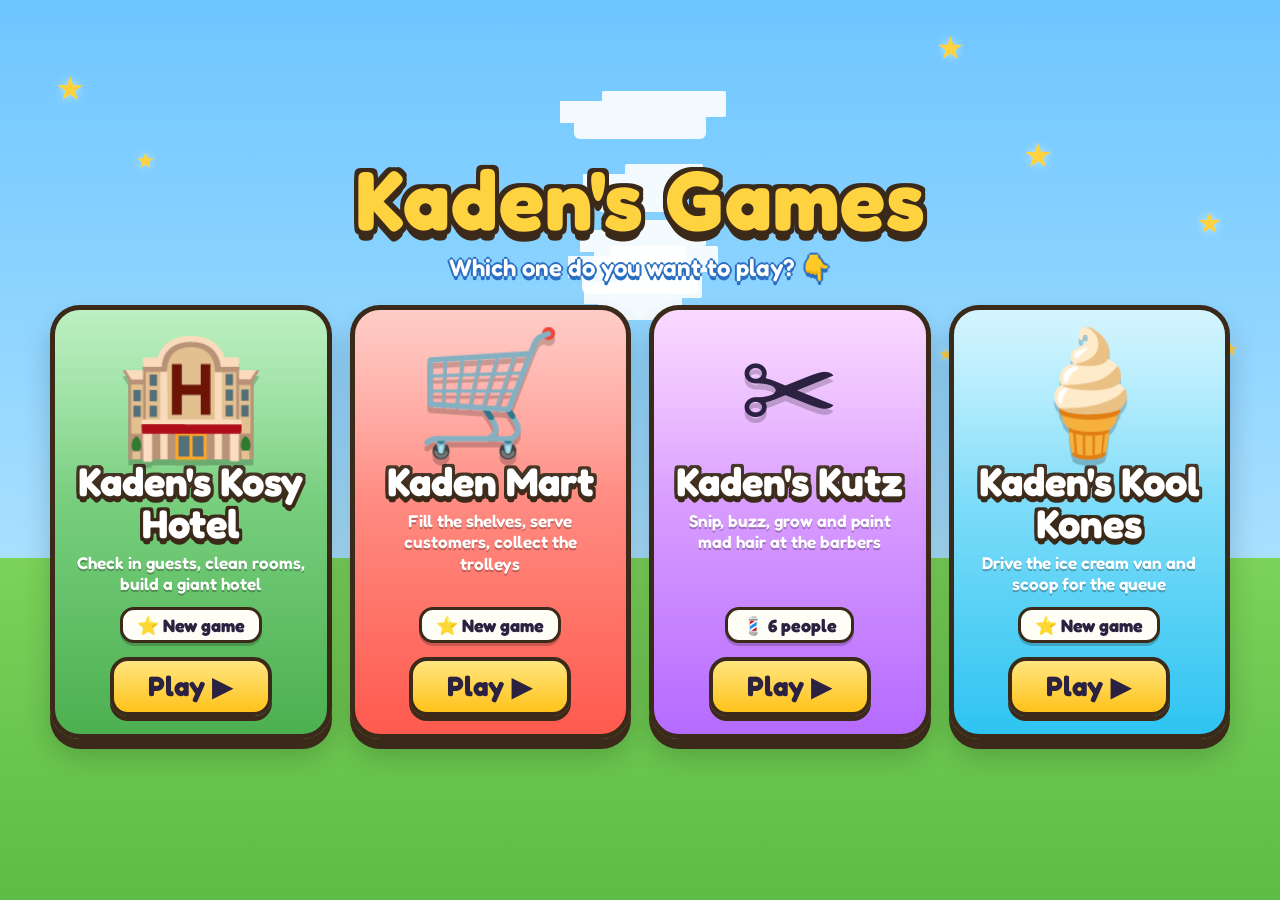
==== commit b57dd19f: "Add Kaden's Kool Kones, an ice cream van game Drive the blocky van to the park, beach, football pitc" ====
--- a/index.html
+++ b/index.html
@@ -29,7 +29,7 @@
  text-shadow:4px 0 0 var(--ink),-4px 0 0 var(--ink),0 4px 0 var(--ink),0 -4px 0 var(--ink),4px 4px 0 var(--ink),-4px -4px 0 var(--ink),4px -4px 0 var(--ink),-4px 4px 0 var(--ink),0 10px 0 var(--ink);animation:bob 2.6s ease-in-out infinite}
 @keyframes bob{50%{transform:translateY(-6px) rotate(-1deg)}}
 .sub{position:relative;z-index:1;margin:6px 0 22px;font-size:clamp(18px,3vw,24px);color:#fff;text-shadow:2px 0 0 #2b6fc2,-2px 0 0 #2b6fc2,0 2px 0 #2b6fc2,0 -2px 0 #2b6fc2,0 4px 0 #2b6fc2}
-.games{position:relative;z-index:1;display:grid;grid-template-columns:repeat(auto-fit,minmax(min(100%,270px),1fr));gap:20px;width:min(1080px,100%)}
+.games{position:relative;z-index:1;display:grid;grid-template-columns:repeat(auto-fit,minmax(min(100%,220px),1fr));gap:18px;width:min(1180px,100%)}
 .game{display:flex;flex-direction:column;align-items:center;text-decoration:none;color:#2b2140;border:5px solid var(--ink);border-radius:30px;padding:20px 18px 18px;
  box-shadow:0 10px 0 var(--ink),0 16px 28px #0003;transition:transform .12s;touch-action:manipulation;position:relative;overflow:hidden}
 .game:active{transform:translateY(8px);box-shadow:0 2px 0 var(--ink)}
@@ -37,8 +37,9 @@
 .hotel{background:linear-gradient(#9be7a3,#4cb050)}
 .mart{background:linear-gradient(#ffb3ab,#ff5a4e)}
 .barber{background:linear-gradient(#f7c6ff,#b56bff)}
+.ice{background:linear-gradient(#bff0ff,#2ec4f1)}
 .pic{font-size:clamp(80px,14vw,120px);line-height:1;filter:drop-shadow(0 6px 0 #0003);animation:wig 3s ease-in-out infinite}
-.mart .pic{animation-delay:-1.5s}.barber .pic{animation-delay:-.7s}
+.mart .pic{animation-delay:-1.5s}.barber .pic{animation-delay:-.7s}.ice .pic{animation-delay:-2.2s}
 @keyframes wig{0%,100%{transform:rotate(-4deg)}50%{transform:rotate(4deg) scale(1.05)}}
 .name{margin-top:10px;font-size:clamp(28px,4.6vw,40px);font-weight:700;color:#fff;text-align:center;line-height:1.05;
  text-shadow:3px 0 0 var(--ink),-3px 0 0 var(--ink),0 3px 0 var(--ink),0 -3px 0 var(--ink),3px 3px 0 var(--ink),-3px -3px 0 var(--ink),3px -3px 0 var(--ink),-3px 3px 0 var(--ink),0 6px 0 var(--ink)}
@@ -74,12 +75,20 @@
   <div class="lv" id="blv">💈 6 people</div>
   <div class="play">Play ▶</div>
  </a>
+ <a class="game ice" href="icecream.html">
+  <div class="pic">🍦</div>
+  <div class="name">Kaden's Kool Kones</div>
+  <div class="what">Drive the ice cream van and scoop for the queue</div>
+  <div class="lv" id="ilv">⭐ New game</div>
+  <div class="play">Play ▶</div>
+ </a>
 </div>
 <script>
 {
 const LV=[0,3,8,15,24,35,50,70,95,125,160,200,250,310,380,460,550,650,760,880];
 const lv=k=>{try{const s=JSON.parse(localStorage.getItem(k)||'null');return s?LV.filter(t=>(s.served||0)>=t).length:0}catch(e){return 0}};
-const h=Math.max(lv('kadenHotel2'),lv('kadenHotel2_beach'),lv('kadenHotel2_snow')),m=lv('kadenMart1');
+const h=Math.max(lv('kadenHotel2'),lv('kadenHotel2_beach'),lv('kadenHotel2_snow')),m=lv('kadenMart1'),ic=lv('kadenIce1');
+if(ic)document.getElementById('ilv').textContent=`⭐ Level ${ic}`;
 const hotels=[lv('kadenHotel2_beach')?1:0,lv('kadenHotel2_snow')?1:0].reduce((a,b)=>a+b,1);
 if(h)document.getElementById('hlv').textContent=`⭐ Level ${h}`+(hotels>1?` · ${hotels} hotels`:'');
 if(m)document.getElementById('mlv').textContent=`⭐ Level ${m}`;
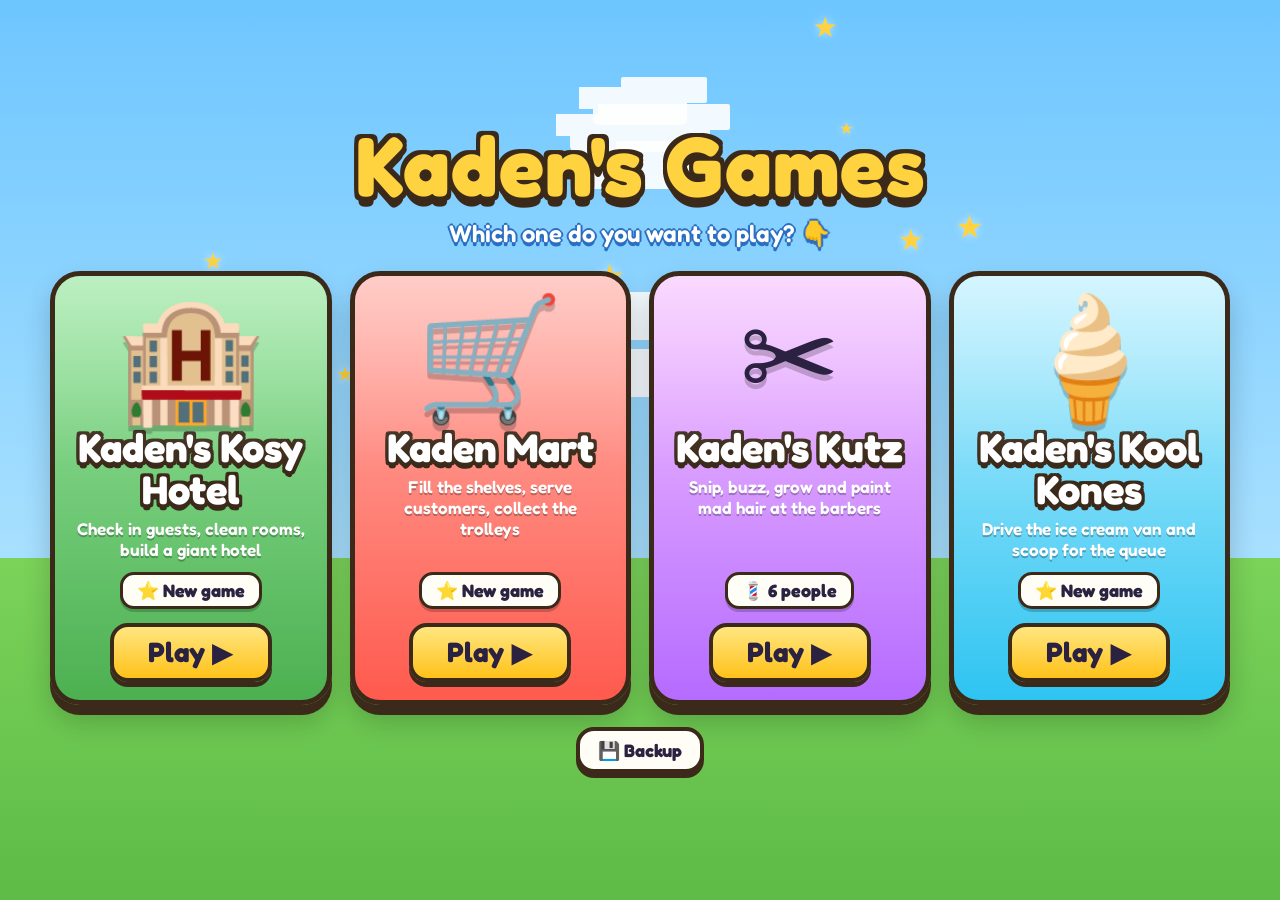
==== commit 9f052106: "Shared engine, build script, tests, save backups and offline play - Shared code (people, textures, l" ====
--- a/index.html
+++ b/index.html
@@ -1,4 +1,5 @@
 <!DOCTYPE html>
+<!-- Built from src/index.html by build.py: edit the source, not this file. -->
 <html lang="en">
 <head>
 <meta charset="utf-8">
@@ -45,6 +46,16 @@
  text-shadow:3px 0 0 var(--ink),-3px 0 0 var(--ink),0 3px 0 var(--ink),0 -3px 0 var(--ink),3px 3px 0 var(--ink),-3px -3px 0 var(--ink),3px -3px 0 var(--ink),-3px 3px 0 var(--ink),0 6px 0 var(--ink)}
 .what{margin:8px 0 12px;font-size:17px;font-weight:600;color:#fff;text-shadow:0 2px 0 #0004;text-align:center}
 .lv{margin-top:auto;background:#fffef6;border:3px solid var(--ink);border-radius:14px;padding:4px 14px;font-size:18px;font-weight:700;box-shadow:0 3px 0 #0003}
+.tools{position:relative;z-index:1;margin-top:22px;display:flex;gap:12px}
+.sbtn{font:inherit;font-size:18px;font-weight:700;border:4px solid var(--ink);border-radius:18px;background:#fffef6;padding:8px 18px;box-shadow:0 5px 0 var(--ink);color:#2b2140;cursor:pointer;touch-action:manipulation}
+.sbtn:active{transform:translateY(4px);box-shadow:0 1px 0 var(--ink)}
+.modal{position:fixed;inset:0;display:grid;place-items:center;background:#0007;z-index:9;padding:14px}
+[hidden]{display:none!important}
+.card{background:linear-gradient(#fffef9,#f6ecd4);border:5px solid var(--ink);border-radius:26px;padding:18px;width:min(560px,100%);max-height:calc(100vh - 28px);overflow:auto;text-align:center;box-shadow:0 8px 0 #0004}
+.card h2{margin:0 0 6px;font-size:26px}.card p{margin:6px 0;font-size:16px;font-weight:600}
+.card .sbtn{margin:6px 4px}
+.card textarea{width:100%;height:90px;font:12px/1.3 ui-monospace,monospace;border:3px solid var(--ink);border-radius:12px;padding:8px;margin-top:6px}
+#bmsg{min-height:1.3em;font-weight:700;color:#2f9e3c}
 .play{margin-top:14px;background:linear-gradient(#ffe680,#ffc21a);border:4px solid var(--ink);border-radius:18px;padding:8px 34px;font-size:28px;font-weight:700;box-shadow:0 5px 0 var(--ink);animation:pulse 1.4s ease-in-out infinite}
 @keyframes pulse{50%{transform:scale(1.07)}}
 @media(prefers-reduced-motion:reduce){*{animation:none!important}}
@@ -83,8 +94,24 @@
   <div class="play">Play ▶</div>
  </a>
 </div>
+<div class="tools"><button class="sbtn" id="bk">💾 Backup</button></div>
+<div class="modal" id="bkm" hidden><div class="card">
+ <h2>💾 Backup Kaden's progress</h2>
+ <p>Saves live on this iPad. Make a backup now and then, so nothing is lost if the browser is cleared or he gets a new iPad.</p>
+ <button class="sbtn" id="bsave">💾 Save a backup file</button><button class="sbtn" id="bload">📂 Restore from a file</button>
+ <input type="file" id="bfile" accept=".json,application/json" hidden>
+ <p style="margin-top:12px">Or copy a backup code (everything except the barber photos):</p>
+ <button class="sbtn" id="bcopy">📋 Copy code</button><button class="sbtn" id="bpaste">↩️ Restore from code</button>
+ <textarea id="bcode" placeholder="Paste a backup code here, then tap Restore from code" hidden></textarea>
+ <p id="bmsg"></p>
+ <button class="sbtn" id="bok" hidden style="background:linear-gradient(#ffe680,#ffc21a)">✅ Yes, use this backup</button><br>
+ <button class="sbtn" id="bclose" style="background:linear-gradient(#6fdc78,#2f9e3c);color:#fff">Done</button>
+</div></div>
 <script>
 {
+/* engine: keep saves safe and let the games work offline */
+try{if(navigator.storage&&navigator.storage.persist)navigator.storage.persisted().then(p=>p||navigator.storage.persist()).catch(()=>{})}catch(e){}
+try{if('serviceWorker' in navigator&&(location.protocol==='https:'||location.hostname==='localhost')&&!/claude|anthropic/.test(location.hostname))navigator.serviceWorker.register('sw.js').catch(()=>{})}catch(e){}
 const LV=[0,3,8,15,24,35,50,70,95,125,160,200,250,310,380,460,550,650,760,880];
 const lv=k=>{try{const s=JSON.parse(localStorage.getItem(k)||'null');return s?LV.filter(t=>(s.served||0)>=t).length:0}catch(e){return 0}};
 const h=Math.max(lv('kadenHotel2'),lv('kadenHotel2_beach'),lv('kadenHotel2_snow')),m=lv('kadenMart1'),ic=lv('kadenIce1');
@@ -93,6 +120,32 @@
 if(h)document.getElementById('hlv').textContent=`⭐ Level ${h}`+(hotels>1?` · ${hotels} hotels`:'');
 if(m)document.getElementById('mlv').textContent=`⭐ Level ${m}`;
 try{const n=JSON.parse(localStorage.getItem('kadenBarberPhotos')||'[]').length;if(n)document.getElementById('blv').textContent=`📸 ${n} photo${n>1?'s':''}`}catch(e){}
+/* ---------- backup and restore: every save key starts with "kaden" ---------- */
+const $=id=>document.getElementById(id),msg=t=>$('bmsg').textContent=t;
+const allSaves=photos=>{const d={};for(let i=0;i<localStorage.length;i++){const k=localStorage.key(i);if(/^kaden/.test(k)&&(photos||k!=='kadenBarberPhotos'))d[k]=localStorage.getItem(k)}return d};
+const pack=photos=>JSON.stringify({app:'kadens-games',v:1,date:new Date().toISOString(),data:allSaves(photos)});
+const toCode=s=>btoa(unescape(encodeURIComponent(s))),fromCode=c=>decodeURIComponent(escape(atob(c.replace(/\s+/g,''))));
+// restoring asks once more before it replaces anything
+let pending=null;
+function restore(json){let o;try{o=JSON.parse(json)}catch(e){o=null}$('bok').hidden=true;pending=null;
+ if(!o||o.app!=='kadens-games'||!o.data){msg('Hmm, that is not a backup 🤔');return}
+ pending=o;msg(`Found a backup from ${new Date(o.date).toLocaleDateString()}. Use it? It replaces the progress on this iPad.`);$('bok').hidden=false}
+$('bok').onclick=()=>{if(!pending)return;
+ // replace, don't mix: clear saves the backup doesn't have (a code backup leaves the barber photos alone)
+ const keys=[];for(let i=0;i<localStorage.length;i++)keys.push(localStorage.key(i));
+ keys.forEach(k=>{if(/^kaden/.test(k)&&!(k in pending.data)&&!(k==='kadenBarberPhotos'&&!('kadenBarberPhotos' in pending.data)))localStorage.removeItem(k)});
+ Object.entries(pending.data).forEach(([k,v])=>{if(/^kaden/.test(k))localStorage.setItem(k,v)});$('bok').hidden=true;msg('Restored! ✅');setTimeout(()=>location.reload(),900)};
+$('bk').onclick=()=>{pending=null;msg('');$('bok').hidden=true;$('bcode').hidden=true;$('bkm').hidden=false};
+$('bclose').onclick=()=>$('bkm').hidden=true;
+$('bsave').onclick=()=>{const a=document.createElement('a');a.href=URL.createObjectURL(new Blob([pack(true)],{type:'application/json'}));
+ a.download=`kadens-games-backup-${new Date().toISOString().slice(0,10)}.json`;document.body.appendChild(a);a.click();a.remove();msg('Backup file saved ✅ (look in Files → Downloads)')};
+$('bload').onclick=()=>$('bfile').click();
+$('bfile').onchange=e=>{const f=e.target.files[0];if(!f)return;f.text().then(restore);e.target.value=''};
+$('bcopy').onclick=()=>{const c=toCode(pack(false));$('bcode').hidden=false;$('bcode').value=c;
+ (navigator.clipboard?navigator.clipboard.writeText(c):Promise.reject()).then(()=>msg('Code copied ✅ Paste it into Notes to keep it safe')).catch(()=>{$('bcode').select();msg('Select the code above and copy it')})};
+$('bpaste').onclick=()=>{const t=$('bcode');if(t.hidden||!t.value.trim()){t.hidden=false;t.value='';t.focus();msg('Paste the code in the box, then tap Restore from code again');return}
+ let j;try{j=fromCode(t.value)}catch(e){msg('Hmm, that code looks broken 🤔');return}restore(j)};
+
 for(let k=0;k<5;k++){const c=document.createElement('div');c.className='cloud';c.style.top=(4+Math.random()*40)+'vh';c.style.width=(70+Math.random()*80)+'px';
  c.style.animationDuration=(40+Math.random()*40)+'s';c.style.animationDelay=(-Math.random()*60)+'s';document.body.appendChild(c)}
 for(let k=0;k<14;k++){const t=document.createElement('div');t.className='tw';t.textContent='★';t.style.left=Math.random()*96+'vw';t.style.top=Math.random()*60+'vh';
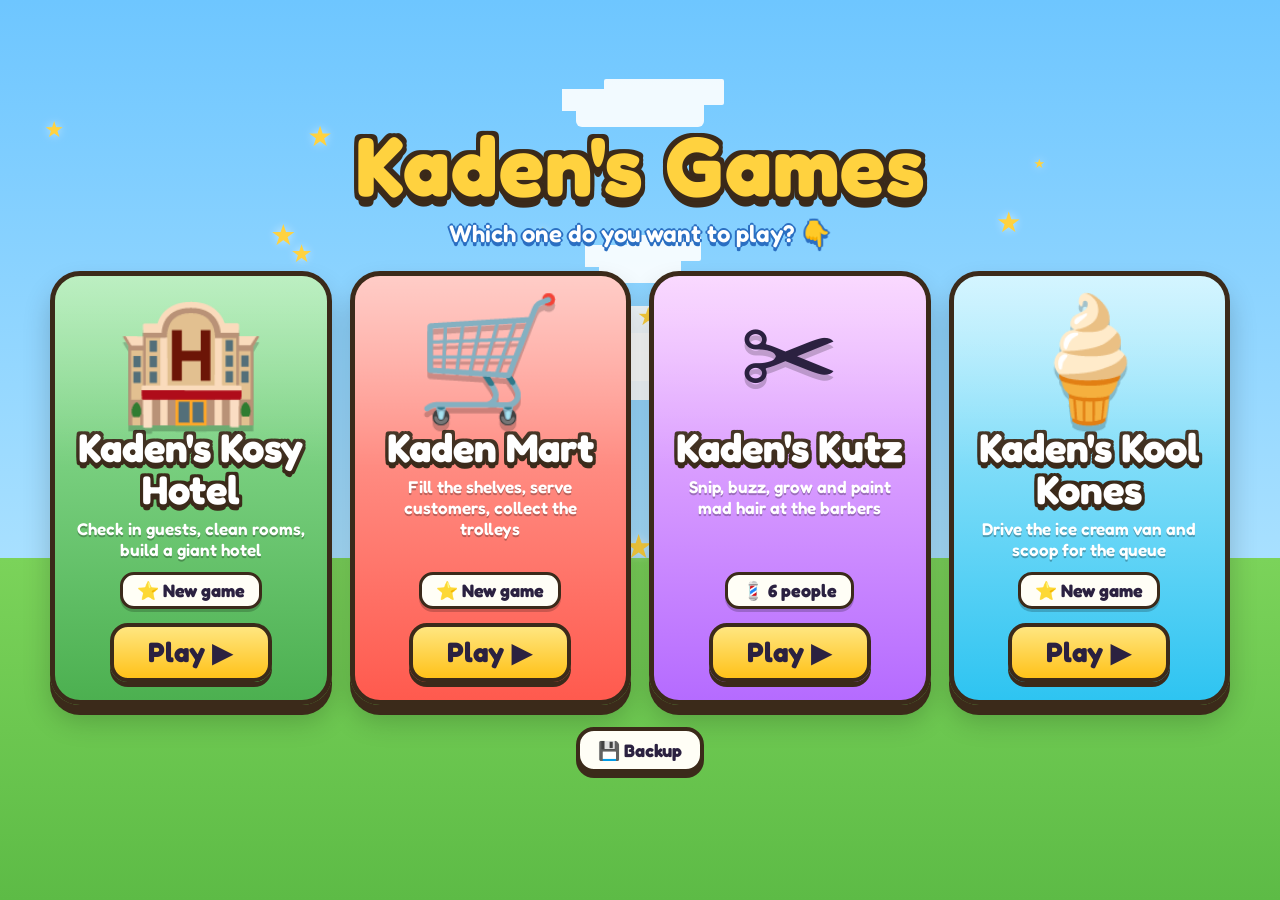
==== commit 085627f2: "Polish: tidy top bar, loading screens, soft page fades, phone fit - Hotel and Kaden Mart: Sound/Home" ====
--- a/index.html
+++ b/index.html
@@ -59,9 +59,21 @@
 .play{margin-top:14px;background:linear-gradient(#ffe680,#ffc21a);border:4px solid var(--ink);border-radius:18px;padding:8px 34px;font-size:28px;font-weight:700;box-shadow:0 5px 0 var(--ink);animation:pulse 1.4s ease-in-out infinite}
 @keyframes pulse{50%{transform:scale(1.07)}}
 @media(prefers-reduced-motion:reduce){*{animation:none!important}}
+/* engine: loading screen and the soft fade between pages */
+#loader{position:fixed;inset:0;z-index:99;display:grid;place-items:center;background:radial-gradient(circle at 50% 40%,#d6f2ff,#6ec6ff);transition:opacity .45s ease}
+#loader.gone{opacity:0;pointer-events:none}
+#loader .ld{display:flex;flex-direction:column;align-items:center;gap:6px;font:700 26px Fredoka,"Arial Rounded MT Bold",system-ui,sans-serif;color:#2b2140;text-align:center;padding:0 20px}
+#loader .le{font-size:84px;line-height:1.1;animation:ldb .7s ease-in-out infinite alternate}
+@keyframes ldb{to{transform:translateY(-16px) rotate(6deg)}}
+#loader i{font-style:normal;font-size:18px;opacity:.75}#loader i span{animation:ldd 1.2s infinite}#loader i span:nth-child(2){animation-delay:.2s}#loader i span:nth-child(3){animation-delay:.4s}
+@keyframes ldd{50%{opacity:.1}}
+html.leaving body::after{content:"";position:fixed;inset:0;z-index:100;background:#bfe9ff;animation:kgleave .26s ease-in forwards}
+@keyframes kgleave{from{opacity:0}to{opacity:1}}
+@media(prefers-reduced-motion:reduce){#loader .le,#loader i span{animation:none}}
 </style>
 </head>
 <body>
+<div id="loader"><div class="ld"><span class="le">🎮</span>Kaden's Games<i>Loading<span>.</span><span>.</span><span>.</span></i></div></div>
 <h1>Kaden's Games</h1>
 <div class="sub">Which one do you want to play? 👇</div>
 <div class="games">
@@ -150,6 +162,15 @@
  c.style.animationDuration=(40+Math.random()*40)+'s';c.style.animationDelay=(-Math.random()*60)+'s';document.body.appendChild(c)}
 for(let k=0;k<14;k++){const t=document.createElement('div');t.className='tw';t.textContent='★';t.style.left=Math.random()*96+'vw';t.style.top=Math.random()*60+'vh';
  t.style.fontSize=(12+Math.random()*22)+'px';t.style.animationDelay=Math.random()*2+'s';document.body.appendChild(t)}
+/* engine: fade the loading screen away once the first picture is drawn, and fade softly when leaving a page */
+(function(){const L=document.getElementById('loader');
+ const done=()=>{if(!L||L.classList.contains('gone'))return;L.classList.add('gone');setTimeout(()=>L.remove(),600)};
+ const fonts=document.fonts&&document.fonts.ready?Promise.race([document.fonts.ready,new Promise(r=>setTimeout(r,1500))]):Promise.resolve();
+ fonts.then(()=>requestAnimationFrame(()=>requestAnimationFrame(done)));setTimeout(done,4000);
+ addEventListener('click',e=>{const a=e.target.closest&&e.target.closest('a[href]');if(!a||e.defaultPrevented||a.target||a.hasAttribute('download'))return;
+  const u=new URL(a.href,location.href);if(u.origin!==location.origin||!/(\.html|\/)$/.test(u.pathname))return;
+  e.preventDefault();document.documentElement.classList.add('leaving');setTimeout(()=>{location.href=a.href},260)});
+ addEventListener('pageshow',e=>{if(e.persisted)document.documentElement.classList.remove('leaving')})})();
 }
 </script>
 </body>
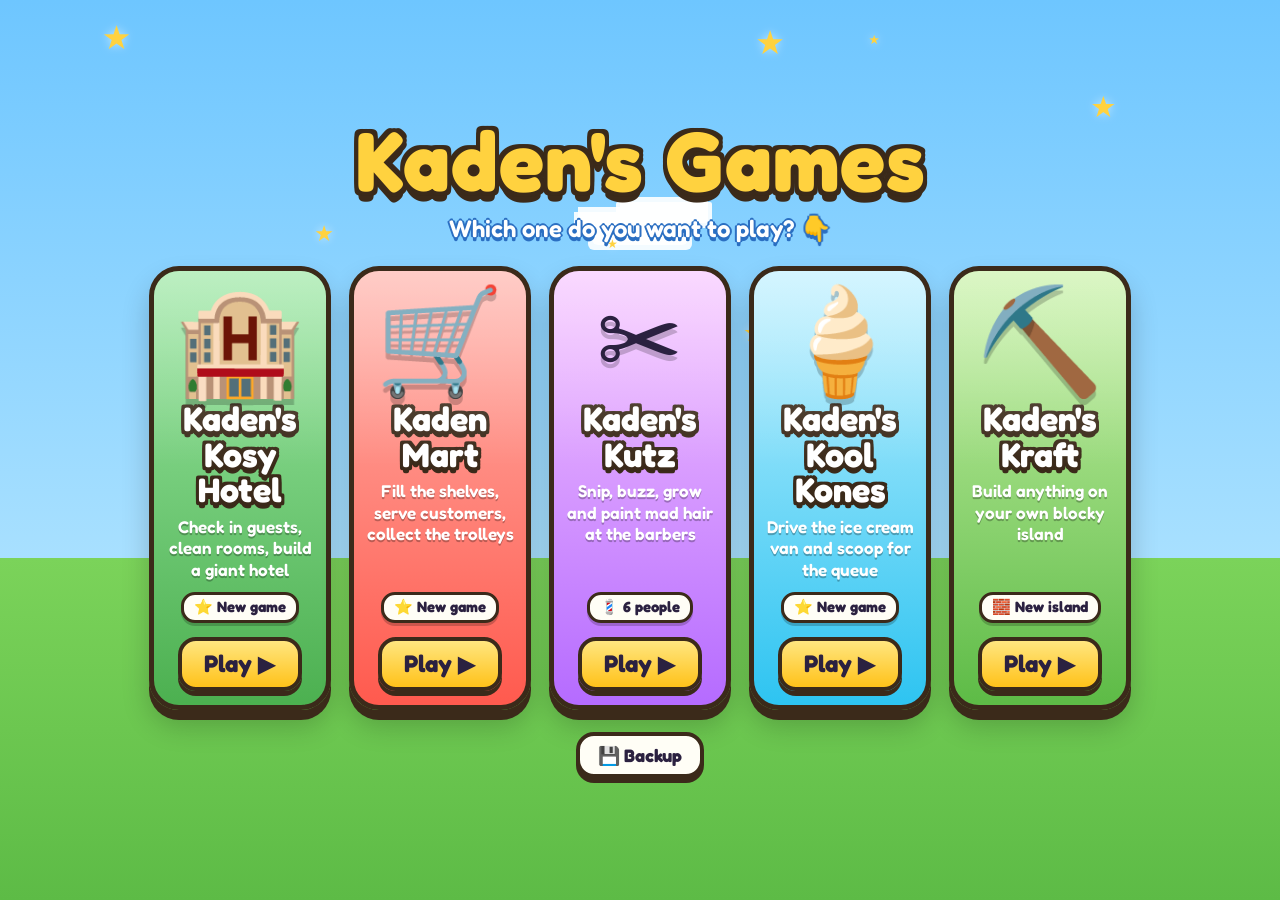
==== commit 17b61fa0: "Add Kaden's Kraft, a first-person block building game Hilly island, Minecraft-phone controls (left t" ====
--- a/index.html
+++ b/index.html
@@ -30,7 +30,10 @@
  text-shadow:4px 0 0 var(--ink),-4px 0 0 var(--ink),0 4px 0 var(--ink),0 -4px 0 var(--ink),4px 4px 0 var(--ink),-4px -4px 0 var(--ink),4px -4px 0 var(--ink),-4px 4px 0 var(--ink),0 10px 0 var(--ink);animation:bob 2.6s ease-in-out infinite}
 @keyframes bob{50%{transform:translateY(-6px) rotate(-1deg)}}
 .sub{position:relative;z-index:1;margin:6px 0 22px;font-size:clamp(18px,3vw,24px);color:#fff;text-shadow:2px 0 0 #2b6fc2,-2px 0 0 #2b6fc2,0 2px 0 #2b6fc2,0 -2px 0 #2b6fc2,0 4px 0 #2b6fc2}
-.games{position:relative;z-index:1;display:grid;grid-template-columns:repeat(auto-fit,minmax(min(100%,220px),1fr));gap:18px;width:min(1180px,100%)}
+.games{position:relative;z-index:1;display:flex;flex-wrap:wrap;justify-content:center;gap:18px;width:min(1180px,100%)}
+.games .game{flex:0 1 182px;padding:16px 10px 14px}
+.games .game .name{font-size:clamp(24px,3vw,34px)}.games .game .pic{font-size:clamp(64px,9vw,104px)}.games .game .play{padding:8px 22px;font-size:24px}.games .game .lv{font-size:15px;padding:3px 10px}
+@media(max-width:520px){.games .game{flex-basis:100%}}
 .game{display:flex;flex-direction:column;align-items:center;text-decoration:none;color:#2b2140;border:5px solid var(--ink);border-radius:30px;padding:20px 18px 18px;
  box-shadow:0 10px 0 var(--ink),0 16px 28px #0003;transition:transform .12s;touch-action:manipulation;position:relative;overflow:hidden}
 .game:active{transform:translateY(8px);box-shadow:0 2px 0 var(--ink)}
@@ -39,13 +42,14 @@
 .mart{background:linear-gradient(#ffb3ab,#ff5a4e)}
 .barber{background:linear-gradient(#f7c6ff,#b56bff)}
 .ice{background:linear-gradient(#bff0ff,#2ec4f1)}
+.kraft{background:linear-gradient(#c9f2a8,#5dbb46)}
 .pic{font-size:clamp(80px,14vw,120px);line-height:1;filter:drop-shadow(0 6px 0 #0003);animation:wig 3s ease-in-out infinite}
-.mart .pic{animation-delay:-1.5s}.barber .pic{animation-delay:-.7s}.ice .pic{animation-delay:-2.2s}
+.mart .pic{animation-delay:-1.5s}.barber .pic{animation-delay:-.7s}.ice .pic{animation-delay:-2.2s}.kraft .pic{animation-delay:-1.1s}
 @keyframes wig{0%,100%{transform:rotate(-4deg)}50%{transform:rotate(4deg) scale(1.05)}}
 .name{margin-top:10px;font-size:clamp(28px,4.6vw,40px);font-weight:700;color:#fff;text-align:center;line-height:1.05;
  text-shadow:3px 0 0 var(--ink),-3px 0 0 var(--ink),0 3px 0 var(--ink),0 -3px 0 var(--ink),3px 3px 0 var(--ink),-3px -3px 0 var(--ink),3px -3px 0 var(--ink),-3px 3px 0 var(--ink),0 6px 0 var(--ink)}
 .what{margin:8px 0 12px;font-size:17px;font-weight:600;color:#fff;text-shadow:0 2px 0 #0004;text-align:center}
-.lv{margin-top:auto;background:#fffef6;border:3px solid var(--ink);border-radius:14px;padding:4px 14px;font-size:18px;font-weight:700;box-shadow:0 3px 0 #0003}
+.lv{white-space:nowrap;margin-top:auto;background:#fffef6;border:3px solid var(--ink);border-radius:14px;padding:4px 14px;font-size:18px;font-weight:700;box-shadow:0 3px 0 #0003}
 .tools{position:relative;z-index:1;margin-top:22px;display:flex;gap:12px}
 .sbtn{font:inherit;font-size:18px;font-weight:700;border:4px solid var(--ink);border-radius:18px;background:#fffef6;padding:8px 18px;box-shadow:0 5px 0 var(--ink);color:#2b2140;cursor:pointer;touch-action:manipulation}
 .sbtn:active{transform:translateY(4px);box-shadow:0 1px 0 var(--ink)}
@@ -105,6 +109,13 @@
   <div class="lv" id="ilv">⭐ New game</div>
   <div class="play">Play ▶</div>
  </a>
+ <a class="game kraft" href="kraft.html">
+  <div class="pic">⛏️</div>
+  <div class="name">Kaden's Kraft</div>
+  <div class="what">Build anything on your own blocky island</div>
+  <div class="lv" id="klv">🧱 New island</div>
+  <div class="play">Play ▶</div>
+ </a>
 </div>
 <div class="tools"><button class="sbtn" id="bk">💾 Backup</button></div>
 <div class="modal" id="bkm" hidden><div class="card">
@@ -128,6 +139,7 @@
 const lv=k=>{try{const s=JSON.parse(localStorage.getItem(k)||'null');return s?LV.filter(t=>(s.served||0)>=t).length:0}catch(e){return 0}};
 const h=Math.max(lv('kadenHotel2'),lv('kadenHotel2_beach'),lv('kadenHotel2_snow')),m=lv('kadenMart1'),ic=lv('kadenIce1');
 if(ic)document.getElementById('ilv').textContent=`⭐ Level ${ic}`;
+try{const k=JSON.parse(localStorage.getItem('kadenKraft1')||'null');if(k&&k.ch&&k.ch.length)document.getElementById('klv').textContent=`🧱 ${k.ch.length/2|0} blocks built`}catch(e){}
 const hotels=[lv('kadenHotel2_beach')?1:0,lv('kadenHotel2_snow')?1:0].reduce((a,b)=>a+b,1);
 if(h)document.getElementById('hlv').textContent=`⭐ Level ${h}`+(hotels>1?` · ${hotels} hotels`:'');
 if(m)document.getElementById('mlv').textContent=`⭐ Level ${m}`;
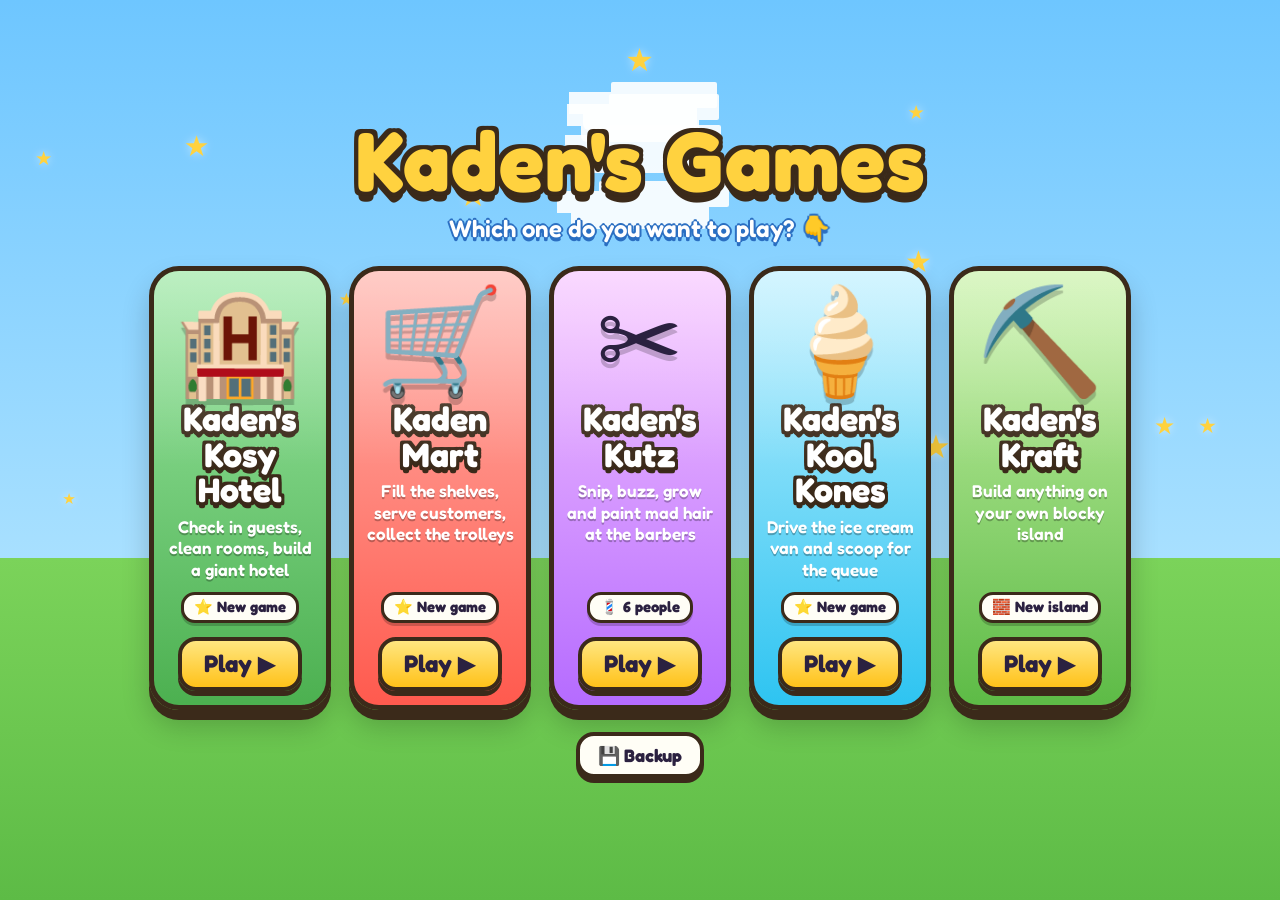
==== commit 4ee1aaf6: "Kaden's Kraft: endless Minecraft-style world, arm, tools, mobs, biomes and huge walk-in builds Co-Au" ====
--- a/index.html
+++ b/index.html
@@ -139,7 +139,7 @@
 const lv=k=>{try{const s=JSON.parse(localStorage.getItem(k)||'null');return s?LV.filter(t=>(s.served||0)>=t).length:0}catch(e){return 0}};
 const h=Math.max(lv('kadenHotel2'),lv('kadenHotel2_beach'),lv('kadenHotel2_snow')),m=lv('kadenMart1'),ic=lv('kadenIce1');
 if(ic)document.getElementById('ilv').textContent=`⭐ Level ${ic}`;
-try{const k=JSON.parse(localStorage.getItem('kadenKraft1')||'null');if(k&&k.ch&&k.ch.length)document.getElementById('klv').textContent=`🧱 ${k.ch.length/2|0} blocks built`}catch(e){}
+try{const k=JSON.parse(localStorage.getItem('kadenKraft2')||'null');let n=0;if(k&&k.ck)for(const a of Object.values(k.ck))n+=(a.length/2)|0;if(n)document.getElementById('klv').textContent=`🧱 ${n} blocks built`}catch(e){}
 const hotels=[lv('kadenHotel2_beach')?1:0,lv('kadenHotel2_snow')?1:0].reduce((a,b)=>a+b,1);
 if(h)document.getElementById('hlv').textContent=`⭐ Level ${h}`+(hotels>1?` · ${hotels} hotels`:'');
 if(m)document.getElementById('mlv').textContent=`⭐ Level ${m}`;
